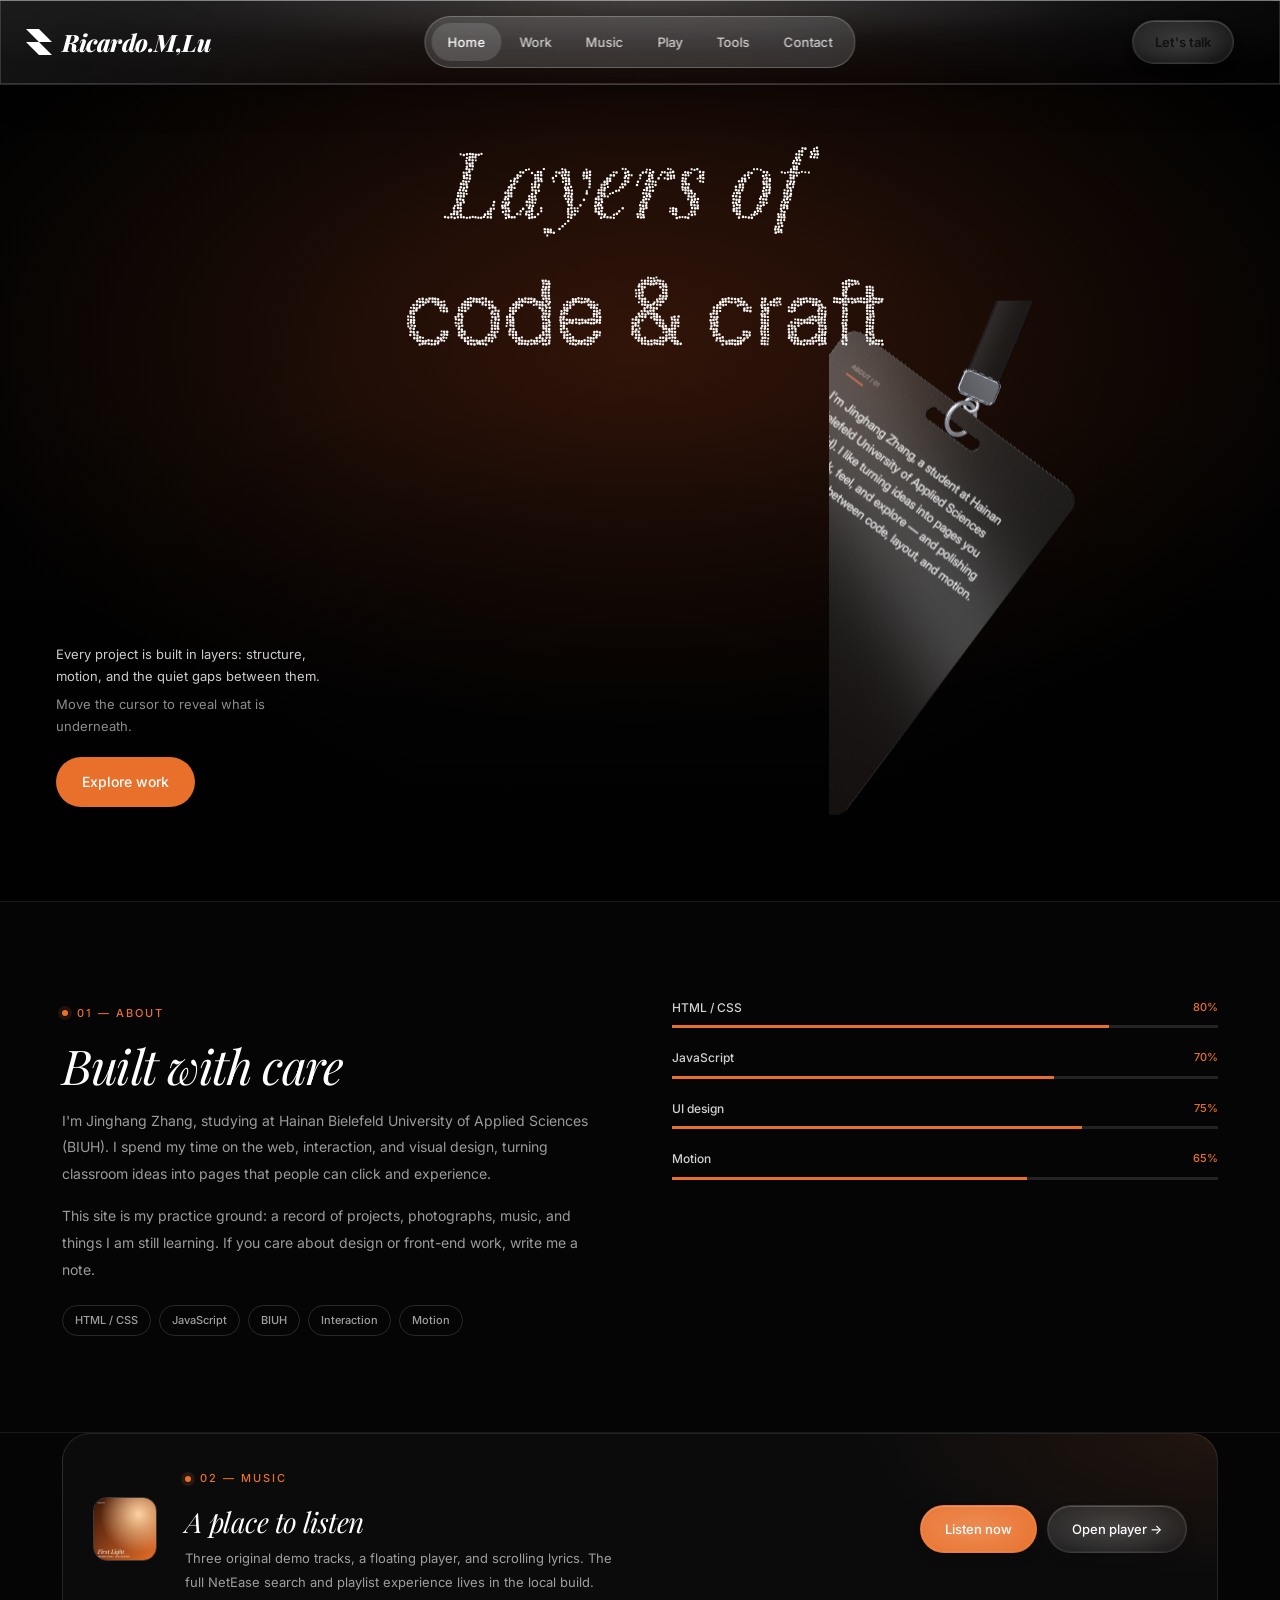
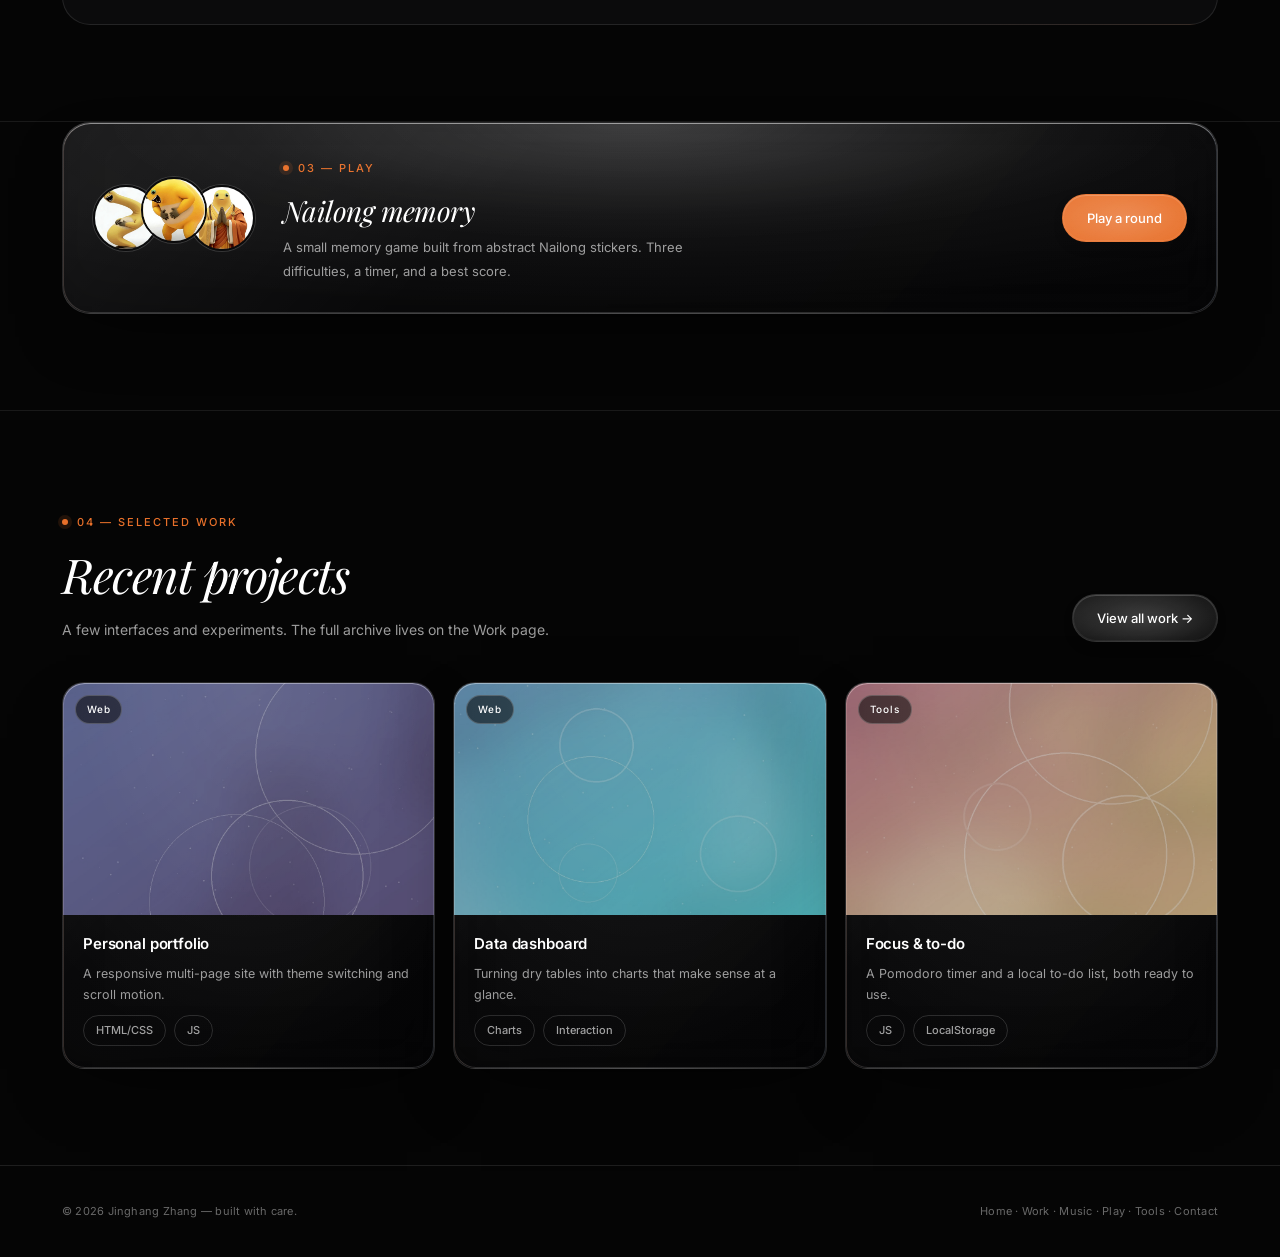
==== index.html @ f1435ea4 "Add Dou Nai rescue win animation and laugh" ====
<!DOCTYPE html>
<html lang="en" data-theme="dark">
<head>
  <meta charset="UTF-8">
  <meta name="viewport" content="width=device-width, initial-scale=1.0">
  <meta name="description" content="Jinghang Zhang — personal site, interfaces and small tools. BIUH, Hainan.">
  <title>Jinghang Zhang — Layers of code &amp; craft</title>
  <link rel="preconnect" href="https://fonts.googleapis.com">
  <link rel="preconnect" href="https://fonts.gstatic.com" crossorigin>
  <link rel="stylesheet" href="https://fonts.googleapis.com/css2?family=Inter:wght@300;400;500;600;700&family=Playfair+Display:ital,wght@1,400;1,500;1,600&display=swap" media="print" onload="this.media='all'">
  <noscript><link rel="stylesheet" href="https://fonts.googleapis.com/css2?family=Inter:wght@300;400;500;600;700&family=Playfair+Display:ital,wght@1,400;1,500;1,600&display=swap"></noscript>
  <link rel="stylesheet" href="css/style.css">
  <link rel="stylesheet" href="css/player.css">
  <link rel="stylesheet" href="css/game.css">
  <link rel="stylesheet" href="css/lithos.css">
  <link rel="stylesheet" href="css/particle-text.css">
  <link rel="stylesheet" href="css/flex-carousel.css">
  <link rel="stylesheet" href="css/liquid-ether.css">
  <link rel="stylesheet" href="css/music-islands.css">
  <link rel="stylesheet" href="css/liquid-glass.css">
  <link rel="stylesheet" href="css/music-float.css">
  <link rel="stylesheet" href="css/tools.css">
  <link rel="stylesheet" href="css/unicorn-bg.css">
  <link rel="stylesheet" href="css/lanyard.css">
  <link rel="stylesheet" href="css/hero-profile.css">
  <link rel="stylesheet" href="css/maze.css">
  <noscript><style>.reveal { opacity: 1; transform: none; } .view { display: block !important; }</style></noscript>
</head>
<body data-page="home">

  <header class="bar" id="nav">
    <a class="brand" href="#home" aria-label="Ricardo.M,Lu">
      <svg width="26" height="26" viewBox="0 0 256 256" fill="#ffffff" aria-hidden="true">
        <path d="M 256 256 L 128 256 L 0 128 L 128 128 Z M 256 128 L 128 128 L 0 0 L 128 0 Z" />
      </svg>
      <span class="brand-text">Ricardo.M,Lu</span>
    </a>

    <nav class="bar-nav nav-links" id="navLinks" aria-label="Main navigation">
      <a href="#home" data-page="home">Home</a>
      <a href="#portfolio" data-page="portfolio">Work</a>
      <a href="#music" data-page="music">Music</a>
      <a href="#game" data-page="game">Play</a>
      <a href="#tools" data-page="tools">Tools</a>
      <a href="#contact" data-page="contact">Contact</a>
    </nav>

    <div class="bar-tools">
      <a class="nav-cta" href="#contact">Let's talk</a>
      <button type="button" class="bar-btn nav-toggle" id="navToggle" aria-label="Menu">
        <svg width="22" height="22" viewBox="0 0 24 24" fill="none" stroke="currentColor" stroke-width="1.6" stroke-linecap="round" aria-hidden="true">
          <path d="M4 7h16M4 12h16M4 17h16" />
        </svg>
      </button>
    </div>
  </header>

  <main id="app">
<section class="view active" data-view="home" id="view-home">
<section class="hero-lithos" id="hero">
      <div class="hero-unicorn" id="unicorn-bg-root" aria-hidden="true"></div>
      <div class="hero-scrim" aria-hidden="true"></div>
      <div class="hero-profile" id="lanyard-root"></div>

      <div class="hero-heading">
        <h1 class="sr-only">Layers of code &amp; craft</h1>
        <div id="particle-root" class="hero-particle-root" aria-hidden="true"></div>
      </div>

      <div class="hero-intro">
        <p>
          I'm Jinghang Zhang, a student at Hainan Bielefeld University of Applied Sciences (BIUH).
          I like turning ideas into pages you can click, feel, and explore — and polishing the space
          between code, layout, and motion.
        </p>
      </div>

      <div class="hero-cta">
        <p>
          Every project is built in layers: structure, motion, and the quiet gaps between them.
          <span class="hero-hint">Move the cursor to reveal what is underneath.</span>
        </p>
        <a class="hero-btn" href="#portfolio">Explore work</a>
      </div>
    </section>

    <section>
      <div class="container">
        <div class="about-grid">
          <div class="about-text reveal">
            <span class="eyebrow">01 — About</span>
            <h2 class="section-title">Built with care</h2>
            <p>
              I'm Jinghang Zhang, studying at Hainan Bielefeld University of Applied Sciences (BIUH).
              I spend my time on the web, interaction, and visual design, turning classroom ideas into
              pages that people can click and experience.
            </p>
            <p>
              This site is my practice ground: a record of projects, photographs, music, and things I am
              still learning. If you care about design or front-end work, write me a note.
            </p>
            <div class="tag-row" style="margin-top: 22px;">
              <span class="tag">HTML / CSS</span>
              <span class="tag">JavaScript</span>
              <span class="tag">BIUH</span>
              <span class="tag">Interaction</span>
              <span class="tag">Motion</span>
            </div>
          </div>

          <div class="reveal" data-delay="2">
            <div class="skill-list">
              <div class="skill">
                <div class="skill-top"><span>HTML / CSS</span><span>80%</span></div>
                <div class="skill-bar"><i data-level="80"></i></div>
              </div>
              <div class="skill">
                <div class="skill-top"><span>JavaScript</span><span>70%</span></div>
                <div class="skill-bar"><i data-level="70"></i></div>
              </div>
              <div class="skill">
                <div class="skill-top"><span>UI design</span><span>75%</span></div>
                <div class="skill-bar"><i data-level="75"></i></div>
              </div>
              <div class="skill">
                <div class="skill-top"><span>Motion</span><span>65%</span></div>
                <div class="skill-bar"><i data-level="65"></i></div>
              </div>
            </div>
          </div>
        </div>
      </div>
    </section>

    <section style="padding-top: 0;">
      <div class="container">
        <div class="music-promo reveal">
          <div class="mp-covers" aria-hidden="true"><img src="images/demo-first-light.jpg" alt=""></div>
          <div class="mp-text">
            <span class="eyebrow">02 — Music</span>
            <h3>A place to listen</h3>
            <p>Three original demo tracks, a floating player, and scrolling lyrics. The full NetEase search and playlist experience lives in the local build.</p>
          </div>
          <div class="mp-actions">
            <button class="btn btn-primary" id="mpPlay">Listen now</button>
            <a class="btn btn-ghost" href="#music">Open player →</a>
          </div>
        </div>
      </div>
    </section>

    <section style="padding-top: 0;">
      <div class="container">
        <div class="game-promo reveal">
          <div class="gp-faces" aria-hidden="true">
            <img src="images/nailong/nailong-01.jpg" alt="">
            <img src="images/nailong/nailong-05.jpg" alt="">
            <img src="images/nailong/nailong-09.jpg" alt="">
          </div>
          <div class="gp-text">
            <span class="eyebrow">03 — Play</span>
            <h3>Nailong memory</h3>
            <p>A small memory game built from abstract Nailong stickers. Three difficulties, a timer, and a best score.</p>
          </div>
          <div class="mp-actions">
            <a class="btn btn-primary" href="#game">Play a round</a>
          </div>
        </div>
      </div>
    </section>

    <section>
      <div class="container">
        <div class="section-head reveal" style="display:flex;justify-content:space-between;align-items:flex-end;max-width:none;gap:20px;flex-wrap:wrap;">
          <div>
            <span class="eyebrow">04 — Selected work</span>
            <h2 class="section-title">Recent projects</h2>
            <p class="section-desc">A few interfaces and experiments. The full archive lives on the Work page.</p>
          </div>
          <a class="btn btn-ghost" href="#portfolio">View all work →</a>
        </div>

        <div class="card-grid">
          <a class="work-card reveal" data-delay="1" href="#portfolio">
            <div class="work-thumb">
              <img src="images/photo-1.jpg" alt="Personal portfolio website">
              <span class="badge">Web</span>
              <span class="overlay">View project →</span>
            </div>
            <div class="work-body">
              <h3>Personal portfolio</h3>
              <p>A responsive multi-page site with theme switching and scroll motion.</p>
              <div class="tag-row"><span class="tag">HTML/CSS</span><span class="tag">JS</span></div>
            </div>
          </a>

          <a class="work-card reveal" data-delay="2" href="#portfolio">
            <div class="work-thumb">
              <img src="images/photo-3.jpg" alt="Data visualization dashboard">
              <span class="badge">Web</span>
              <span class="overlay">View project →</span>
            </div>
            <div class="work-body">
              <h3>Data dashboard</h3>
              <p>Turning dry tables into charts that make sense at a glance.</p>
              <div class="tag-row"><span class="tag">Charts</span><span class="tag">Interaction</span></div>
            </div>
          </a>

          <a class="work-card reveal" data-delay="3" href="#tools">
            <div class="work-thumb">
              <img src="images/photo-5.jpg" alt="Focus tools">
              <span class="badge">Tools</span>
              <span class="overlay">Open tools →</span>
            </div>
            <div class="work-body">
              <h3>Focus &amp; to-do</h3>
              <p>A Pomodoro timer and a local to-do list, both ready to use.</p>
              <div class="tag-row"><span class="tag">JS</span><span class="tag">LocalStorage</span></div>
            </div>
          </a>
        </div>
      </div>
    </section>

</section>
<section class="view" data-view="portfolio" id="view-portfolio">
<div class="page-head container">
      <span class="eyebrow">02 — Work</span>
      <h1>Selected <span class="grad-text">work</span></h1>
      <p>Interfaces, visual experiments, and small tools. Click a card for the story behind it, or filter by type.</p>
    </div>

    <section style="padding-top: 20px;">
      <div class="container">
        <div class="filter-row" role="group" aria-label="Filter work">
          <button class="filter-btn active" data-filter="all">All</button>
          <button class="filter-btn" data-filter="web">Web</button>
          <button class="filter-btn" data-filter="design">Design</button>
          <button class="filter-btn" data-filter="tool">Tools</button>
        </div>

        <div class="card-grid" id="workGrid">
          <article class="work-card reveal" tabindex="0" data-cat="web" data-project='{"title":"Personal portfolio","desc":"A multi-page personal site built from scratch: shared styles and scripts, theme switching, scroll-in motion, responsive layout, plus the work filter and detail modal you are using now.","tags":["HTML/CSS","JavaScript","Responsive"],"img":"images/photo-1.jpg"}'>
            <div class="work-thumb">
              <img src="images/photo-1.jpg" alt="Personal portfolio website">
              <span class="badge">Web</span>
              <span class="overlay">View details →</span>
            </div>
            <div class="work-body">
              <h3>Personal portfolio</h3>
              <p>A responsive multi-page site with theme switching and scroll motion.</p>
              <div class="tag-row"><span class="tag">HTML/CSS</span><span class="tag">JS</span></div>
            </div>
          </article>

          <article class="work-card reveal" data-delay="1" tabindex="0" data-cat="web" data-project='{"title":"Data visualization dashboard","desc":"Turning numbers in a table into clear charts and cards. Filters, hover details, and animated counters make reading data feel less like work.","tags":["Charts","Interaction","Data"],"img":"images/photo-3.jpg"}'>
            <div class="work-thumb">
              <img src="images/photo-3.jpg" alt="Data visualization dashboard">
              <span class="badge">Web</span>
              <span class="overlay">View details →</span>
            </div>
            <div class="work-body">
              <h3>Data dashboard</h3>
              <p>Turning dry tables into charts that make sense at a glance.</p>
              <div class="tag-row"><span class="tag">Charts</span><span class="tag">Interaction</span></div>
            </div>
          </article>

          <article class="work-card reveal" data-delay="2" tabindex="0" data-cat="design" data-project='{"title":"Brand visual refresh","desc":"A visual refresh for a small studio: color, type hierarchy, logo usage, and social templates, keeping the brand consistent across very different surfaces.","tags":["Brand","Visual","Color"],"img":"images/photo-2.jpg"}'>
            <div class="work-thumb">
              <img src="images/photo-2.jpg" alt="Brand visual refresh">
              <span class="badge">Design</span>
              <span class="overlay">View details →</span>
            </div>
            <div class="work-body">
              <h3>Brand visual refresh</h3>
              <p>A consistent color and type system that makes the brand recognizable.</p>
              <div class="tag-row"><span class="tag">Brand</span><span class="tag">Visual</span></div>
            </div>
          </article>

          <article class="work-card reveal" tabindex="0" data-cat="tool" data-project='{"title":"Pomodoro timer","desc":"A minimal Pomodoro timer: 25 minutes of focus, a 5 minute break, automatic rounds, and local storage. No sign-up, no ads. Open the Tools page to use it.","tags":["JavaScript","LocalStorage","Tool"],"img":"images/photo-5.jpg"}'>
            <div class="work-thumb">
              <img src="images/photo-5.jpg" alt="Pomodoro timer">
              <span class="badge">Tools</span>
              <span class="overlay">View details →</span>
            </div>
            <div class="work-body">
              <h3>Pomodoro timer</h3>
              <p>A quiet timer that helps you stay with one thing for 25 minutes.</p>
              <div class="tag-row"><span class="tag">JS</span><span class="tag">LocalStorage</span></div>
            </div>
          </article>

          <article class="work-card reveal" data-delay="1" tabindex="0" data-cat="design" data-project='{"title":"Music player interface","desc":"A conceptual music player UI: large cover, blurred backdrop, scrolling lyrics, and gesture controls. The point was the atmosphere around listening.","tags":["UI design","Motion","Concept"],"img":"images/photo-7.jpg"}'>
            <div class="work-thumb">
              <img src="images/photo-7.jpg" alt="Music player interface">
              <span class="badge">Design</span>
              <span class="overlay">View details →</span>
            </div>
            <div class="work-body">
              <h3>Music player interface</h3>
              <p>Large cover art and a blurred backdrop, built around atmosphere.</p>
              <div class="tag-row"><span class="tag">UI</span><span class="tag">Motion</span></div>
            </div>
          </article>

          <article class="work-card reveal" data-delay="2" tabindex="0" data-cat="tool" data-project='{"title":"To-do list","desc":"A local to-do list with add, complete, delete, and browser storage. Keyboard support, empty states, and a small completion motion make it feel finished.","tags":["JavaScript","Interaction","CRUD"],"img":"images/photo-6.jpg"}'>
            <div class="work-thumb">
              <img src="images/photo-6.jpg" alt="To-do list app">
              <span class="badge">Tools</span>
              <span class="overlay">View details →</span>
            </div>
            <div class="work-body">
              <h3>To-do list</h3>
              <p>Add, complete, delete, and keep tasks in your browser.</p>
              <div class="tag-row"><span class="tag">JS</span><span class="tag">Interaction</span></div>
            </div>
          </article>

          <article class="work-card reveal" tabindex="0" data-cat="web" data-project='{"title":"Landing page motion","desc":"Scroll-triggered parallax, fade-ins, and number count-ups paired with restrained typography, giving an ordinary product page a sense of rhythm.","tags":["Motion","Scroll","Landing"],"img":"images/photo-4.jpg"}'>
            <div class="work-thumb">
              <img src="images/photo-4.jpg" alt="Landing page motion">
              <span class="badge">Web</span>
              <span class="overlay">View details →</span>
            </div>
            <div class="work-body">
              <h3>Landing page motion</h3>
              <p>Parallax and fade-ins that give a page a sense of rhythm.</p>
              <div class="tag-row"><span class="tag">Motion</span><span class="tag">Scroll</span></div>
            </div>
          </article>

          <article class="work-card reveal" data-delay="1" tabindex="0" data-cat="design" data-project='{"title":"Poster series","desc":"A set of posters about the city at night, using gradients and simple geometry to capture the mood of different cities after dark.","tags":["Illustration","Poster","Gradient"],"img":"images/photo-8.jpg"}'>
            <div class="work-thumb">
              <img src="images/photo-8.jpg" alt="Poster series">
              <span class="badge">Design</span>
              <span class="overlay">View details →</span>
            </div>
            <div class="work-body">
              <h3>Poster series</h3>
              <p>Gradient posters about the city after dark.</p>
              <div class="tag-row"><span class="tag">Illustration</span><span class="tag">Poster</span></div>
            </div>
          </article>

          <article class="work-card reveal" data-delay="2" tabindex="0" data-cat="tool" data-project='{"title":"Expense notebook","desc":"A small tool for daily spending: categories, monthly totals, and export. The interface stays out of the way so keeping track does not feel like extra work.","tags":["JavaScript","Data","Tool"],"img":"images/photo-9.jpg"}'>
            <div class="work-thumb">
              <img src="images/photo-9.jpg" alt="Expense notebook">
              <span class="badge">Tools</span>
              <span class="overlay">View details →</span>
            </div>
            <div class="work-body">
              <h3>Expense notebook</h3>
              <p>Category totals and a calm interface for daily spending.</p>
              <div class="tag-row"><span class="tag">JS</span><span class="tag">Data</span></div>
            </div>
          </article>
        </div>
      </div>
    </section>

</section>
<section class="view player-page" data-view="music" id="view-music">
<div class="music-ether" id="musicEtherRoot" aria-hidden="true"></div>

    <div class="page-head container">
      <span class="eyebrow">03 — Music</span>
      <h1>Listen <span class="grad-text">closely</span></h1>
      <p>Three original demo tracks, a floating player, and scrolling lyrics. The full NetEase search and playlist experience lives in the local build.</p>
    </div>

    <div class="container music-search-wrap">
      <div class="ne-search music-search">
        <span class="music-search-label">Search NetEase</span>
        <input type="text" id="neQuery" placeholder="Search songs or artists…" autocomplete="off">
        <button id="neBtn" type="button">Search</button>
      </div>
    </div>

    <div class="container player-stage-wrap">
      <div class="player-shell" id="playerShell">
        <div class="player-left">
          <div class="disc-wrap">
            <div class="disc" id="disc">
              <img class="disc-img" id="discCover" src="images/demo-first-light.jpg" alt="Album cover">
            </div>
          </div>

          <canvas class="viz" id="viz" aria-hidden="true"></canvas>

          <span class="np-label"><span class="dot"></span> Now playing</span>
          <h2 class="np-title" id="npTitle">No track selected</h2>
          <p class="np-artist" id="npArtist">Choose a demo track below</p>

          <div class="progress-row">
            <span id="curTime">0:00</span>
            <div class="seek" id="seek" role="slider" tabindex="0" aria-label="Playback progress" aria-valuemin="0" aria-valuemax="100" aria-valuenow="0">
              <div class="seek-track">
                <div class="seek-fill" id="seekFill"><span class="seek-knob"></span></div>
              </div>
            </div>
            <span id="durTime">--:--</span>
          </div>

          <div class="controls">
            <button class="ctrl" id="shuffleBtn" aria-label="Shuffle" aria-pressed="false" title="Shuffle"></button>
            <button class="ctrl" id="prevBtn" aria-label="Previous track" title="Previous track"></button>
            <button class="ctrl play" id="playBtn" aria-label="Play" title="Play / pause (Space)"></button>
            <button class="ctrl" id="nextBtn" aria-label="Next track" title="Next track"></button>
            <button class="ctrl" id="repeatBtn" aria-label="Repeat: all" title="Repeat mode"></button>
          </div>

          <div class="volume-row">
            <span aria-hidden="true">🔈</span>
            <input type="range" class="vol" id="volume" min="0" max="1" step="0.01" value="0.8" aria-label="Volume">
            <span id="volText">80%</span>
          </div>
        </div>

        <div class="lyrics-stage" id="lyricsStage">
          <div class="lyrics-head">
            <span class="eyebrow">Lyrics</span>
            <span class="lyrics-head-note">scroll · click a line to seek</span>
          </div>
          <div class="lyrics" id="lyrics" aria-label="Scrolling lyrics"></div>
        </div>
      </div>

      <p class="player-tip">
        Shortcuts: <kbd>Space</kbd> play / pause, <kbd>←</kbd> <kbd>→</kbd> seek 5 seconds.
        Demo tracks are included; the full NetEase service runs in the local build.
      </p>
    </div>

    <div class="login-modal" id="neLoginModal" hidden>
      <div class="login-box" role="dialog" aria-modal="true" aria-label="Sign in to NetEase">
        <button type="button" class="login-close" id="neLoginClose" aria-label="Close">✕</button>
        <h3>Sign in to NetEase</h3>
        <p class="login-sub">Scan the QR code with the NetEase Cloud Music app</p>
        <div class="qr-wrap" id="neQr"></div>
        <p class="qr-status" id="neQrStatus">Generating QR code…</p>
        <p class="login-tip">Login details stay on this local service and are only used to play more tracks.</p>
      </div>
    </div>

  <div class="track-drawer" id="trackDrawer" aria-label="Music library" aria-hidden="true">
    <div class="track-drawer-head">
      <div>
        <span class="eyebrow">Library</span>
        <h2>Choose music</h2>
      </div>
      <button type="button" class="track-drawer-close" id="trackDrawerClose" aria-label="Close music library">✕</button>
    </div>

    <div class="track-drawer-body">
      <div class="pl-tabs" role="tablist" aria-label="Player panels">
        <button class="pl-tab active" data-tab="playlist" role="tab" aria-selected="true">Queue</button>
        <button class="pl-tab" data-tab="netease" role="tab" aria-selected="false">NetEase</button>
        <span class="pl-count" id="plCount">0 tracks</span>
      </div>

      <div class="pl-panel" id="panel-playlist" role="tabpanel">
        <div class="playlist" id="playlist" aria-label="Play queue"></div>
      </div>

      <div class="pl-panel" id="panel-netease" role="tabpanel" hidden>
        <div class="ne-account" id="neAccount">
          <button type="button" class="ne-login" id="neLoginBtn">Sign in to NetEase</button>
          <div class="ne-user" id="neUser" hidden>
            <img class="ne-avatar" id="neAvatar" alt="">
            <span class="ne-name" id="neName"></span>
            <button type="button" class="ne-logout" id="neLogout">Sign out</button>
          </div>
        </div>

        <div class="ne-library" id="neLibrary" hidden>
          <div class="ne-library-head">
            <span class="ne-library-label">My playlists</span>
            <button type="button" class="ne-library-refresh" id="neLibraryRefresh">Refresh</button>
          </div>
          <div class="ne-playlist-swap" id="nePlaylistSwapRoot"></div>
          <p class="ne-playlist-hint">Click a card to switch playlists</p>
        </div>

        <div class="ne-viewbar">
          <span class="ne-view-label">View</span>
          <div class="ne-viewtoggle" id="neViewToggle" role="group" aria-label="Track display">
            <button type="button" data-view="list" class="active">List</button>
            <button type="button" data-view="carousel">Carousel</button>
          </div>
        </div>

        <div class="ne-results" id="neResults">
          <p class="ne-hint">Sign in to load your playlists, or search for a song.<br>A local service is required.</p>
        </div>
        <div class="ne-animated-list" id="neAnimatedListRoot" hidden></div>
      </div>
    </div>
  </div>

  <button type="button" class="track-drawer-handle" id="trackDrawerHandle" aria-label="Open music library" aria-expanded="false">
    <span>Library</span>
  </button>
  <div class="track-drawer-hotzone" id="trackDrawerHotzone" aria-hidden="true"></div>

  <div class="ne-carousel carousel-dock" id="neCarousel" hidden>
    <div class="carousel-dock-head">
      <span>Track carousel</span>
      <span>Click a cover to play</span>
      <button type="button" class="carousel-dock-close" id="carouselDockClose">Collapse</button>
    </div>
    <div id="neCarouselRoot"></div>
  </div>

  
</section>
<section class="view" data-view="game" id="view-game">
<div class="page-head container">
    <span class="eyebrow">04 — Play</span>
    <h1>Nailong <span class="grad-text">memory</span></h1>
    <p>A memory game made from 10 abstract Nailong stickers. Flip two matching cards to clear the board.</p>
  </div>

  <section class="container">
    <div class="game-shell">
      <div class="game-top">
        <div class="game-stats">
          <div class="gstat"><b id="gMoves">0</b><span>Moves</span></div>
          <div class="gstat"><b id="gTime">0:00</b><span>Time</span></div>
          <div class="gstat"><b id="gBest">--</b><span>Best</span></div>
        </div>
        <div class="game-tools">
          <div class="seg" id="gDiff" role="group" aria-label="Difficulty">
            <button type="button" data-diff="easy">6 pairs</button>
            <button type="button" data-diff="normal" class="active">8 pairs</button>
            <button type="button" data-diff="hard">10 pairs</button>
          </div>
          <button type="button" class="btn btn-ghost" id="gRestart">Restart</button>
          <button type="button" class="icon-btn" id="gSound" aria-label="Sound effects" aria-pressed="true" title="Sound effects">🔊</button>
        </div>
      </div>

      <div class="game-board" id="gameBoard" aria-label="Memory game board"></div>

      <div class="game-foot">
        <span class="game-hint" id="gHint">Flip the first card to start the timer</span>
        <span class="game-credit">Images from the Nailong sticker collection.</span>
      </div>
    </div>
  </section>

  <section class="container maze-section" id="maze">
    <div class="maze-heading">
      <div>
        <span class="eyebrow">Arcade · 02</span>
        <h2>Save <span class="grad-text">Dou Nai</span></h2>
        <p>Six mazes. Six characters. Dou Nai waits at every exit — get close and she runs to the next level. Catch her in the final maze.</p>
      </div>
      <div class="maze-note">
        <span>Run structure</span>
        <strong>6 levels · recursive DFS</strong>
        <small>Each level is a perfect maze with one path between any two cells.</small>
      </div>
    </div>

    <div class="maze-shell">
      <div class="maze-top">
        <div class="maze-stats">
          <div class="mstat"><b id="mazeLevel">1 / 6</b><span>Level</span></div>
          <div class="mstat"><b id="mazeTime">0:00</b><span>Time</span></div>
          <div class="mstat"><b id="mazeMoves">0</b><span>Moves</span></div>
        </div>
        <div class="maze-tools">
          <div class="maze-progress" id="mazeProgress" aria-label="Level progress">
            <span class="active"></span><span></span><span></span><span></span><span></span><span></span>
          </div>
          <button type="button" class="btn btn-primary" id="mazeNew">New game</button>
        </div>
      </div>

      <div class="maze-canvas-wrap">
        <canvas id="mazeCanvas" aria-label="Maze. Use WASD or arrow keys to reach Dou Nai at the exit."></canvas>
        <div class="maze-win" id="mazeWin" hidden>
          <div class="maze-win-card" role="dialog" aria-modal="true" aria-label="Level complete">
            <img class="maze-win-meme" id="mazeWinMeme" src="images/maze/dou-nai-win.gif" alt="Dou Nai laughing" hidden>
            <span class="eyebrow" id="mazeWinEyebrow">Level complete</span>
            <h3 id="mazeWinTitle">She slipped away.</h3>
            <p id="mazeWinStats"></p>
            <div class="maze-win-actions">
              <button type="button" class="btn btn-primary" id="mazeNext">Next level</button>
            </div>
          </div>
        </div>
      </div>

      <div class="maze-foot">
        <p class="maze-hint" id="mazeHint">WASD / arrow keys · click an adjacent cell · or use the pad</p>
        <div class="maze-dpad" role="group" aria-label="Maze movement">
          <button type="button" data-move="up" aria-label="Move up">↑</button>
          <button type="button" data-move="left" aria-label="Move left">←</button>
          <button type="button" data-move="down" aria-label="Move down">↓</button>
          <button type="button" data-move="right" aria-label="Move right">→</button>
        </div>
      </div>
    </div>
  </section>

  <audio id="mazeLaugh" src="audio/dou-nai-laugh.mp3" preload="none"></audio>

  <div class="win-overlay" id="winOverlay" hidden>
    <canvas class="win-confetti" id="winConfetti" aria-hidden="true"></canvas>
    <div class="win-card" role="dialog" aria-modal="true" aria-label="Level complete">
      <div class="win-emoji" id="winEmoji">🎉</div>
      <h2>All pairs found!</h2>
      <p class="win-stats" id="winStats"></p>
      <div class="win-stars" id="winStars"></div>
      <div class="win-actions">
        <button type="button" class="btn btn-primary" id="winAgain">Play again</button>
        <button type="button" class="btn btn-ghost" id="winClose">Back to the site</button>
      </div>
    </div>
  </div>

</section>
<section class="view" data-view="tools" id="view-tools">
<div class="page-head container">
    <span class="eyebrow">05 — Tools</span>
    <h1>Small, useful <span class="grad-text">tools</span></h1>
    <p>Two quiet utilities for focused work: a Pomodoro timer and a local to-do list. Everything stays in your browser.</p>
  </div>

  <section class="container tools-section">
    <div class="tools-grid">
      <article class="tool-card pomodoro-card" aria-labelledby="pomodoroTitle">
        <div class="tool-head">
          <div>
            <span class="eyebrow">Focus timer</span>
            <h2 id="pomodoroTitle">Pomodoro</h2>
          </div>
          <span class="tool-badge" id="pomoState">Focus</span>
        </div>

        <div class="pomo-modes" role="group" aria-label="Timer length">
          <button type="button" class="active" data-pomo-mode="focus" data-minutes="25">Focus · 25</button>
          <button type="button" data-pomo-mode="short" data-minutes="5">Short · 5</button>
          <button type="button" data-pomo-mode="long" data-minutes="15">Long · 15</button>
        </div>

        <div class="pomo-ring-wrap">
          <svg class="pomo-ring" viewbox="0 0 240 240" aria-hidden="true">
            <circle class="pomo-ring-track" cx="120" cy="120" r="104"></circle>
            <circle class="pomo-ring-fill" id="pomoRing" cx="120" cy="120" r="104"></circle>
          </svg>
          <div class="pomo-readout">
            <strong id="pomoTime" aria-live="polite">25:00</strong>
            <span id="pomoCaption">Ready to focus</span>
          </div>
        </div>

        <div class="pomo-actions">
          <button type="button" class="btn btn-primary" id="pomoStart">Start</button>
          <button type="button" class="btn btn-ghost" id="pomoReset">Reset</button>
        </div>
        <p class="tool-foot" id="pomoCount">0 focus sessions completed</p>
      </article>

      <article class="tool-card todo-card" aria-labelledby="todoTitle">
        <div class="tool-head">
          <div>
            <span class="eyebrow">Local list</span>
            <h2 id="todoTitle">To-do</h2>
          </div>
          <span class="tool-badge"><span id="todoCount">0</span> left</span>
        </div>

        <form class="todo-form" id="todoForm">
          <label class="sr-only" for="todoInput">New task</label>
          <input type="text" id="todoInput" placeholder="What needs doing?" autocomplete="off" maxlength="120">
          <button type="submit" class="btn btn-primary">Add</button>
        </form>

        <div class="todo-filters" role="group" aria-label="Filter tasks">
          <button type="button" class="active" data-todo-filter="all">All</button>
          <button type="button" data-todo-filter="active">Active</button>
          <button type="button" data-todo-filter="done">Done</button>
        </div>

        <ul class="todo-list" id="todoList"></ul>
        <div class="todo-empty" id="todoEmpty">Nothing here yet. Add your first task above.</div>

        <div class="todo-foot">
          <span id="todoSummary">0 tasks</span>
          <button type="button" class="todo-clear" id="todoClear">Clear done</button>
        </div>
      </article>
    </div>
  </section>

</section>
<section class="view" data-view="contact" id="view-contact">
<div class="page-head container">
      <span class="eyebrow">06 — Contact</span>
      <h1>Let's <span class="grad-text">talk</span></h1>
      <p>Have a project, an idea, or just want to say hello? Send a note — I usually reply within a day or two.</p>
    </div>

    <section style="padding-top: 20px;">
      <div class="container contact-grid">
        <div class="reveal">
          <h2 class="section-title" style="font-size: 1.3rem;">Direct contact</h2>
          <p class="section-desc" style="margin-top: 8px;">Use the copy button for a one-click copy.</p>

          <div class="contact-list">
            <div class="contact-item">
              <div class="contact-ico">✉️</div>
              <div class="meta">
                <b>Email</b>
                <span>X20250063@stu.hibiuh.edu.cn</span>
              </div>
              <button class="copy-btn" data-copy="X20250063@stu.hibiuh.edu.cn">Copy</button>
            </div>

            <div class="contact-item">
              <div class="contact-ico">🎓</div>
              <div class="meta">
                <b>School</b>
                <span>Hainan Bielefeld University of Applied Sciences (BIUH)</span>
              </div>
            </div>

            <div class="contact-item">
              <div class="contact-ico">📍</div>
              <div class="meta">
                <b>Location</b>
                <span>Hainan, China</span>
              </div>
            </div>
          </div>
        </div>

        <div class="reveal" data-delay="1">
          <form class="form-card" id="contactForm" novalidate>
            <h2 class="section-title" style="font-size: 1.3rem; margin-bottom: 6px;">Send a message</h2>
            <p class="section-desc" style="margin-bottom: 22px;">Fields marked * are required.</p>

            <div class="form-row">
              <div class="field">
                <label for="name">Your name *</label>
                <input type="text" id="name" name="name" placeholder="What should I call you?" autocomplete="name">
                <div class="err"></div>
              </div>
              <div class="field">
                <label for="email">Email *</label>
                <input type="email" id="email" name="email" placeholder="name@example.com" autocomplete="email">
                <div class="err"></div>
              </div>
            </div>

            <div class="field">
              <label for="subject">Subject</label>
              <input type="text" id="subject" name="subject" placeholder="What is this about? (optional)">
              <div class="err"></div>
            </div>

            <div class="field">
              <label for="message">Message *</label>
              <textarea id="message" name="message" rows="5" placeholder="Tell me a little about your idea or project…"></textarea>
              <div class="err"></div>
            </div>

            <button class="btn btn-primary" type="submit" style="width: 100%;">Send message</button>
            <div class="form-ok" id="formOk"></div>
            <p class="section-desc" style="font-size: 0.78rem; margin: 14px 0 0;">
              Note: this is a front-end demo. Messages are saved in your browser only and are not sent anywhere.
            </p>
          </form>
        </div>
      </div>
    </section>

</section>
  </main>

<audio id="audio" preload="auto"></audio>


  <div class="mini" id="miniBar" role="region" aria-label="Mini music player">
    <a class="mini-main" href="#music" aria-label="Open the full player">
      <img class="mini-cover" id="miniCover" src="images/demo-first-light.jpg" alt="">
      <span class="mini-meta">
        <span class="mini-title" id="miniTitle">No track selected</span>
        <span class="mini-artist" id="miniArtist">Demo Sessions</span>
      </span>
    </a>
    <div class="mini-controls">
      <button class="mini-btn" id="miniRepeat" aria-label="Repeat mode" title="Repeat mode"></button>
      <button class="mini-btn" id="miniPrev" aria-label="Previous track"></button>
      <button class="mini-btn play" id="miniPlay" aria-label="Play"></button>
      <button class="mini-btn" id="miniNext" aria-label="Next track"></button>
      <button class="mini-btn" id="miniVol" aria-label="Volume"></button>
      <button class="mini-close" id="miniClose" aria-label="Close player">✕</button>
    </div>
    <div class="mini-progress" id="miniSeek" role="slider" aria-label="Playback progress" aria-valuemin="0" aria-valuemax="100" aria-valuenow="0"><i id="miniFill"></i></div>
    <div class="mini-volume" id="miniVolume">
      <div class="mini-vol-top">
        <span>Volume</span>
        <button class="mini-mute" id="miniMute" aria-label="Mute">Mute</button>
      </div>
      <input type="range" id="miniVolRange" min="0" max="1" step="0.01" value="0.8" aria-label="Volume">
    </div>
  </div>

<div class="modal" id="projectModal" role="dialog" aria-modal="true" aria-label="Project details">
  <div class="modal-box">
    <div class="modal-thumb">
      <img src="" alt="">
      <button class="modal-close" aria-label="Close">✕</button>
    </div>
    <div class="modal-content">
      <h3></h3>
      <p></p>
      <div class="tag-row"></div>
    </div>
  </div>
</div>


  <footer class="footer">
    <div class="container footer-inner">
      <span>© <span id="year"></span> Jinghang Zhang — built with care.</span>
      <span>
        <a href="#home">Home</a> ·
        <a href="#portfolio">Work</a> ·
        <a href="#music">Music</a> ·
        <a href="#game">Play</a> ·
        <a href="#tools">Tools</a> ·
        <a href="#contact">Contact</a>
      </span>
    </div>
  </footer>

  <button class="to-top" id="toTop" aria-label="Back to top">↑</button>

  <script src="js/main.js"></script>
  <script src="js/player.js"></script>
  <script src="js/netease.js"></script>
  <script src="js/game.js"></script>
  <script src="js/lithos.js"></script>
  <script src="js/particle-text.js" defer></script>
  <script src="js/flex-carousel.js" defer></script>
  <script src="js/liquid-ether.js" defer></script>
  <script src="js/music-islands.js" defer></script>
  <script src="js/liquid-glass.js" defer></script>
  <script src="js/music-float.js" defer></script>
  <script src="js/tools.js" defer></script>
  <script src="js/unicorn-bg.js" defer></script>
  <script src="js/lanyard.js" defer></script>
  <script src="js/maze.js" defer></script>
</body>
</html>
---- css/style.css ----
/* ============================================================
   个人网站 · 共享样式
   改配色：只需要改下面 :root 里的几个变量
   ============================================================ */

:root {
  --font-sans: -apple-system, BlinkMacSystemFont, "Segoe UI", "Microsoft YaHei",
    "PingFang SC", Roboto, "Helvetica Neue", Arial, sans-serif;
  --font-serif: "Georgia", "Songti SC", "SimSun", serif;

  --bg: #f6f7fb;
  --bg-soft: #eef1f8;
  --card: #ffffff;
  --text: #1c2130;
  --muted: #697086;
  --border: #e3e7f0;
  --accent: #6366f1;
  --accent-2: #a855f7;
  --accent-soft: rgba(99, 102, 241, 0.1);
  --nav-bg: rgba(246, 247, 251, 0.78);
  --shadow-sm: 0 2px 10px rgba(28, 33, 48, 0.05);
  --shadow: 0 14px 40px rgba(28, 33, 48, 0.09);
  --shadow-lg: 0 26px 70px rgba(28, 33, 48, 0.16);
  --radius: 18px;
  --radius-sm: 12px;
  --maxw: 1120px;
  --ease: cubic-bezier(0.22, 1, 0.36, 1);
}

[data-theme="dark"] {
  --bg: #0c0f1a;
  --bg-soft: #121628;
  --card: #171c2e;
  --text: #eef1f9;
  --muted: #98a0b8;
  --border: #262c44;
  --accent: #818cf8;
  --accent-2: #c084fc;
  --accent-soft: rgba(129, 140, 248, 0.14);
  --nav-bg: rgba(12, 15, 26, 0.72);
  --shadow-sm: 0 2px 10px rgba(0, 0, 0, 0.35);
  --shadow: 0 14px 40px rgba(0, 0, 0, 0.45);
  --shadow-lg: 0 26px 70px rgba(0, 0, 0, 0.6);
}

/* ---------- 基础 ---------- */
*,
*::before,
*::after {
  box-sizing: border-box;
}

html {
  scroll-behavior: smooth;
}

body {
  margin: 0;
  min-height: 100vh;
  font-family: var(--font-sans);
  background: var(--bg);
  color: var(--text);
  line-height: 1.65;
  -webkit-font-smoothing: antialiased;
  transition: background 0.45s ease, color 0.45s ease;
  overflow-x: hidden;
}

img {
  max-width: 100%;
  display: block;
}

figure {
  margin: 0;
}

a {
  color: inherit;
  text-decoration: none;
}

h1,
h2,
h3,
h4 {
  line-height: 1.25;
  margin: 0;
  letter-spacing: -0.02em;
}

::selection {
  background: var(--accent);
  color: #fff;
}

/* 背景光斑 */
.bg-blobs {
  position: fixed;
  inset: 0;
  z-index: -1;
  overflow: hidden;
  pointer-events: none;
}

.bg-blobs span {
  position: absolute;
  border-radius: 50%;
  filter: blur(90px);
  opacity: 0.5;
  animation: drift 22s ease-in-out infinite alternate;
}

.bg-blobs span:nth-child(1) {
  width: 520px;
  height: 520px;
  top: -160px;
  left: -120px;
  background: var(--accent);
  opacity: 0.22;
}

.bg-blobs span:nth-child(2) {
  width: 460px;
  height: 460px;
  top: 30%;
  right: -180px;
  background: var(--accent-2);
  opacity: 0.18;
  animation-delay: -7s;
  animation-duration: 26s;
}

.bg-blobs span:nth-child(3) {
  width: 400px;
  height: 400px;
  bottom: -180px;
  left: 30%;
  background: #22d3ee;
  opacity: 0.13;
  animation-delay: -14s;
  animation-duration: 30s;
}

[data-theme="dark"] .bg-blobs span {
  opacity: 0.3;
  filter: blur(110px);
}

@keyframes drift {
  0% { transform: translate3d(0, 0, 0) scale(1); }
  50% { transform: translate3d(40px, 50px, 0) scale(1.12); }
  100% { transform: translate3d(-30px, -40px, 0) scale(0.94); }
}

/* ---------- 布局 ---------- */
.container {
  width: 100%;
  max-width: var(--maxw);
  margin: 0 auto;
  padding: 0 22px;
}

main {
  min-height: 60vh;
  padding-bottom: 90px;
}

/* ---------- 单页应用视图 ---------- */
.view {
  display: none;
  padding: 0;
}

.view.active {
  display: block;
  animation: view-fade 0.4s var(--ease);
}

@keyframes view-fade {
  from {
    opacity: 0;
    transform: translateY(8px);
  }
  to {
    opacity: 1;
    transform: none;
  }
}

section {
  padding: 64px 0;
}

.section-head {
  max-width: 640px;
  margin-bottom: 34px;
}

.eyebrow {
  display: inline-flex;
  align-items: center;
  gap: 8px;
  font-size: 0.78rem;
  font-weight: 700;
  letter-spacing: 0.14em;
  text-transform: uppercase;
  color: var(--accent);
  margin-bottom: 12px;
}

.eyebrow::before {
  content: "";
  width: 22px;
  height: 2px;
  border-radius: 2px;
  background: linear-gradient(90deg, var(--accent), var(--accent-2));
}

.section-title {
  font-size: clamp(1.6rem, 3.2vw, 2.15rem);
  margin-bottom: 12px;
}

.section-desc {
  color: var(--muted);
  margin: 0;
}

/* ---------- 导航 ---------- */
.nav {
  position: sticky;
  top: 0;
  z-index: 100;
  background: var(--nav-bg);
  backdrop-filter: saturate(180%) blur(16px);
  -webkit-backdrop-filter: saturate(180%) blur(16px);
  border-bottom: 1px solid transparent;
  transition: border-color 0.3s, box-shadow 0.3s, background 0.4s;
}

.nav.scrolled {
  border-bottom-color: var(--border);
  box-shadow: var(--shadow-sm);
}

.nav-inner {
  display: flex;
  align-items: center;
  justify-content: space-between;
  height: 72px;
  gap: 20px;
}

.brand {
  display: inline-flex;
  align-items: center;
  gap: 11px;
  font-weight: 800;
  font-size: 1.05rem;
  letter-spacing: -0.01em;
}

.brand-mark {
  width: 38px;
  height: 38px;
  border-radius: 12px;
  display: grid;
  place-items: center;
  color: #fff;
  font-size: 0.95rem;
  font-weight: 800;
  background: linear-gradient(135deg, var(--accent), var(--accent-2));
  box-shadow: 0 6px 18px -6px var(--accent);
}

.brand small {
  display: block;
  font-size: 0.7rem;
  font-weight: 500;
  color: var(--muted);
  letter-spacing: 0.06em;
}

.nav-links {
  display: flex;
  align-items: center;
  gap: 4px;
  list-style: none;
  margin: 0;
  padding: 0;
}

.nav-links a {
  position: relative;
  display: block;
  padding: 9px 14px;
  border-radius: 10px;
  font-size: 0.94rem;
  font-weight: 600;
  color: var(--muted);
  transition: color 0.2s, background 0.2s;
}

.nav-links a::after {
  content: "";
  position: absolute;
  left: 14px;
  right: 14px;
  bottom: 4px;
  height: 2px;
  border-radius: 2px;
  background: linear-gradient(90deg, var(--accent), var(--accent-2));
  transform: scaleX(0);
  transform-origin: left;
  transition: transform 0.3s var(--ease);
}

.nav-links a:hover {
  color: var(--text);
}

.nav-links a:hover::after,
.nav-links a.active::after {
  transform: scaleX(1);
}

.nav-links a.active {
  color: var(--text);
}

.nav-actions {
  display: flex;
  align-items: center;
  gap: 8px;
}

.icon-btn {
  width: 40px;
  height: 40px;
  display: grid;
  place-items: center;
  border-radius: 11px;
  border: 1px solid var(--border);
  background: var(--card);
  color: var(--text);
  cursor: pointer;
  font-size: 1.05rem;
  line-height: 1;
  transition: transform 0.15s, border-color 0.2s, background 0.2s, box-shadow 0.2s;
}

.icon-btn:hover {
  transform: translateY(-2px);
  border-color: var(--accent);
  box-shadow: 0 8px 18px -10px var(--accent);
}

.icon-btn:active {
  transform: scale(0.94);
}

.nav-toggle {
  display: none;
}

/* ---------- 按钮 / 标签 ---------- */
.btn {
  display: inline-flex;
  align-items: center;
  justify-content: center;
  gap: 8px;
  padding: 12px 22px;
  border-radius: 12px;
  border: 1px solid transparent;
  font-family: inherit;
  font-size: 0.95rem;
  font-weight: 700;
  cursor: pointer;
  transition: transform 0.18s var(--ease), box-shadow 0.25s, background 0.25s,
    border-color 0.25s, color 0.25s;
}

.btn:active {
  transform: scale(0.97);
}

.btn-primary {
  color: #fff;
  background: linear-gradient(135deg, var(--accent), var(--accent-2));
  box-shadow: 0 12px 26px -12px var(--accent);
}

.btn-primary:hover {
  transform: translateY(-2px);
  box-shadow: 0 18px 34px -12px var(--accent);
}

.btn-ghost {
  color: var(--text);
  background: var(--card);
  border-color: var(--border);
}

.btn-ghost:hover {
  transform: translateY(-2px);
  border-color: var(--accent);
  color: var(--accent);
}

.tag {
  display: inline-block;
  padding: 4px 11px;
  border-radius: 999px;
  font-size: 0.78rem;
  font-weight: 600;
  color: var(--accent);
  background: var(--accent-soft);
  border: 1px solid transparent;
}

.tag-row {
  display: flex;
  flex-wrap: wrap;
  gap: 8px;
}

/* ---------- 首页 Hero ---------- */
.hero {
  padding: 72px 0 40px;
}

.hero-grid {
  display: grid;
  grid-template-columns: 1.15fr 0.85fr;
  align-items: center;
  gap: 56px;
}

.hero-hi {
  display: inline-flex;
  align-items: center;
  gap: 9px;
  padding: 7px 15px;
  border-radius: 999px;
  border: 1px solid var(--border);
  background: var(--card);
  font-size: 0.85rem;
  color: var(--muted);
  margin-bottom: 22px;
  box-shadow: var(--shadow-sm);
}

.hero-hi .dot {
  width: 8px;
  height: 8px;
  border-radius: 50%;
  background: #22c55e;
  box-shadow: 0 0 0 0 rgba(34, 197, 94, 0.5);
  animation: pulse 2s infinite;
}

@keyframes pulse {
  0% { box-shadow: 0 0 0 0 rgba(34, 197, 94, 0.5); }
  70% { box-shadow: 0 0 0 9px rgba(34, 197, 94, 0); }
  100% { box-shadow: 0 0 0 0 rgba(34, 197, 94, 0); }
}

.hero h1 {
  font-size: clamp(2.3rem, 5.2vw, 3.9rem);
  line-height: 1.1;
  margin-bottom: 18px;
}

.grad-text {
  background: linear-gradient(100deg, var(--accent), var(--accent-2) 55%, #22d3ee);
  -webkit-background-clip: text;
  background-clip: text;
  color: transparent;
}

.hero-role {
  font-size: clamp(1.05rem, 2.2vw, 1.35rem);
  font-weight: 700;
  color: var(--text);
  min-height: 1.6em;
  margin-bottom: 16px;
}

.caret {
  display: inline-block;
  width: 2px;
  height: 1.05em;
  margin-left: 3px;
  vertical-align: -0.12em;
  background: var(--accent);
  animation: blink 1s steps(2, start) infinite;
}

@keyframes blink {
  50% { opacity: 0; }
}

.hero-desc {
  color: var(--muted);
  font-size: 1.02rem;
  max-width: 46ch;
  margin: 0 0 30px;
}

.hero-cta {
  display: flex;
  flex-wrap: wrap;
  gap: 12px;
  margin-bottom: 30px;
}

.hero-social {
  display: flex;
  align-items: center;
  gap: 10px;
  color: var(--muted);
  font-size: 0.88rem;
}

.hero-social .sep {
  width: 26px;
  height: 1px;
  background: var(--border);
}

.social-links {
  display: flex;
  gap: 8px;
}

/* 头像卡片 */
.hero-visual {
  position: relative;
  display: grid;
  place-items: center;
}

.avatar-card {
  position: relative;
  width: min(340px, 78vw);
  aspect-ratio: 4 / 4.4;
  border-radius: 26px;
  background: var(--card);
  border: 1px solid var(--border);
  box-shadow: var(--shadow-lg);
  display: grid;
  place-items: center;
  overflow: hidden;
  transform: rotate(2.5deg);
  transition: transform 0.5s var(--ease);
}

.avatar-card:hover {
  transform: rotate(0deg) scale(1.015);
}

.avatar-card::before {
  content: "";
  position: absolute;
  inset: 0;
  background: radial-gradient(circle at 30% 20%, var(--accent-soft), transparent 60%),
    radial-gradient(circle at 80% 90%, rgba(34, 211, 238, 0.16), transparent 55%);
}

.avatar-ring {
  position: relative;
  width: 190px;
  height: 190px;
  border-radius: 50%;
  padding: 6px;
  background: conic-gradient(from 0deg, var(--accent), var(--accent-2), #22d3ee, var(--accent));
  animation: spin 9s linear infinite;
}

@keyframes spin {
  to { transform: rotate(360deg); }
}

.avatar-inner {
  width: 100%;
  height: 100%;
  border-radius: 50%;
  background: var(--bg-soft);
  display: grid;
  place-items: center;
  font-size: 4.2rem;
  font-weight: 800;
  letter-spacing: -0.04em;
  color: var(--accent);
  animation: spin 9s linear infinite reverse;
}

.avatar-badge {
  position: absolute;
  bottom: 26px;
  display: inline-flex;
  align-items: center;
  gap: 8px;
  padding: 9px 16px;
  border-radius: 999px;
  background: var(--card);
  border: 1px solid var(--border);
  box-shadow: var(--shadow);
  font-size: 0.82rem;
  font-weight: 700;
  white-space: nowrap;
}

/* 浮动小卡 */
.float-chip {
  position: absolute;
  z-index: 3;
  padding: 10px 15px;
  border-radius: 14px;
  background: var(--card);
  border: 1px solid var(--border);
  box-shadow: var(--shadow);
  font-size: 0.82rem;
  font-weight: 700;
  display: flex;
  align-items: center;
  gap: 8px;
  animation: bob 5s ease-in-out infinite;
}

.float-chip i {
  font-style: normal;
}

.float-chip.one { top: 8%; left: -6%; animation-delay: -1s; }
.float-chip.two { bottom: 14%; right: -5%; animation-delay: -2.6s; }

@keyframes bob {
  0%, 100% { transform: translateY(0); }
  50% { transform: translateY(-12px); }
}

/* ---------- 数据统计 ---------- */
.stats {
  display: grid;
  grid-template-columns: repeat(3, 1fr);
  gap: 18px;
}

.stat-card {
  padding: 26px 24px;
  border-radius: var(--radius);
  background: var(--card);
  border: 1px solid var(--border);
  box-shadow: var(--shadow-sm);
  transition: transform 0.25s var(--ease), box-shadow 0.25s, border-color 0.25s;
}

.stat-card:hover {
  transform: translateY(-4px);
  box-shadow: var(--shadow);
  border-color: var(--accent);
}

.stat-num {
  font-size: clamp(1.9rem, 3.5vw, 2.5rem);
  font-weight: 800;
  letter-spacing: -0.03em;
  background: linear-gradient(120deg, var(--accent), var(--accent-2));
  -webkit-background-clip: text;
  background-clip: text;
  color: transparent;
}

.stat-label {
  color: var(--muted);
  font-size: 0.9rem;
  margin-top: 4px;
}

/* ---------- 关于 ---------- */
.about-grid {
  display: grid;
  grid-template-columns: 1fr 1fr;
  gap: 48px;
  align-items: start;
}

.about-text p {
  color: var(--muted);
  margin: 0 0 16px;
}

.skill-list {
  display: grid;
  gap: 16px;
}

.skill {
  display: grid;
  gap: 7px;
}

.skill-top {
  display: flex;
  justify-content: space-between;
  font-size: 0.9rem;
  font-weight: 600;
}

.skill-top span:last-child {
  color: var(--muted);
  font-weight: 500;
}

.skill-bar {
  height: 8px;
  border-radius: 99px;
  background: var(--bg-soft);
  overflow: hidden;
  border: 1px solid var(--border);
}

.skill-bar i {
  display: block;
  height: 100%;
  width: 0;
  border-radius: 99px;
  background: linear-gradient(90deg, var(--accent), var(--accent-2));
  transition: width 1.2s var(--ease);
}

/* ---------- 通用卡片网格 ---------- */
.card-grid {
  display: grid;
  grid-template-columns: repeat(3, 1fr);
  gap: 22px;
}

.work-card {
  position: relative;
  border-radius: var(--radius);
  background: var(--card);
  border: 1px solid var(--border);
  overflow: hidden;
  box-shadow: var(--shadow-sm);
  cursor: pointer;
  transition: transform 0.3s var(--ease), box-shadow 0.3s, border-color 0.3s;
  display: flex;
  flex-direction: column;
}

.work-card:hover {
  transform: translateY(-6px);
  box-shadow: var(--shadow);
  border-color: var(--accent);
}

.work-thumb {
  position: relative;
  aspect-ratio: 16 / 10;
  overflow: hidden;
}

.work-thumb img {
  width: 100%;
  height: 100%;
  object-fit: cover;
  transition: transform 0.6s var(--ease);
}

.work-card:hover .work-thumb img {
  transform: scale(1.07);
}

.work-thumb .badge {
  position: absolute;
  top: 12px;
  left: 12px;
  padding: 4px 11px;
  border-radius: 999px;
  font-size: 0.72rem;
  font-weight: 700;
  color: #fff;
  background: rgba(15, 18, 32, 0.55);
  backdrop-filter: blur(8px);
  border: 1px solid rgba(255, 255, 255, 0.18);
}

.work-thumb .overlay {
  position: absolute;
  inset: 0;
  display: grid;
  place-items: center;
  background: linear-gradient(180deg, transparent 30%, rgba(12, 15, 26, 0.55));
  opacity: 0;
  transition: opacity 0.3s;
  color: #fff;
  font-weight: 700;
  font-size: 0.9rem;
}

.work-card:hover .overlay {
  opacity: 1;
}

.work-body {
  padding: 18px 20px 20px;
  display: flex;
  flex-direction: column;
  gap: 8px;
  flex: 1;
}

.work-body h3 {
  font-size: 1.05rem;
}

.work-body p {
  margin: 0;
  color: var(--muted);
  font-size: 0.9rem;
  flex: 1;
}

/* ---------- 作品集筛选 ---------- */
.filter-row {
  display: flex;
  flex-wrap: wrap;
  gap: 10px;
  margin-bottom: 32px;
}

.filter-btn {
  padding: 9px 18px;
  border-radius: 999px;
  border: 1px solid var(--border);
  background: var(--card);
  color: var(--muted);
  font-family: inherit;
  font-size: 0.9rem;
  font-weight: 600;
  cursor: pointer;
  transition: all 0.22s;
}

.filter-btn:hover {
  color: var(--text);
  border-color: var(--accent);
}

.filter-btn.active {
  color: #fff;
  border-color: transparent;
  background: linear-gradient(135deg, var(--accent), var(--accent-2));
  box-shadow: 0 8px 20px -10px var(--accent);
}

.work-card.hide {
  display: none;
}

.work-card.pop {
  animation: popIn 0.4s var(--ease);
}

@keyframes popIn {
  from { opacity: 0; transform: scale(0.94) translateY(10px); }
  to { opacity: 1; transform: none; }
}

/* ---------- 相册 ---------- */
.gallery-grid {
  display: grid;
  grid-template-columns: repeat(4, 1fr);
  grid-auto-rows: 170px;
  grid-auto-flow: dense;
  gap: 14px;
}

.gallery-item {
  position: relative;
  border-radius: var(--radius-sm);
  overflow: hidden;
  cursor: zoom-in;
  border: 1px solid var(--border);
  background: var(--bg-soft);
}

/* 第一张图放大，作为视觉焦点 */
.gallery-item:nth-child(1) { grid-column: span 2; grid-row: span 2; }

.gallery-item img {
  width: 100%;
  height: 100%;
  object-fit: cover;
  transition: transform 0.6s var(--ease), filter 0.3s;
}

.gallery-item:hover img {
  transform: scale(1.06);
  filter: brightness(0.82);
}

.gallery-item .cap {
  position: absolute;
  inset: auto 0 0 0;
  padding: 34px 16px 14px;
  background: linear-gradient(180deg, transparent, rgba(8, 10, 20, 0.78));
  color: #fff;
  font-size: 0.88rem;
  font-weight: 600;
  opacity: 0;
  transform: translateY(8px);
  transition: all 0.3s;
}

.gallery-item:hover .cap {
  opacity: 1;
  transform: none;
}

/* ---------- 灯箱 ---------- */
.lightbox {
  position: fixed;
  inset: 0;
  z-index: 300;
  background: rgba(6, 8, 16, 0.9);
  backdrop-filter: blur(10px);
  display: grid;
  place-items: center;
  padding: 4vh 4vw;
  opacity: 0;
  visibility: hidden;
  transition: opacity 0.3s, visibility 0.3s;
}

.lightbox.open {
  opacity: 1;
  visibility: visible;
}

.lightbox-figure {
  max-width: min(1000px, 92vw);
  text-align: center;
}

.lightbox-figure img {
  max-height: 76vh;
  margin: 0 auto;
  border-radius: 14px;
  box-shadow: 0 30px 80px rgba(0, 0, 0, 0.6);
  transform: scale(0.96);
  transition: transform 0.3s var(--ease);
}

.lightbox.open .lightbox-figure img {
  transform: scale(1);
}

.lightbox-figure figcaption {
  color: #d6dbeb;
  margin-top: 16px;
  font-size: 0.95rem;
}

.lightbox-btn {
  position: absolute;
  top: 50%;
  transform: translateY(-50%);
  width: 48px;
  height: 48px;
  border-radius: 50%;
  border: 1px solid rgba(255, 255, 255, 0.18);
  background: rgba(255, 255, 255, 0.08);
  color: #fff;
  font-size: 1.3rem;
  cursor: pointer;
  display: grid;
  place-items: center;
  transition: background 0.2s, transform 0.2s;
}

.lightbox-btn:hover {
  background: rgba(255, 255, 255, 0.2);
}

.lightbox-btn.prev { left: 3vw; }
.lightbox-btn.next { right: 3vw; }

.lightbox-close {
  position: absolute;
  top: 22px;
  right: 24px;
  width: 44px;
  height: 44px;
  border-radius: 50%;
  border: 1px solid rgba(255, 255, 255, 0.18);
  background: rgba(255, 255, 255, 0.08);
  color: #fff;
  font-size: 1.4rem;
  cursor: pointer;
  line-height: 1;
}

.lightbox-close:hover {
  background: rgba(255, 255, 255, 0.2);
}

/* ---------- 联系页 ---------- */
.contact-grid {
  display: grid;
  grid-template-columns: 0.9fr 1.1fr;
  gap: 40px;
  align-items: start;
}

.contact-list {
  display: grid;
  gap: 14px;
  margin-top: 26px;
}

.contact-item {
  display: flex;
  align-items: center;
  gap: 14px;
  padding: 16px 18px;
  border-radius: var(--radius-sm);
  background: var(--card);
  border: 1px solid var(--border);
  transition: border-color 0.2s, transform 0.2s;
}

.contact-item:hover {
  border-color: var(--accent);
  transform: translateX(4px);
}

.contact-ico {
  width: 42px;
  height: 42px;
  flex: none;
  border-radius: 12px;
  display: grid;
  place-items: center;
  font-size: 1.1rem;
  background: var(--accent-soft);
}

.contact-item .meta {
  flex: 1;
  min-width: 0;
}

.contact-item .meta b {
  display: block;
  font-size: 0.92rem;
}

.contact-item .meta span {
  display: block;
  color: var(--muted);
  font-size: 0.84rem;
  overflow: hidden;
  text-overflow: ellipsis;
  white-space: nowrap;
}

.copy-btn {
  border: 1px solid var(--border);
  background: transparent;
  color: var(--muted);
  font-family: inherit;
  font-size: 0.78rem;
  font-weight: 600;
  padding: 6px 11px;
  border-radius: 8px;
  cursor: pointer;
  transition: all 0.2s;
}

.copy-btn:hover {
  color: var(--accent);
  border-color: var(--accent);
}

.form-card {
  padding: 30px;
  border-radius: var(--radius);
  background: var(--card);
  border: 1px solid var(--border);
  box-shadow: var(--shadow);
}

.field {
  display: grid;
  gap: 7px;
  margin-bottom: 18px;
}

.field label {
  font-size: 0.86rem;
  font-weight: 700;
}

.field input,
.field textarea {
  width: 100%;
  padding: 12px 14px;
  border-radius: 11px;
  border: 1px solid var(--border);
  background: var(--bg);
  color: var(--text);
  font-family: inherit;
  font-size: 0.94rem;
  outline: none;
  transition: border-color 0.2s, box-shadow 0.2s;
  resize: vertical;
}

.field input:focus,
.field textarea:focus {
  border-color: var(--accent);
  box-shadow: 0 0 0 4px var(--accent-soft);
}

.field input.invalid,
.field textarea.invalid {
  border-color: #ef4444;
  box-shadow: 0 0 0 4px rgba(239, 68, 68, 0.12);
}

.err {
  color: #ef4444;
  font-size: 0.78rem;
  min-height: 1em;
}

.form-row {
  display: grid;
  grid-template-columns: 1fr 1fr;
  gap: 16px;
}

.form-ok {
  display: none;
  margin-top: 16px;
  padding: 14px 16px;
  border-radius: 11px;
  background: rgba(34, 197, 94, 0.12);
  border: 1px solid rgba(34, 197, 94, 0.35);
  color: #16a34a;
  font-size: 0.9rem;
  font-weight: 600;
}

.form-ok.show {
  display: block;
  animation: popIn 0.35s var(--ease);
}

/* ---------- 模态框 ---------- */
.modal {
  position: fixed;
  inset: 0;
  z-index: 250;
  display: grid;
  place-items: center;
  padding: 24px;
  background: rgba(8, 10, 20, 0.62);
  backdrop-filter: blur(8px);
  opacity: 0;
  visibility: hidden;
  transition: opacity 0.28s, visibility 0.28s;
}

.modal.open {
  opacity: 1;
  visibility: visible;
}

.modal-box {
  width: min(680px, 100%);
  max-height: 88vh;
  overflow-y: auto;
  background: var(--card);
  border: 1px solid var(--border);
  border-radius: 20px;
  box-shadow: var(--shadow-lg);
  transform: translateY(18px) scale(0.98);
  transition: transform 0.3s var(--ease);
}

.modal.open .modal-box {
  transform: none;
}

.modal-thumb {
  height: 240px;
  overflow: hidden;
  border-radius: 20px 20px 0 0;
  position: relative;
}

.modal-thumb img {
  width: 100%;
  height: 100%;
  object-fit: cover;
}

.modal-content {
  padding: 26px 28px 30px;
}

.modal-content h3 {
  font-size: 1.35rem;
  margin-bottom: 10px;
}

.modal-content p {
  color: var(--muted);
  margin: 0 0 18px;
}

.modal-close {
  position: absolute;
  top: 14px;
  right: 14px;
  width: 38px;
  height: 38px;
  border-radius: 50%;
  border: none;
  background: rgba(15, 18, 32, 0.55);
  color: #fff;
  font-size: 1.15rem;
  cursor: pointer;
  backdrop-filter: blur(6px);
}

/* ---------- 提示 Toast ---------- */
.toast {
  position: fixed;
  left: 50%;
  bottom: 28px;
  transform: translate(-50%, 20px);
  z-index: 400;
  padding: 12px 22px;
  border-radius: 12px;
  background: #111527;
  color: #fff;
  font-size: 0.9rem;
  font-weight: 600;
  box-shadow: 0 18px 40px rgba(0, 0, 0, 0.35);
  opacity: 0;
  pointer-events: none;
  transition: opacity 0.25s, transform 0.25s;
}

.toast.show {
  opacity: 1;
  transform: translate(-50%, 0);
}

/* ---------- 页脚 ---------- */
.footer {
  border-top: 1px solid var(--border);
  padding: 30px 0;
  background: var(--bg-soft);
}

.footer-inner {
  display: flex;
  justify-content: space-between;
  align-items: center;
  gap: 16px;
  flex-wrap: wrap;
  color: var(--muted);
  font-size: 0.86rem;
}

.footer-inner a:hover {
  color: var(--accent);
}

/* ---------- 回到顶部 ---------- */
.to-top {
  position: fixed;
  right: 22px;
  bottom: 22px;
  z-index: 90;
  width: 46px;
  height: 46px;
  border-radius: 14px;
  border: 1px solid var(--border);
  background: var(--card);
  color: var(--text);
  font-size: 1.1rem;
  cursor: pointer;
  box-shadow: var(--shadow);
  opacity: 0;
  visibility: hidden;
  transform: translateY(10px);
  transition: all 0.28s;
}

.to-top.show {
  opacity: 1;
  visibility: visible;
  transform: none;
}

.to-top:hover {
  border-color: var(--accent);
  color: var(--accent);
}

/* ---------- 进场动画 ---------- */
.reveal {
  opacity: 0;
  transform: translateY(26px);
  transition: opacity 0.7s var(--ease), transform 0.7s var(--ease);
}

.reveal.in {
  opacity: 1;
  transform: none;
}

.reveal[data-delay="1"] { transition-delay: 0.08s; }
.reveal[data-delay="2"] { transition-delay: 0.16s; }
.reveal[data-delay="3"] { transition-delay: 0.24s; }
.reveal[data-delay="4"] { transition-delay: 0.32s; }

/* ---------- 页面头部 ---------- */
.page-head {
  /* 只设置上下内边距，左右沿用 .container 的 22px */
  padding-top: 64px;
  padding-bottom: 30px;
}

.page-head h1 {
  font-size: clamp(2rem, 4.4vw, 3rem);
  margin-bottom: 12px;
}

.page-head p {
  color: var(--muted);
  font-size: 1.02rem;
  max-width: 58ch;
  margin: 0;
}

/* ---------- 响应式 ---------- */
@media (max-width: 980px) {
  .hero-grid,
  .about-grid,
  .contact-grid {
    grid-template-columns: 1fr;
  }

  .hero {
    padding-top: 48px;
  }

  .hero-visual {
    order: -1;
  }

  .card-grid {
    grid-template-columns: repeat(2, 1fr);
  }

  .gallery-grid {
    grid-template-columns: repeat(3, 1fr);
  }

  .gallery-item:nth-child(1) {
    grid-column: auto;
    grid-row: auto;
  }

  /* 单列布局时浮动小卡片会超出屏幕，直接隐藏 */
  .float-chip {
    display: none;
  }
}

@media (max-width: 720px) {
  .nav-toggle {
    display: grid;
  }

  .nav-links {
    position: fixed;
    top: 72px;
    left: 0;
    right: 0;
    flex-direction: column;
    align-items: stretch;
    gap: 2px;
    padding: 12px 16px 18px;
    background: var(--card);
    border-bottom: 1px solid var(--border);
    box-shadow: var(--shadow);
    transform: translateY(-12px);
    opacity: 0;
    visibility: hidden;
    transition: all 0.25s var(--ease);
  }

  .nav-links.open {
    transform: none;
    opacity: 1;
    visibility: visible;
  }

  .nav-links a {
    padding: 12px 14px;
  }

  .nav-links a::after {
    display: none;
  }

  .nav-links a.active {
    background: var(--accent-soft);
    color: var(--accent);
  }

  .stats {
    grid-template-columns: 1fr;
  }

  .card-grid {
    grid-template-columns: 1fr;
  }

  .gallery-grid {
    grid-template-columns: repeat(2, 1fr);
    grid-auto-rows: 140px;
  }

  .form-row {
    grid-template-columns: 1fr;
  }

  .lightbox-btn {
    width: 40px;
    height: 40px;
  }

  .lightbox-btn.prev { left: 2vw; }
  .lightbox-btn.next { right: 2vw; }
}

@media (prefers-reduced-motion: reduce) {
  *,
  *::before,
  *::after {
    animation-duration: 0.01ms !important;
    animation-iteration-count: 1 !important;
    transition-duration: 0.01ms !important;
  }

  html {
    scroll-behavior: auto;
  }
}

/* ---------- 首页音乐卡片 ---------- */
.music-promo {
  position: relative;
  display: grid;
  grid-template-columns: auto 1fr auto;
  gap: 26px;
  align-items: center;
  padding: 26px 30px;
  border-radius: var(--radius);
  border: 1px solid var(--border);
  background: linear-gradient(120deg, var(--accent-soft), rgba(34, 211, 238, 0.08) 60%, transparent);
  box-shadow: var(--shadow-sm);
  overflow: hidden;
}

.music-promo::before {
  content: "";
  position: absolute;
  inset: 0;
  background: radial-gradient(600px 220px at 100% 0%, rgba(168, 85, 247, 0.16), transparent 60%);
  pointer-events: none;
}

.mp-covers {
  display: flex;
  position: relative;
}

.mp-covers img {
  width: 58px;
  height: 58px;
  border-radius: 14px;
  object-fit: cover;
  border: 2px solid var(--card);
  box-shadow: var(--shadow-sm);
  margin-left: -16px;
}

.mp-covers img:first-child {
  margin-left: 0;
}

.mp-text h3 {
  font-size: 1.1rem;
  margin-bottom: 6px;
}

.mp-text p {
  margin: 0;
  color: var(--muted);
  font-size: 0.88rem;
  max-width: 46ch;
}

.mp-actions {
  display: flex;
  gap: 10px;
  flex-wrap: wrap;
  position: relative;
}

@media (max-width: 820px) {
  .music-promo {
    grid-template-columns: 1fr;
    padding: 22px;
    gap: 18px;
  }

  .mp-actions {
    justify-content: flex-start;
  }
}

/* ---------- 导航滑动指示条 ---------- */
@media (min-width: 721px) {
  .nav-links {
    position: relative;
  }
}

.nav-links a::after {
  display: none;
}

.nav-indicator {
  position: absolute;
  left: 0;
  bottom: 3px;
  width: 0;
  height: 3px;
  border-radius: 3px;
  background: linear-gradient(90deg, var(--accent), var(--accent-2));
  opacity: 0;
  pointer-events: none;
  transition: transform 0.32s var(--ease), width 0.32s var(--ease),
    opacity 0.2s;
}

/* ---------- 交互细节 ---------- */
:focus-visible {
  outline: 2px solid var(--accent);
  outline-offset: 2px;
}

button,
a,
.card {
  -webkit-tap-highlight-color: transparent;
}

button {
  touch-action: manipulation;
}

.view.active {
  animation-duration: 0.32s;
}

* {
  scrollbar-color: var(--border) transparent;
}

@media (max-width: 720px) {
  .nav-indicator {
    display: none;
  }
}

/* 修复：自定义 display 会覆盖 hidden 属性 */
[hidden] {
  display: none !important;
}

/* ---------- 首页小游戏入口 ---------- */
.game-promo {
  position: relative;
  display: grid;
  grid-template-columns: auto 1fr auto;
  gap: 26px;
  align-items: center;
  padding: 24px 30px;
  border-radius: var(--radius);
  border: 1px solid var(--border);
  background: linear-gradient(
    120deg,
    rgba(250, 204, 21, 0.14),
    rgba(249, 115, 22, 0.08) 55%,
    transparent
  );
  box-shadow: var(--shadow-sm);
  overflow: hidden;
}

.game-promo::before {
  content: "";
  position: absolute;
  inset: 0;
  background: radial-gradient(520px 200px at 0% 100%, rgba(250, 204, 21, 0.16), transparent 60%);
  pointer-events: none;
}

.gp-faces {
  display: flex;
  position: relative;
}

.gp-faces img {
  width: 64px;
  height: 64px;
  border-radius: 50%;
  object-fit: cover;
  border: 3px solid var(--card);
  box-shadow: var(--shadow-sm);
  margin-left: -18px;
}

.gp-faces img:first-child {
  margin-left: 0;
}

.gp-faces img:nth-child(2) {
  transform: translateY(-8px);
}

.gp-text h3 {
  font-size: 1.1rem;
  margin-bottom: 6px;
}

.gp-text p {
  margin: 0;
  color: var(--muted);
  font-size: 0.88rem;
  max-width: 46ch;
}

@media (max-width: 820px) {
  .game-promo {
    grid-template-columns: 1fr;
    padding: 22px;
    gap: 18px;
  }
}
---- css/player.css ----
/* ============================================================
   音乐播放器 · 样式
   ============================================================ */

/* 视图本身不需要额外内边距（main 已留出底部空间） */

.player-shell {
  position: relative;
  display: grid;
  grid-template-columns: 1.05fr 0.95fr;
  border-radius: 28px;
  overflow: hidden;
  background: #0e1020;
  color: #eef1f9;
  border: 1px solid rgba(255, 255, 255, 0.09);
  box-shadow: 0 30px 80px rgba(10, 12, 30, 0.45);
  isolation: isolate;
}

/* 封面模糊背景 */
.player-shell::before {
  content: "";
  position: absolute;
  inset: -30%;
  z-index: -2;
  background-image: var(--cover, none);
  background-size: cover;
  background-position: center;
  filter: blur(70px) saturate(1.35);
  opacity: 0.68;
  transform: scale(1.15);
  transition: background-image 0.6s ease;
}

.player-shell::after {
  content: "";
  position: absolute;
  inset: 0;
  z-index: -1;
  background:
    radial-gradient(120% 90% at 20% 0%, rgba(255, 255, 255, 0.08), transparent 55%),
    linear-gradient(160deg, rgba(12, 14, 32, 0.6), rgba(10, 12, 24, 0.9));
}

/* ---------- 左侧 ---------- */
.player-left {
  padding: 34px 32px 30px;
  display: flex;
  flex-direction: column;
  align-items: center;
  gap: 18px;
  border-right: 1px solid rgba(255, 255, 255, 0.07);
}

/* 黑胶唱片 */
.disc-wrap {
  position: relative;
  width: 100%;
  display: grid;
  place-items: center;
  padding: 6px 0 0;
}

.disc {
  position: relative;
  width: min(300px, 62vw);
  aspect-ratio: 1;
  border-radius: 50%;
  background:
    repeating-radial-gradient(
      circle at 50% 50%,
      rgba(255, 255, 255, 0.045) 0 1px,
      transparent 2px 5px
    ),
    radial-gradient(circle at 50% 45%, #26262f 0%, #121218 55%, #08080c 100%);
  box-shadow:
    0 30px 60px rgba(0, 0, 0, 0.55),
    inset 0 0 46px rgba(0, 0, 0, 0.85),
    0 0 0 10px rgba(255, 255, 255, 0.03);
  animation: disc-spin 16s linear infinite;
  animation-play-state: paused;
}

.disc.playing {
  animation-play-state: running;
}

.disc::before {
  /* 唱片高光 */
  content: "";
  position: absolute;
  inset: 0;
  border-radius: 50%;
  background: conic-gradient(
    from 210deg,
    transparent 0deg,
    rgba(255, 255, 255, 0.07) 28deg,
    transparent 70deg,
    transparent 180deg,
    rgba(255, 255, 255, 0.05) 210deg,
    transparent 260deg
  );
}

.disc::after {
  /* 中心轴孔 */
  content: "";
  position: absolute;
  top: 50%;
  left: 50%;
  width: 14px;
  height: 14px;
  transform: translate(-50%, -50%);
  border-radius: 50%;
  background: #0a0a10;
  box-shadow: 0 0 0 6px rgba(255, 255, 255, 0.07);
  z-index: 2;
}

.disc-img {
  position: absolute;
  inset: 20%;
  width: 60%;
  height: 60%;
  border-radius: 50%;
  object-fit: cover;
  border: 3px solid rgba(255, 255, 255, 0.1);
  box-shadow: 0 6px 18px rgba(0, 0, 0, 0.45);
}

@keyframes disc-spin {
  to {
    transform: rotate(360deg);
  }
}

/* 频谱 */
.viz {
  width: 100%;
  height: 74px;
  display: block;
  margin-top: -6px;
  opacity: 0.95;
}

/* 当前曲目 */
.np-label {
  display: inline-flex;
  align-items: center;
  gap: 7px;
  font-size: 0.72rem;
  font-weight: 700;
  letter-spacing: 0.16em;
  text-transform: uppercase;
  color: rgba(255, 255, 255, 0.55);
}

.np-label .dot {
  width: 6px;
  height: 6px;
  border-radius: 50%;
  background: var(--accent);
  box-shadow: 0 0 10px var(--accent);
}

.np-title {
  font-size: clamp(1.4rem, 2.4vw, 1.9rem);
  font-weight: 800;
  letter-spacing: -0.02em;
  margin: 0;
  text-align: center;
}

.np-artist {
  margin: 0;
  color: rgba(255, 255, 255, 0.55);
  font-size: 0.9rem;
}

/* 进度条 */
.progress-row {
  width: 100%;
  display: flex;
  align-items: center;
  gap: 10px;
  font-variant-numeric: tabular-nums;
  font-size: 0.72rem;
  color: rgba(255, 255, 255, 0.55);
}

.seek {
  position: relative;
  flex: 1;
  height: 22px;
  display: flex;
  align-items: center;
  cursor: pointer;
  touch-action: none;
}

.seek-track {
  position: absolute;
  left: 0;
  right: 0;
  height: 5px;
  border-radius: 99px;
  background: rgba(255, 255, 255, 0.14);
  overflow: hidden;
}

.seek-fill {
  height: 100%;
  width: 0%;
  border-radius: 99px;
  background: linear-gradient(90deg, var(--accent), var(--accent-2));
  position: relative;
}

.seek-knob {
  position: absolute;
  right: -5px;
  top: 50%;
  width: 12px;
  height: 12px;
  border-radius: 50%;
  background: #fff;
  transform: translateY(-50%) scale(0);
  transition: transform 0.18s;
  box-shadow: 0 0 10px rgba(0, 0, 0, 0.4);
}

.seek:hover .seek-knob,
.seek.dragging .seek-knob {
  transform: translateY(-50%) scale(1);
}

/* 控制按钮 */
.controls {
  display: flex;
  align-items: center;
  gap: 16px;
  margin-top: 2px;
}

.ctrl {
  position: relative;
  width: 44px;
  height: 44px;
  border-radius: 50%;
  border: 1px solid rgba(255, 255, 255, 0.12);
  background: rgba(255, 255, 255, 0.06);
  color: #eef1f9;
  font-size: 0.95rem;
  line-height: 1;
  display: grid;
  place-items: center;
  cursor: pointer;
  transition: transform 0.15s, background 0.2s, border-color 0.2s, color 0.2s;
}

.ctrl:hover {
  background: rgba(255, 255, 255, 0.14);
  border-color: rgba(255, 255, 255, 0.25);
}

.ctrl:active {
  transform: scale(0.93);
}

.ctrl.on {
  color: var(--accent-2);
  border-color: var(--accent);
  background: rgba(120, 130, 250, 0.16);
}

/* 单曲循环时在按钮右下角加一个「1」 */
.ctrl[data-mode="one"]::after {
  content: "1";
  position: absolute;
  right: -1px;
  bottom: -1px;
  width: 14px;
  height: 14px;
  border-radius: 50%;
  background: var(--accent-2);
  color: #fff;
  font-size: 9px;
  font-weight: 800;
  display: grid;
  place-items: center;
  box-shadow: 0 2px 6px rgba(0, 0, 0, 0.4);
}

.ctrl.play {
  width: 64px;
  height: 64px;
  font-size: 1.3rem;
  border: none;
  color: #fff;
  background: linear-gradient(135deg, var(--accent), var(--accent-2));
  box-shadow: 0 14px 30px -10px var(--accent);
}

.ctrl.play:hover {
  filter: brightness(1.08);
}

/* 音量 / 上传 */
.volume-row {
  width: 100%;
  display: flex;
  align-items: center;
  gap: 10px;
  font-size: 0.78rem;
  color: rgba(255, 255, 255, 0.55);
}

input[type="range"].vol {
  flex: 1;
  -webkit-appearance: none;
  appearance: none;
  height: 5px;
  border-radius: 99px;
  background: rgba(255, 255, 255, 0.16);
  outline: none;
  cursor: pointer;
}

input[type="range"].vol::-webkit-slider-thumb {
  -webkit-appearance: none;
  width: 13px;
  height: 13px;
  border-radius: 50%;
  background: #fff;
  box-shadow: 0 0 0 4px rgba(255, 255, 255, 0.12);
}

input[type="range"].vol::-moz-range-thumb {
  width: 13px;
  height: 13px;
  border: none;
  border-radius: 50%;
  background: #fff;
}

.upload {
  margin-top: 2px;
  display: inline-flex;
  align-items: center;
  gap: 6px;
  padding: 8px 14px;
  border-radius: 99px;
  border: 1px dashed rgba(255, 255, 255, 0.25);
  color: rgba(255, 255, 255, 0.7);
  font-size: 0.78rem;
  font-weight: 600;
  cursor: pointer;
  transition: all 0.2s;
}

.upload:hover {
  color: #fff;
  border-color: var(--accent-2);
  background: rgba(255, 255, 255, 0.05);
}

/* ---------- 右侧播放列表 ---------- */
.player-right {
  padding: 30px 26px 26px;
  display: flex;
  flex-direction: column;
  min-height: 0;
  background: rgba(8, 10, 20, 0.35);
}

.pl-head {
  display: flex;
  align-items: baseline;
  justify-content: space-between;
  gap: 10px;
  margin-bottom: 14px;
}

.pl-head h2 {
  font-size: 1rem;
  letter-spacing: 0.06em;
}

.pl-head span {
  font-size: 0.75rem;
  color: rgba(255, 255, 255, 0.45);
}

.playlist {
  display: flex;
  flex-direction: column;
  gap: 4px;
  overflow-y: auto;
  max-height: 430px;
  padding-right: 4px;
  margin-right: -4px;
}

.playlist::-webkit-scrollbar {
  width: 6px;
}

.playlist::-webkit-scrollbar-thumb {
  background: rgba(255, 255, 255, 0.15);
  border-radius: 99px;
}

.track {
  display: flex;
  align-items: center;
  gap: 12px;
  padding: 9px 10px;
  border-radius: 12px;
  cursor: pointer;
  border: 1px solid transparent;
  transition: background 0.2s, border-color 0.2s;
  width: 100%;
  text-align: left;
  background: transparent;
  color: inherit;
  font-family: inherit;
}

.track:hover {
  background: rgba(255, 255, 255, 0.06);
}

.track.active {
  background: rgba(120, 130, 250, 0.16);
  border-color: rgba(120, 130, 250, 0.35);
}

.track-cover {
  width: 44px;
  height: 44px;
  border-radius: 9px;
  object-fit: cover;
  flex: none;
  box-shadow: 0 4px 12px rgba(0, 0, 0, 0.35);
}

.track-meta {
  flex: 1;
  min-width: 0;
  display: flex;
  flex-direction: column;
  gap: 1px;
  line-height: 1.3;
}

.track-title {
  font-size: 0.9rem;
  font-weight: 700;
  white-space: nowrap;
  overflow: hidden;
  text-overflow: ellipsis;
}

.track-artist {
  font-size: 0.76rem;
  color: rgba(255, 255, 255, 0.5);
  white-space: nowrap;
  overflow: hidden;
  text-overflow: ellipsis;
}

.track-dur {
  font-size: 0.74rem;
  color: rgba(255, 255, 255, 0.45);
  font-variant-numeric: tabular-nums;
}

.track-num {
  width: 18px;
  text-align: center;
  font-size: 0.75rem;
  color: rgba(255, 255, 255, 0.4);
  font-variant-numeric: tabular-nums;
  flex: none;
}

.track.active .track-num {
  color: var(--accent-2);
}

/* 播放中的跳动条 */
.eq {
  display: inline-flex;
  align-items: flex-end;
  gap: 2px;
  height: 12px;
}

.eq i {
  display: block;
  width: 2.5px;
  border-radius: 2px;
  background: var(--accent-2);
  animation: eq 0.9s ease-in-out infinite;
  height: 40%;
}

.eq i:nth-child(2) {
  animation-delay: -0.3s;
}

.eq i:nth-child(3) {
  animation-delay: -0.6s;
}

.playlist.paused .eq i,
.track:not(.active) .eq {
  display: none;
}

@keyframes eq {
  0%, 100% { height: 30%; }
  50% { height: 100%; }
}

/* 空列表提示 */
.pl-empty {
  padding: 26px 12px;
  text-align: center;
  color: rgba(255, 255, 255, 0.4);
  font-size: 0.85rem;
}

/* 提示 */
.player-tip {
  color: var(--muted);
  font-size: 0.82rem;
  text-align: center;
  margin-top: 18px;
}

.player-tip kbd {
  padding: 2px 7px;
  border-radius: 6px;
  border: 1px solid var(--border);
  background: var(--card);
  font-family: inherit;
  font-size: 0.78rem;
}

/* ---------- 响应式 ---------- */
@media (max-width: 900px) {
  .player-shell {
    grid-template-columns: 1fr;
  }

  .player-left {
    border-right: none;
    border-bottom: 1px solid rgba(255, 255, 255, 0.07);
    padding: 28px 20px 24px;
  }

  .disc {
    width: min(240px, 58vw);
  }

  .player-right {
    padding: 22px 18px 20px;
  }

  .playlist {
    max-height: 320px;
  }
}

@media (max-width: 420px) {
  .controls {
    gap: 10px;
  }

  .ctrl {
    width: 40px;
    height: 40px;
  }

  .ctrl.play {
    width: 56px;
    height: 56px;
  }
}

/* ---------- 播放列表 / 歌词 面板 ---------- */
.pl-tabs {
  display: flex;
  align-items: center;
  gap: 4px;
  margin-bottom: 12px;
}

.pl-tab {
  border: none;
  background: transparent;
  color: rgba(255, 255, 255, 0.5);
  font-family: inherit;
  font-size: 0.86rem;
  font-weight: 700;
  padding: 7px 11px;
  border-radius: 9px;
  cursor: pointer;
  transition: color 0.2s, background 0.2s;
}

.pl-tab:hover {
  color: #fff;
  background: rgba(255, 255, 255, 0.06);
}

.pl-tab.active {
  color: #fff;
  background: rgba(255, 255, 255, 0.1);
}

.pl-count {
  margin-left: auto;
  font-size: 0.72rem;
  color: rgba(255, 255, 255, 0.45);
}

.pl-panel {
  min-height: 0;
}

.lyrics {
  display: flex;
  flex-direction: column;
  gap: 1px;
  overflow-y: auto;
  max-height: 430px;
  padding: 8px 4px 40px;
  scroll-behavior: smooth;
}

.lyrics::-webkit-scrollbar {
  width: 6px;
}

.lyrics::-webkit-scrollbar-thumb {
  background: rgba(255, 255, 255, 0.15);
  border-radius: 99px;
}

.lyric-line {
  border: none;
  background: transparent;
  font-family: inherit;
  text-align: left;
  color: rgba(255, 255, 255, 0.42);
  font-size: 0.9rem;
  line-height: 1.55;
  padding: 9px 10px;
  border-radius: 8px;
  cursor: pointer;
  transition: color 0.25s, background 0.2s, font-size 0.25s;
}

.lyric-line:hover {
  color: rgba(255, 255, 255, 0.8);
  background: rgba(255, 255, 255, 0.05);
}

.lyric-line.passed {
  color: rgba(255, 255, 255, 0.26);
}

.lyric-line.active {
  color: #fff;
  font-weight: 700;
  font-size: 1rem;
  background: rgba(120, 130, 250, 0.14);
}

.lyrics-empty {
  color: rgba(255, 255, 255, 0.45);
  font-size: 0.85rem;
  text-align: center;
  padding: 36px 0;
}

/* ---------- 迷你播放器（单页版） ---------- */
.mini {
  position: fixed;
  left: 50%;
  bottom: 16px;
  z-index: 200;
  transform: translate(-50%, 16px);
  width: min(600px, calc(100vw - 24px));
  display: flex;
  align-items: center;
  gap: 10px;
  padding: 8px 12px 14px;
  border-radius: 16px;
  background: rgba(13, 15, 30, 0.94);
  color: #eef1f9;
  border: 1px solid rgba(255, 255, 255, 0.12);
  box-shadow: 0 18px 45px rgba(0, 0, 0, 0.35);
  -webkit-backdrop-filter: blur(14px);
  backdrop-filter: blur(14px);
  opacity: 0;
  visibility: hidden;
  transition: opacity 0.3s var(--ease), transform 0.3s var(--ease),
    visibility 0.3s;
}

.mini.show {
  opacity: 1;
  visibility: visible;
  transform: translate(-50%, 0);
}

body.has-mini {
  padding-bottom: 100px;
}

body.has-mini .to-top {
  bottom: 104px;
}

body.has-mini .toast {
  bottom: 108px;
}

.mini-main {
  display: flex;
  align-items: center;
  gap: 10px;
  min-width: 0;
  flex: 1;
  color: inherit;
  text-decoration: none;
}

.mini-cover {
  width: 42px;
  height: 42px;
  border-radius: 9px;
  object-fit: cover;
  flex: none;
  background: #1a1e30;
}

.mini-meta {
  display: flex;
  flex-direction: column;
  gap: 1px;
  min-width: 0;
  line-height: 1.25;
}

.mini-title {
  font-size: 0.86rem;
  font-weight: 700;
  white-space: nowrap;
  overflow: hidden;
  text-overflow: ellipsis;
}

.mini-artist {
  font-size: 0.72rem;
  color: rgba(255, 255, 255, 0.55);
  white-space: nowrap;
  overflow: hidden;
  text-overflow: ellipsis;
}

.mini-controls {
  display: flex;
  align-items: center;
  gap: 6px;
  flex: none;
}

.mini-btn {
  position: relative;
  width: 32px;
  height: 32px;
  border-radius: 50%;
  border: 1px solid rgba(255, 255, 255, 0.14);
  background: rgba(255, 255, 255, 0.06);
  color: #fff;
  display: grid;
  place-items: center;
  cursor: pointer;
  transition: background 0.2s, transform 0.15s, color 0.2s,
    border-color 0.2s;
}

.mini-btn:hover {
  background: rgba(255, 255, 255, 0.16);
}

.mini-btn:active {
  transform: scale(0.92);
}

.mini-btn.on {
  color: var(--accent-2);
  border-color: var(--accent);
  background: rgba(120, 130, 250, 0.16);
}

.mini-btn.play {
  width: 38px;
  height: 38px;
  border: none;
  background: linear-gradient(135deg, var(--accent), var(--accent-2));
}

.mini-btn[data-mode="one"]::after {
  content: "1";
  position: absolute;
  right: -1px;
  bottom: -1px;
  width: 13px;
  height: 13px;
  border-radius: 50%;
  background: var(--accent-2);
  color: #fff;
  font-size: 8px;
  font-weight: 800;
  display: grid;
  place-items: center;
}

.mini-close {
  width: 26px;
  height: 26px;
  border: none;
  background: transparent;
  color: rgba(255, 255, 255, 0.45);
  font-size: 0.9rem;
  cursor: pointer;
  border-radius: 7px;
  transition: color 0.2s, background 0.2s;
}

.mini-close:hover {
  color: #fff;
  background: rgba(255, 255, 255, 0.1);
}

.mini-progress {
  position: absolute;
  left: 12px;
  right: 12px;
  bottom: 6px;
  height: 4px;
  border-radius: 99px;
  background: rgba(255, 255, 255, 0.15);
  cursor: pointer;
}

.mini-progress::before {
  content: "";
  position: absolute;
  left: 0;
  right: 0;
  top: -7px;
  bottom: -7px;
}

.mini-progress i {
  display: block;
  height: 100%;
  width: 0;
  border-radius: 99px;
  background: linear-gradient(90deg, var(--accent), var(--accent-2));
}

.mini-volume {
  position: absolute;
  right: 12px;
  bottom: calc(100% + 10px);
  width: 180px;
  padding: 12px 12px 10px;
  border-radius: 12px;
  background: #171b2f;
  border: 1px solid rgba(255, 255, 255, 0.12);
  box-shadow: 0 16px 34px rgba(0, 0, 0, 0.45);
  display: none;
}

.mini-volume.open {
  display: block;
}

.mini-vol-top {
  display: flex;
  align-items: center;
  justify-content: space-between;
  margin-bottom: 8px;
  font-size: 0.72rem;
  color: rgba(255, 255, 255, 0.55);
}

.mini-mute {
  border: none;
  background: transparent;
  color: var(--accent-2);
  font-family: inherit;
  font-size: 0.72rem;
  font-weight: 700;
  cursor: pointer;
  padding: 0;
}

.mini-volume input[type="range"] {
  width: 100%;
  accent-color: var(--accent);
  cursor: pointer;
}

@media (max-width: 640px) {
  .mini {
    gap: 7px;
    padding: 7px 10px 13px;
  }

  .mini-cover {
    width: 38px;
    height: 38px;
  }

  .mini-controls {
    gap: 4px;
  }

  .mini-btn {
    width: 29px;
    height: 29px;
  }

  .mini-btn.play {
    width: 34px;
    height: 34px;
  }

  .mini-close {
    width: 22px;
  }
}

@media (max-width: 420px) {
  .mini-artist {
    display: none;
  }

  .mini-btn {
    width: 27px;
    height: 27px;
  }
}

/* ---------- 网易云搜索 ---------- */
.ne-search {
  display: flex;
  gap: 8px;
  margin-bottom: 12px;
}

.ne-search input {
  flex: 1;
  min-width: 0;
  padding: 9px 12px;
  border-radius: 9px;
  border: 1px solid rgba(255, 255, 255, 0.14);
  background: rgba(255, 255, 255, 0.06);
  color: #fff;
  font-family: inherit;
  font-size: 0.86rem;
  outline: none;
  transition: border-color 0.2s, background 0.2s;
}

.ne-search input::placeholder {
  color: rgba(255, 255, 255, 0.35);
}

.ne-search input:focus {
  border-color: var(--accent);
  background: rgba(255, 255, 255, 0.09);
}

.ne-search button {
  flex: none;
  padding: 0 14px;
  border-radius: 9px;
  border: none;
  background: linear-gradient(135deg, var(--accent), var(--accent-2));
  color: #fff;
  font-family: inherit;
  font-weight: 700;
  font-size: 0.82rem;
  cursor: pointer;
}

.ne-search button:disabled {
  opacity: 0.65;
  cursor: default;
}

.ne-results {
  display: flex;
  flex-direction: column;
  gap: 2px;
  max-height: 430px;
  overflow-y: auto;
}

.ne-results::-webkit-scrollbar {
  width: 6px;
}

.ne-results::-webkit-scrollbar-thumb {
  background: rgba(255, 255, 255, 0.15);
  border-radius: 99px;
}

.ne-hint {
  white-space: pre-line;
  color: rgba(255, 255, 255, 0.45);
  font-size: 0.8rem;
  line-height: 1.7;
  text-align: center;
  padding: 24px 12px;
  margin: 0;
}

.ne-track {
  display: flex;
  align-items: center;
  gap: 10px;
  width: 100%;
  padding: 8px;
  border: none;
  border-radius: 10px;
  background: transparent;
  color: inherit;
  font-family: inherit;
  text-align: left;
  cursor: pointer;
  transition: background 0.2s;
}

.ne-track:hover {
  background: rgba(255, 255, 255, 0.06);
}

.ne-track.added {
  background: rgba(120, 130, 250, 0.16);
}

.ne-cover {
  width: 40px;
  height: 40px;
  border-radius: 8px;
  object-fit: cover;
  background: #20243a;
  flex: none;
}

.ne-meta {
  flex: 1;
  min-width: 0;
  display: flex;
  flex-direction: column;
  gap: 1px;
}

.ne-title {
  font-size: 0.86rem;
  font-weight: 700;
  white-space: nowrap;
  overflow: hidden;
  text-overflow: ellipsis;
}

.ne-sub {
  font-size: 0.72rem;
  color: rgba(255, 255, 255, 0.5);
  white-space: nowrap;
  overflow: hidden;
  text-overflow: ellipsis;
}

.ne-dur {
  font-size: 0.72rem;
  color: rgba(255, 255, 255, 0.4);
  font-variant-numeric: tabular-nums;
  flex: none;
}

.ne-add {
  width: 26px;
  height: 26px;
  border-radius: 50%;
  border: 1px solid rgba(255, 255, 255, 0.2);
  display: grid;
  place-items: center;
  color: #fff;
  font-size: 0.85rem;
  flex: none;
}

.ne-track:hover .ne-add {
  background: var(--accent);
  border-color: transparent;
}

.ne-tag {
  font-size: 0.6rem;
  font-weight: 700;
  padding: 1px 5px;
  border-radius: 99px;
  background: rgba(244, 63, 94, 0.22);
  color: #fda4af;
  margin-left: 5px;
  vertical-align: 1px;
}

/* ---------- 网易云账户 ---------- */
.ne-account {
  display: flex;
  align-items: center;
  min-height: 30px;
  margin-bottom: 10px;
}

.ne-login {
  border: 1px solid rgba(255, 255, 255, 0.18);
  background: rgba(255, 255, 255, 0.06);
  color: #fff;
  font-family: inherit;
  font-size: 0.78rem;
  font-weight: 700;
  padding: 6px 14px;
  border-radius: 99px;
  cursor: pointer;
  transition: background 0.2s, border-color 0.2s, transform 0.15s;
}

.ne-login:hover {
  background: rgba(255, 255, 255, 0.14);
  border-color: var(--accent);
}

.ne-login:active {
  transform: scale(0.96);
}

.ne-user {
  display: flex;
  align-items: center;
  gap: 8px;
  min-width: 0;
  width: 100%;
}

.ne-avatar {
  width: 26px;
  height: 26px;
  border-radius: 50%;
  object-fit: cover;
  background: #20243a;
  flex: none;
}

.ne-name {
  font-size: 0.78rem;
  color: rgba(255, 255, 255, 0.8);
  white-space: nowrap;
  overflow: hidden;
  text-overflow: ellipsis;
}

.ne-logout {
  margin-left: auto;
  border: none;
  background: none;
  color: rgba(255, 255, 255, 0.45);
  font-family: inherit;
  font-size: 0.72rem;
  cursor: pointer;
}

.ne-logout:hover {
  color: #fff;
}

/* ---------- 扫码登录弹窗 ---------- */
.login-modal {
  position: fixed;
  inset: 0;
  z-index: 260;
  display: flex;
  align-items: center;
  justify-content: center;
  padding: 24px;
  background: rgba(8, 10, 20, 0.68);
  -webkit-backdrop-filter: blur(8px);
  backdrop-filter: blur(8px);
}

.login-modal[hidden] {
  display: none;
}

.login-box {
  position: relative;
  width: min(340px, 100%);
  padding: 26px 24px 20px;
  border-radius: 20px;
  background: #171c2e;
  border: 1px solid rgba(255, 255, 255, 0.1);
  box-shadow: 0 30px 80px rgba(0, 0, 0, 0.5);
  text-align: center;
  color: #eef1f9;
  animation: login-in 0.3s cubic-bezier(0.22, 1, 0.36, 1);
}

@keyframes login-in {
  from {
    opacity: 0;
    transform: translateY(14px) scale(0.98);
  }
  to {
    opacity: 1;
    transform: none;
  }
}

.login-box h3 {
  font-size: 1.15rem;
  margin-bottom: 4px;
}

.login-sub {
  margin: 0 0 16px;
  font-size: 0.8rem;
  color: rgba(255, 255, 255, 0.5);
}

.qr-wrap {
  width: 180px;
  height: 180px;
  margin: 0 auto;
  padding: 10px;
  border-radius: 14px;
  background: #fff;
}

.qr-wrap svg {
  width: 100%;
  height: 100%;
  display: block;
}

.qr-status {
  margin: 12px 0 0;
  font-size: 0.8rem;
  color: rgba(255, 255, 255, 0.65);
  min-height: 1.3em;
}

.login-tip {
  margin: 10px 0 0;
  font-size: 0.7rem;
  line-height: 1.6;
  color: rgba(255, 255, 255, 0.35);
}

.login-close {
  position: absolute;
  top: 10px;
  right: 10px;
  width: 30px;
  height: 30px;
  border-radius: 50%;
  border: none;
  background: rgba(255, 255, 255, 0.08);
  color: #fff;
  cursor: pointer;
}

.login-close:hover {
  background: rgba(255, 255, 255, 0.18);
}

/* ---------- 搜索骨架屏 ---------- */
.ne-skel {
  display: flex;
  align-items: center;
  gap: 10px;
  padding: 8px;
}

.ne-skel-cover {
  width: 40px;
  height: 40px;
  border-radius: 8px;
  flex: none;
  background: linear-gradient(
    90deg,
    rgba(255, 255, 255, 0.05),
    rgba(255, 255, 255, 0.13),
    rgba(255, 255, 255, 0.05)
  );
  background-size: 200% 100%;
  animation: ne-shimmer 1.2s linear infinite;
}

.ne-skel-lines {
  flex: 1;
  display: flex;
  flex-direction: column;
  gap: 6px;
}

.ne-skel-lines i {
  display: block;
  height: 8px;
  border-radius: 4px;
  background: linear-gradient(
    90deg,
    rgba(255, 255, 255, 0.05),
    rgba(255, 255, 255, 0.13),
    rgba(255, 255, 255, 0.05)
  );
  background-size: 200% 100%;
  animation: ne-shimmer 1.2s linear infinite;
}

.ne-skel-lines i:last-child {
  width: 55%;
}

@keyframes ne-shimmer {
  from {
    background-position: 200% 0;
  }
  to {
    background-position: -200% 0;
  }
}

/* 封面淡入 */
.ne-cover {
  opacity: 0;
  transition: opacity 0.3s ease;
}

.ne-cover.loaded {
  opacity: 1;
}
---- css/game.css ----
/* ============================================================
   奶龙翻翻乐
   ============================================================ */

.game-shell {
  max-width: 900px;
  margin: 0 auto;
  padding: 22px 24px 18px;
  border-radius: 24px;
  background: var(--card);
  border: 1px solid var(--border);
  box-shadow: var(--shadow);
}

.game-top {
  display: flex;
  align-items: center;
  justify-content: space-between;
  gap: 18px;
  flex-wrap: wrap;
  margin-bottom: 18px;
}

.game-stats {
  display: flex;
  gap: 28px;
}

.gstat {
  display: flex;
  flex-direction: column;
  line-height: 1.2;
}

.gstat b {
  font-size: 1.35rem;
  font-weight: 800;
  letter-spacing: -0.02em;
  font-variant-numeric: tabular-nums;
}

.gstat span {
  font-size: 0.72rem;
  color: var(--muted);
}

.game-tools {
  display: flex;
  align-items: center;
  gap: 10px;
  flex-wrap: wrap;
}

.seg {
  display: flex;
  padding: 3px;
  border-radius: 10px;
  background: var(--bg-soft);
  border: 1px solid var(--border);
}

.seg button {
  border: none;
  background: transparent;
  color: var(--muted);
  font-family: inherit;
  font-size: 0.78rem;
  font-weight: 700;
  padding: 6px 12px;
  border-radius: 7px;
  cursor: pointer;
  transition: background 0.2s, color 0.2s, box-shadow 0.2s;
}

.seg button:hover {
  color: var(--text);
}

.seg button.active {
  background: var(--card);
  color: var(--text);
  box-shadow: var(--shadow-sm);
}

#gRestart {
  padding: 9px 14px;
  font-size: 0.82rem;
}

#gSound {
  font-size: 1rem;
}

/* ---------- 棋盘 ---------- */
.game-board {
  --cols: 4;
  display: grid;
  grid-template-columns: repeat(var(--cols), minmax(0, 1fr));
  gap: clamp(8px, 1.4vw, 14px);
  max-width: 740px;
  margin: 0 auto;
}

.card {
  position: relative;
  aspect-ratio: 1;
  padding: 0;
  border: none;
  background: none;
  cursor: pointer;
  perspective: 800px;
  -webkit-tap-highlight-color: transparent;
}

.card-inner {
  position: absolute;
  inset: 0;
  transform-style: preserve-3d;
  transition: transform 0.5s cubic-bezier(0.22, 1, 0.36, 1);
}

.card.flipped .card-inner,
.card.matched .card-inner {
  transform: rotateY(180deg);
}

.card-face {
  position: absolute;
  inset: 0;
  display: grid;
  place-items: center;
  border-radius: 14px;
  overflow: hidden;
  backface-visibility: hidden;
  -webkit-backface-visibility: hidden;
}

.card-back {
  background:
    radial-gradient(circle at 30% 22%, rgba(255, 255, 255, 0.2), transparent 42%),
    radial-gradient(circle at 75% 80%, rgba(255, 255, 255, 0.12), transparent 45%),
    linear-gradient(140deg, var(--accent), var(--accent-2));
  border: 1px solid rgba(255, 255, 255, 0.22);
  box-shadow: inset 0 0 0 1px rgba(255, 255, 255, 0.08),
    0 10px 22px -12px var(--accent);
  transition: filter 0.2s;
}

.card-back::before {
  content: "";
  position: absolute;
  inset: 6px;
  border-radius: 10px;
  border: 1px dashed rgba(255, 255, 255, 0.28);
  pointer-events: none;
}

.card-logo {
  position: relative;
  color: #fff;
  font-weight: 800;
  font-size: clamp(0.72rem, 1.8vw, 0.95rem);
  letter-spacing: 0.2em;
  text-shadow: 0 2px 10px rgba(0, 0, 0, 0.25);
  user-select: none;
}

.card-front {
  transform: rotateY(180deg);
  background: var(--bg-soft);
  border: 1px solid var(--border);
}

.card-front img {
  width: 100%;
  height: 100%;
  object-fit: cover;
  display: block;
}

.card:hover:not(.flipped):not(.matched) .card-back {
  filter: brightness(1.06);
}

.card:active:not(.flipped):not(.matched) {
  transform: scale(0.97);
}

.card:focus-visible {
  outline: 2px solid var(--accent);
  outline-offset: 3px;
  border-radius: 14px;
}

.card.matched {
  pointer-events: none;
}

.card.matched .card-front {
  box-shadow: inset 0 0 0 3px var(--accent),
    0 12px 26px -14px var(--accent);
}

.card.matched {
  animation: card-pop 0.42s cubic-bezier(0.22, 1, 0.36, 1);
}

@keyframes card-pop {
  0% { transform: scale(1); }
  45% { transform: scale(0.94); }
  100% { transform: scale(1); }
}

/* ---------- 底部提示 ---------- */
.game-foot {
  display: flex;
  justify-content: space-between;
  gap: 12px;
  flex-wrap: wrap;
  margin-top: 16px;
  color: var(--muted);
  font-size: 0.78rem;
}

.game-hint {
  color: var(--accent);
  font-weight: 600;
}

/* ---------- 胜利弹层 ---------- */
.win-overlay {
  position: fixed;
  inset: 0;
  z-index: 270;
  display: grid;
  place-items: center;
  padding: 20px;
  background: rgba(8, 10, 20, 0.6);
  -webkit-backdrop-filter: blur(8px);
  backdrop-filter: blur(8px);
}

.win-overlay[hidden] {
  display: none;
}

.win-confetti {
  position: absolute;
  inset: 0;
  width: 100%;
  height: 100%;
  pointer-events: none;
}

.win-card {
  position: relative;
  width: min(360px, 100%);
  padding: 30px 26px 24px;
  border-radius: 24px;
  background: var(--card);
  border: 1px solid var(--border);
  box-shadow: var(--shadow-lg);
  text-align: center;
  animation: win-in 0.42s cubic-bezier(0.22, 1, 0.36, 1);
}

@keyframes win-in {
  from {
    opacity: 0;
    transform: translateY(16px) scale(0.96);
  }
  to {
    opacity: 1;
    transform: none;
  }
}

.win-emoji {
  font-size: 2.8rem;
  line-height: 1;
  margin-bottom: 8px;
}

.win-card h2 {
  font-size: 1.3rem;
  margin-bottom: 8px;
}

.win-stats {
  color: var(--muted);
  font-size: 0.85rem;
  margin: 0 0 10px;
}

.win-stars {
  font-size: 1.55rem;
  letter-spacing: 0.22em;
  color: #f59e0b;
  margin-bottom: 18px;
  text-shadow: 0 2px 12px rgba(245, 158, 11, 0.35);
}

.win-actions {
  display: flex;
  gap: 10px;
  justify-content: center;
}

/* ---------- 响应式 ---------- */
@media (max-width: 640px) {
  .game-shell {
    padding: 18px 14px 14px;
    border-radius: 18px;
  }

  .game-stats {
    gap: 18px;
  }

  .gstat b {
    font-size: 1.15rem;
  }

  .game-tools {
    width: 100%;
    justify-content: space-between;
  }

  .card-face {
    border-radius: 11px;
  }
}

@media (max-width: 420px) {
  .game-board {
    gap: 6px;
  }

  .seg button {
    padding: 6px 9px;
    font-size: 0.72rem;
  }

  #gRestart {
    padding: 8px 10px;
    font-size: 0.76rem;
  }
}

@media (prefers-reduced-motion: reduce) {
  .card-inner {
    transition-duration: 0.01ms;
  }

  .card.matched {
    animation: none;
  }
}
---- css/lithos.css ----
﻿/* ============================================================
   LITHOS 路 dark editorial theme for Jinhang Zhang
   Black canvas, Inter/Playfair, orange signal, glass navigation.
   ============================================================ */

:root {
  --font-sans: "Inter", "Segoe UI", "Microsoft YaHei", "PingFang SC", sans-serif;
  --font-serif: "Playfair Display", Georgia, "Times New Roman", serif;
  --font-display: var(--font-serif);

  --bg: #050505;
  --bg-soft: #0b0b0c;
  --card: #0d0d0e;
  --text: #f5f5f4;
  --muted: rgba(255, 255, 255, 0.6);
  --border: rgba(255, 255, 255, 0.12);
  --accent: #e8702a;
  --accent-2: #f59e0b;
  --accent-soft: rgba(232, 112, 42, 0.14);
  --nav-bg: rgba(5, 5, 5, 0.55);
  --shadow-sm: 0 2px 12px rgba(0, 0, 0, 0.3);
  --shadow: 0 20px 50px rgba(0, 0, 0, 0.45);
  --shadow-lg: 0 40px 100px rgba(0, 0, 0, 0.65);
  --radius: 26px;
  --radius-sm: 16px;
  --maxw: 1200px;
  --ease: cubic-bezier(0.16, 1, 0.3, 1);
}

html {
  background: var(--bg);
  color-scheme: dark;
  scroll-behavior: smooth;
}

body {
  background: var(--bg);
  color: var(--text);
  font-family: var(--font-sans);
  font-size: 15px;
  line-height: 1.7;
  -webkit-font-smoothing: antialiased;
  overflow-x: hidden;
}

::selection {
  background: var(--accent);
  color: #fff;
}

h1,
h2,
h3,
h4 {
  color: var(--text);
  font-family: var(--font-serif);
  font-weight: 400;
  letter-spacing: -0.03em;
}

.bg-blobs,
.nav-indicator,
.footer-motto {
  display: none !important;
}

main {
  min-height: 0;
  padding-bottom: 0;
}

section {
  padding: 96px 0;
  border-top: 1px solid rgba(255, 255, 255, 0.08);
}

.container {
  max-width: var(--maxw);
}

/* ---------- 瀵艰埅 ---------- */
.bar {
  position: fixed;
  top: 0;
  left: 0;
  right: 0;
  z-index: 100;
  display: grid;
  grid-template-columns: auto 1fr auto;
  align-items: center;
  gap: 20px;
  padding: 20px 26px;
  background: transparent;
  border: 0;
  transition: background 0.3s, padding 0.3s, border-color 0.3s;
}

.bar.scrolled {
  padding: 12px 26px;
  background: rgba(5, 5, 5, 0.78);
  -webkit-backdrop-filter: blur(18px);
  backdrop-filter: blur(18px);
  border-bottom: 1px solid rgba(255, 255, 255, 0.08);
}

.brand {
  display: inline-flex;
  align-items: center;
  gap: 10px;
  color: #fff;
}

.brand svg {
  flex: none;
}

.brand-text {
  font-family: var(--font-serif);
  font-style: italic;
  font-size: 24px;
  line-height: 1;
  letter-spacing: -0.02em;
  color: #fff;
}

.brand-text small {
  display: none;
}

.bar-nav {
  position: absolute;
  left: 50%;
  transform: translateX(-50%);
  display: flex;
  align-items: center;
  gap: 2px;
  padding: 6px;
  background: rgba(255, 255, 255, 0.14);
  border: 1px solid rgba(255, 255, 255, 0.24);
  border-radius: 999px;
  -webkit-backdrop-filter: blur(18px);
  backdrop-filter: blur(18px);
}

.bar-nav a {
  display: block;
  padding: 8px 16px;
  border-radius: 999px;
  font-family: var(--font-sans);
  font-size: 13px;
  font-weight: 500;
  letter-spacing: 0;
  color: rgba(255, 255, 255, 0.76);
  white-space: nowrap;
  transition: background 0.2s, color 0.2s;
}

.bar-nav a:hover {
  background: rgba(255, 255, 255, 0.16);
  color: #fff;
}

.bar-nav a.active {
  color: #fff;
  background: rgba(255, 255, 255, 0.14);
}

.bar-nav a::after {
  display: none !important;
}

.bar-tools {
  display: flex;
  align-items: center;
  gap: 8px;
  justify-self: end;
}

.nav-cta {
  display: inline-flex;
  align-items: center;
  padding: 10px 22px;
  border-radius: 999px;
  background: #fff;
  color: #111;
  font-size: 13px;
  font-weight: 600;
  transition: background 0.2s, transform 0.2s;
}

.nav-cta:hover {
  background: #e5e5e5;
  transform: translateY(-1px);
}

.bar-btn {
  display: grid;
  place-items: center;
  width: 42px;
  height: 42px;
  border: 0;
  border-radius: 50%;
  background: transparent;
  color: #fff;
  cursor: pointer;
}

.bar-btn:hover {
  background: rgba(255, 255, 255, 0.12);
}

.nav-toggle {
  display: none;
}

/* ---------- Hero ---------- */
.hero-lithos {
  position: relative;
  height: 100dvh;
  min-height: 620px;
  overflow: hidden;
  padding: 0;
  border: 0;
  background: #000;
}

.hero-base,
.hero-reveal {
  position: absolute;
  inset: 0;
  background-position: center;
  background-size: cover;
  background-repeat: no-repeat;
}

.hero-base {
  z-index: 10;
  animation: lithosZoom 1.8s var(--ease) forwards;
}

.hero-reveal {
  z-index: 30;
  pointer-events: none;
  -webkit-mask-image: linear-gradient(transparent, transparent);
  mask-image: linear-gradient(transparent, transparent);
  -webkit-mask-size: 100% 100%;
  mask-size: 100% 100%;
  -webkit-mask-repeat: no-repeat;
  mask-repeat: no-repeat;
}

.hero-mask {
  position: absolute;
  inset: 0;
  pointer-events: none;
}

.hero-heading {
  position: absolute;
  top: 14%;
  left: 0;
  right: 0;
  z-index: 50;
  display: flex;
  justify-content: center;
  padding: 0 20px;
  text-align: center;
  pointer-events: none;
}

.hero-heading h1 {
  margin: 0;
  color: #fff;
  line-height: 0.95;
}

.hero-line {
  display: block;
  font-size: clamp(48px, 7.6vw, 108px);
  line-height: 0.95;
}

.hero-line.line-1 {
  font-family: var(--font-serif);
  font-style: italic;
  font-weight: 400;
  letter-spacing: -0.05em;
  opacity: 0;
  animation: lithosReveal 1.1s 0.25s var(--ease) forwards;
}

.hero-line.line-2 {
  font-family: var(--font-sans);
  font-weight: 400;
  letter-spacing: -0.08em;
  margin-top: -4px;
  opacity: 0;
  animation: lithosReveal 1.1s 0.42s var(--ease) forwards;
}

.hero-intro {
  position: absolute;
  bottom: 56px;
  left: 56px;
  z-index: 50;
  max-width: 270px;
  opacity: 0;
  animation: lithosFade 1s 0.7s var(--ease) forwards;
}

.hero-intro p {
  margin: 0;
  color: rgba(255, 255, 255, 0.8);
  font-size: 13px;
  line-height: 1.7;
}

.hero-cta {
  position: absolute;
  right: 56px;
  bottom: 64px;
  z-index: 50;
  display: flex;
  flex-direction: column;
  align-items: flex-start;
  gap: 20px;
  max-width: 270px;
  opacity: 0;
  animation: lithosFade 1s 0.85s var(--ease) forwards;
}

.hero-cta p {
  margin: 0;
  color: rgba(255, 255, 255, 0.8);
  font-size: 13px;
  line-height: 1.7;
}

.hero-hint {
  display: block;
  margin-top: 6px;
  color: rgba(255, 255, 255, 0.55);
}

.hero-btn {
  display: inline-flex;
  align-items: center;
  gap: 8px;
  padding: 13px 26px;
  border-radius: 999px;
  background: #e8702a;
  color: #fff;
  font-size: 14px;
  font-weight: 500;
  transition: background 0.2s, transform 0.2s, box-shadow 0.2s;
}

.hero-btn:hover {
  background: #d2611f;
  transform: scale(1.03);
  box-shadow: 0 12px 32px rgba(232, 112, 42, 0.3);
}

@keyframes lithosReveal {
  0% {
    opacity: 0;
    transform: translateY(28px);
    filter: blur(12px);
  }
  100% {
    opacity: 1;
    transform: translateY(0);
    filter: blur(0);
  }
}

@keyframes lithosFade {
  0% {
    opacity: 0;
    transform: translateY(20px);
  }
  100% {
    opacity: 1;
    transform: translateY(0);
  }
}

@keyframes lithosZoom {
  0% {
    transform: scale(1.12);
  }
  100% {
    transform: scale(1);
  }
}

/* ---------- 棣栭〉鍐呭 ---------- */
#view-home > section:not(.hero-lithos) {
  padding: 96px 0;
}

#view-home > section:not(.hero-lithos) + section {
  border-top: 1px solid rgba(255, 255, 255, 0.08);
}

.eyebrow {
  display: inline-flex;
  align-items: center;
  gap: 9px;
  margin-bottom: 16px;
  color: var(--accent);
  font-family: var(--font-sans);
  font-size: 11px;
  font-weight: 500;
  letter-spacing: 0.18em;
  text-transform: uppercase;
}

.eyebrow::before {
  content: "";
  width: 6px;
  height: 6px;
  border-radius: 50%;
  background: var(--accent);
  box-shadow: 0 0 0 4px rgba(232, 112, 42, 0.12);
}

.section-head {
  max-width: none;
  margin-bottom: 40px;
}

.section-title {
  margin-bottom: 14px;
  color: #fff;
  font-family: var(--font-serif);
  font-style: italic;
  font-size: clamp(32px, 3.8vw, 48px);
  line-height: 1.15;
  letter-spacing: -0.03em;
}

.section-desc {
  max-width: 560px;
  color: var(--muted);
  font-size: 14px;
  line-height: 1.8;
}

/* ---------- 鎸夐挳 ---------- */
.btn {
  padding: 12px 24px;
  border-radius: 999px;
  border: 1px solid transparent;
  font-family: var(--font-sans);
  font-size: 13px;
  font-weight: 500;
  letter-spacing: 0;
  box-shadow: none;
}

.btn:active {
  transform: scale(0.97);
}

.btn-primary {
  color: #fff;
  background: var(--accent);
  box-shadow: none;
}

.btn-primary:hover {
  transform: translateY(-1px);
  background: #d2611f;
  box-shadow: 0 14px 34px rgba(232, 112, 42, 0.25);
}

.btn-ghost {
  color: #fff;
  background: rgba(255, 255, 255, 0.05);
  border-color: rgba(255, 255, 255, 0.18);
}

.btn-ghost:hover {
  transform: translateY(-1px);
  color: #fff;
  border-color: rgba(255, 255, 255, 0.4);
  background: rgba(255, 255, 255, 0.1);
}

.tag {
  padding: 5px 12px;
  border: 1px solid rgba(255, 255, 255, 0.14);
  border-radius: 999px;
  background: transparent;
  color: rgba(255, 255, 255, 0.62);
  font-family: var(--font-sans);
  font-size: 11px;
  font-weight: 500;
}

/* ---------- 鍏充簬 ---------- */
.about-grid {
  gap: 64px;
}

.about-text p {
  color: var(--muted);
  font-size: 14px;
  line-height: 1.9;
}

.skill-list {
  gap: 20px;
}

.skill-top {
  color: rgba(255, 255, 255, 0.82);
  font-size: 12px;
  font-weight: 500;
}

.skill-top span:last-child {
  color: var(--accent);
  font-size: 11px;
}

.skill-bar {
  height: 3px;
  border: 0;
  border-radius: 0;
  background: rgba(255, 255, 255, 0.12);
}

.skill-bar i {
  border-radius: 0;
  background: var(--accent);
}

/* ---------- 棣栭〉鍏ュ彛鍗?---------- */
.music-promo,
.game-promo {
  display: grid;
  grid-template-columns: auto minmax(0, 1fr) auto;
  gap: 28px;
  align-items: center;
  padding: 30px;
  border: 1px solid rgba(255, 255, 255, 0.1);
  border-radius: 28px;
  background:
    radial-gradient(600px 240px at 100% 0%, rgba(232, 112, 42, 0.1), transparent 60%),
    #0b0b0c;
  box-shadow: none;
}

.music-promo::before,
.game-promo::before {
  display: none;
}

.mp-covers img {
  width: 64px;
  height: 64px;
  border: 1px solid rgba(255, 255, 255, 0.2);
  border-radius: 14px;
  box-shadow: none;
}

.gp-faces img {
  width: 66px;
  height: 66px;
  border: 2px solid #0b0b0c;
  border-radius: 50%;
  box-shadow: 0 0 0 1px rgba(255, 255, 255, 0.15);
}

.mp-text h3,
.gp-text h3 {
  margin-bottom: 8px;
  color: #fff;
  font-family: var(--font-serif);
  font-style: italic;
  font-size: 28px;
  letter-spacing: -0.02em;
}

.mp-text p,
.gp-text p {
  max-width: 54ch;
  color: var(--muted);
  font-size: 13px;
  line-height: 1.8;
}

.mp-actions {
  gap: 10px;
}

/* ---------- 浣滃搧鍗＄墖 ---------- */
.card-grid {
  gap: 18px;
}

.work-card {
  border: 1px solid rgba(255, 255, 255, 0.1);
  border-radius: 22px;
  background: #0b0b0c;
  box-shadow: none;
  overflow: hidden;
  transition: transform 0.35s var(--ease), border-color 0.3s, box-shadow 0.35s;
}

.work-card:hover {
  transform: translateY(-6px);
  border-color: rgba(232, 112, 42, 0.45);
  box-shadow: 0 24px 60px rgba(0, 0, 0, 0.45);
}

.work-thumb {
  aspect-ratio: 16 / 10;
}

.work-thumb img {
  filter: grayscale(0.5) brightness(0.8);
  transition: transform 0.7s var(--ease), filter 0.4s;
}

.work-card:hover .work-thumb img {
  filter: grayscale(0) brightness(1);
  transform: scale(1.05);
}

.work-thumb .badge {
  top: 12px;
  left: 12px;
  padding: 5px 11px;
  border: 1px solid rgba(255, 255, 255, 0.2);
  background: rgba(5, 5, 5, 0.55);
  color: #fff;
  font-size: 10px;
  font-weight: 500;
  letter-spacing: 0.08em;
  -webkit-backdrop-filter: blur(10px);
  backdrop-filter: blur(10px);
}

.work-thumb .overlay {
  background: linear-gradient(180deg, transparent 30%, rgba(5, 5, 5, 0.75));
  font-family: var(--font-sans);
  font-size: 12px;
  font-weight: 500;
  letter-spacing: 0.06em;
}

.work-body {
  padding: 20px 20px 22px;
  gap: 9px;
}

.work-body h3 {
  color: #fff;
  font-family: var(--font-sans);
  font-size: 15px;
  font-weight: 600;
  letter-spacing: -0.01em;
}

.work-body p {
  color: var(--muted);
  font-size: 12.5px;
  line-height: 1.75;
}

/* 绛涢€?*/
.filter-row {
  gap: 8px;
  margin-bottom: 34px;
}

.filter-btn {
  padding: 9px 18px;
  border: 1px solid rgba(255, 255, 255, 0.15);
  border-radius: 999px;
  background: rgba(255, 255, 255, 0.04);
  color: rgba(255, 255, 255, 0.62);
  font-size: 12px;
  font-weight: 500;
}

.filter-btn:hover {
  color: #fff;
  border-color: rgba(255, 255, 255, 0.35);
}

.filter-btn.active {
  color: #111;
  border-color: #fff;
  background: #fff;
  box-shadow: none;
}

/* ---------- 鐩稿唽 ---------- */
.gallery-grid {
  gap: 14px;
  grid-auto-rows: 180px;
}

.gallery-item {
  border: 1px solid rgba(255, 255, 255, 0.1);
  border-radius: 16px;
  background: #0b0b0c;
}

.gallery-item img {
  filter: saturate(0.9) brightness(0.85);
}

.gallery-item:hover img {
  filter: none;
}

.gallery-item .cap {
  background: linear-gradient(180deg, transparent, rgba(5, 5, 5, 0.82));
  font-size: 12px;
  font-weight: 500;
}

/* ---------- 椤甸潰澶撮儴 ---------- */
.page-head {
  padding-top: 148px;
  padding-bottom: 26px;
}

.page-head h1 {
  margin: 8px 0 16px;
  color: #fff;
  font-family: var(--font-serif);
  font-style: italic;
  font-size: clamp(48px, 7vw, 82px);
  line-height: 1.02;
  letter-spacing: -0.04em;
}

.page-head p {
  max-width: 660px;
  color: var(--muted);
  font-size: 14px;
  line-height: 1.85;
}

.grad-text {
  background: linear-gradient(100deg, #fff 20%, #e8702a 100%);
  -webkit-background-clip: text;
  background-clip: text;
  -webkit-text-fill-color: transparent;
  color: transparent;
}

#view-portfolio section,
#view-gallery section {
  padding-top: 24px;
  border-top: 0;
}

/* ---------- 鑱旂郴 ---------- */
.contact-grid {
  gap: 56px;
}

.contact-list {
  gap: 12px;
  margin-top: 28px;
}

.contact-item {
  padding: 16px 18px;
  border: 1px solid rgba(255, 255, 255, 0.1);
  border-radius: 16px;
  background: #0b0b0c;
}

.contact-item:hover {
  transform: translateX(3px);
  border-color: rgba(232, 112, 42, 0.45);
}

.contact-ico {
  border-radius: 50%;
  background: rgba(255, 255, 255, 0.06);
  filter: grayscale(1) brightness(1.4);
}

.contact-item .meta b {
  color: #fff;
  font-size: 13px;
  font-weight: 600;
}

.contact-item .meta span {
  color: var(--muted);
  font-size: 12px;
}

.copy-btn {
  border: 1px solid rgba(255, 255, 255, 0.16);
  border-radius: 999px;
  color: rgba(255, 255, 255, 0.55);
  font-size: 11px;
}

.copy-btn:hover {
  color: var(--accent);
  border-color: var(--accent);
}

.form-card {
  padding: 32px;
  border: 1px solid rgba(255, 255, 255, 0.1);
  border-radius: 26px;
  background: #0b0b0c;
  box-shadow: none;
}

.field label {
  color: rgba(255, 255, 255, 0.78);
  font-size: 12px;
  font-weight: 500;
}

.field input,
.field textarea {
  padding: 13px 15px;
  border: 1px solid rgba(255, 255, 255, 0.12);
  border-radius: 12px;
  background: #050505;
  color: #fff;
  font-size: 13px;
}

.field input::placeholder,
.field textarea::placeholder {
  color: rgba(255, 255, 255, 0.28);
}

.field input:focus,
.field textarea:focus {
  border-color: var(--accent);
  box-shadow: 0 0 0 4px rgba(232, 112, 42, 0.12);
}

.form-ok {
  border: 1px solid rgba(34, 197, 94, 0.3);
  border-radius: 12px;
  background: rgba(34, 197, 94, 0.1);
  color: #4ade80;
}

/* ---------- 椤佃剼 ---------- */
.footer {
  border-top: 1px solid rgba(255, 255, 255, 0.1);
  background: #050505;
  padding: 36px 0;
}

.footer-inner {
  color: rgba(255, 255, 255, 0.4);
  font-size: 11px;
  letter-spacing: 0.02em;
}

.footer-inner a:hover {
  color: var(--accent);
}

/* ---------- 寮圭獥 / 鐏 / Toast ---------- */
.modal,
.lightbox {
  background: rgba(0, 0, 0, 0.78);
  -webkit-backdrop-filter: blur(14px);
  backdrop-filter: blur(14px);
}

.modal-box {
  border: 1px solid rgba(255, 255, 255, 0.12);
  border-radius: 24px;
  background: #0b0b0c;
  box-shadow: var(--shadow-lg);
}

.modal-thumb {
  border-radius: 24px 24px 0 0;
}

.modal-content h3 {
  color: #fff;
  font-family: var(--font-serif);
  font-style: italic;
  font-size: 28px;
}

.modal-content p {
  color: var(--muted);
  font-size: 14px;
  line-height: 1.8;
}

.modal-close,
.lightbox-close,
.lightbox-btn {
  border: 1px solid rgba(255, 255, 255, 0.2);
  background: rgba(255, 255, 255, 0.08);
  color: #fff;
}

.lightbox-figure img {
  border-radius: 8px;
}

.lightbox-figure figcaption {
  color: rgba(255, 255, 255, 0.7);
  font-size: 13px;
}

.toast {
  border: 1px solid rgba(255, 255, 255, 0.12);
  border-radius: 999px;
  background: #111;
  color: #fff;
  font-size: 12px;
  font-weight: 500;
  box-shadow: 0 18px 40px rgba(0, 0, 0, 0.5);
}

.to-top {
  right: 22px;
  bottom: 22px;
  width: 44px;
  height: 44px;
  border: 1px solid rgba(255, 255, 255, 0.16);
  border-radius: 50%;
  background: rgba(10, 10, 10, 0.8);
  color: #fff;
  box-shadow: none;
  -webkit-backdrop-filter: blur(10px);
  backdrop-filter: blur(10px);
}

.to-top:hover {
  border-color: var(--accent);
  color: var(--accent);
}

/* ---------- 闊充箰鎾斁鍣?---------- */
.player-shell {
  border: 1px solid rgba(255, 255, 255, 0.1);
  border-radius: 28px;
  background: #0a0a0b;
  box-shadow: 0 40px 100px rgba(0, 0, 0, 0.55);
}

.player-left {
  border-color: rgba(255, 255, 255, 0.09);
}

.player-right {
  background: rgba(255, 255, 255, 0.02);
}

.player-shell::before {
  opacity: 0.16;
}

.player-shell::after {
  background: linear-gradient(160deg, rgba(10, 10, 11, 0.8), rgba(10, 10, 11, 0.96));
}

.np-title {
  font-family: var(--font-serif);
  font-style: italic;
  letter-spacing: -0.02em;
}

.ctrl.play {
  background: var(--accent);
  box-shadow: 0 0 0 8px rgba(232, 112, 42, 0.12);
}

.ctrl.play:hover {
  background: #d2611f;
}

.seek-fill,
.pl-tab.active,
.track.active {
  background: var(--accent);
}

.pl-tab.active {
  background: rgba(232, 112, 42, 0.14);
  box-shadow: inset 0 -2px 0 var(--accent);
}

.track.active {
  background: rgba(232, 112, 42, 0.12);
  border-color: rgba(232, 112, 42, 0.35);
}

.mini {
  border: 1px solid rgba(255, 255, 255, 0.12);
  border-radius: 16px;
  background: rgba(10, 10, 11, 0.92);
  -webkit-backdrop-filter: blur(16px);
  backdrop-filter: blur(16px);
  box-shadow: 0 20px 50px rgba(0, 0, 0, 0.5);
}

.mini-btn.play {
  background: var(--accent);
  border-color: var(--accent);
}

.mini-progress i {
  background: var(--accent);
}

.mini-volume {
  background: #0b0b0c;
  border-color: rgba(255, 255, 255, 0.12);
}

.login-box {
  background: #0b0b0c;
  border-color: rgba(255, 255, 255, 0.12);
  border-radius: 20px;
}

.ne-search button {
  background: var(--accent);
}

.ne-login:hover {
  border-color: var(--accent);
  color: var(--accent);
}

/* ---------- 娓告垙 ---------- */
.game-shell {
  padding: 26px;
  border: 1px solid rgba(255, 255, 255, 0.1);
  border-radius: 28px;
  background: #0b0b0c;
  box-shadow: none;
}

.gstat b {
  font-family: var(--font-serif);
  font-style: italic;
  font-size: 30px;
  font-weight: 400;
  color: #fff;
}

.gstat span {
  color: rgba(255, 255, 255, 0.45);
  font-size: 10px;
  letter-spacing: 0.08em;
}

.seg {
  border: 1px solid rgba(255, 255, 255, 0.12);
  border-radius: 999px;
  background: rgba(255, 255, 255, 0.04);
}

.seg button {
  border-radius: 999px;
  color: rgba(255, 255, 255, 0.55);
  font-size: 12px;
  font-weight: 500;
}

.seg button.active {
  background: #fff;
  color: #111;
  box-shadow: none;
}

.card-face {
  border-radius: 16px;
}

.card-back {
  background:
    radial-gradient(circle at 30% 20%, rgba(232, 112, 42, 0.22), transparent 46%),
    linear-gradient(145deg, #171717, #0a0a0a);
  border: 1px solid rgba(255, 255, 255, 0.14);
  box-shadow: none;
}

.card-back::before {
  border-color: rgba(255, 255, 255, 0.16);
  border-radius: 12px;
}

.card-logo {
  color: rgba(255, 255, 255, 0.85);
  font-family: var(--font-serif);
  font-style: italic;
  font-size: clamp(0.75rem, 1.8vw, 1rem);
  letter-spacing: 0.08em;
  text-shadow: none;
}

.card-front {
  background: #111;
  border-color: rgba(255, 255, 255, 0.1);
}

.card.matched .card-front {
  box-shadow: inset 0 0 0 3px var(--accent), 0 12px 30px rgba(232, 112, 42, 0.18);
}

.win-card {
  border: 1px solid rgba(255, 255, 255, 0.12);
  border-radius: 24px;
  background: #0b0b0c;
}

.win-card h2 {
  font-family: var(--font-serif);
  font-style: italic;
}

.win-overlay {
  background: rgba(0, 0, 0, 0.7);
}

/* ---------- 鍝嶅簲寮?---------- */
@media (max-width: 980px) {
  .about-grid {
    grid-template-columns: 1fr;
    gap: 40px;
  }

  .bar-nav a {
    padding: 8px 12px;
    font-size: 12px;
  }

  .hero-heading {
    top: 16%;
  }
}

@media (max-width: 860px) {
  .bar {
    grid-template-columns: auto 1fr auto;
    padding: 14px 18px;
  }

  .bar.scrolled {
    padding: 10px 18px;
  }

  .brand-text {
    font-size: 21px;
  }

  .bar-nav {
    position: fixed;
    top: 70px;
    left: 16px;
    right: 16px;
    z-index: 110;
    display: flex;
    flex-direction: column;
    align-items: stretch;
    gap: 2px;
    padding: 8px;
    border-radius: 22px;
    background: rgba(10, 10, 10, 0.96);
    opacity: 0;
    visibility: hidden;
    pointer-events: none;
    transform: translateY(-8px);
    transition: opacity 0.22s, transform 0.22s, visibility 0.22s;
  }

  .bar-nav.open {
    opacity: 1;
    visibility: visible;
    pointer-events: auto;
    transform: none;
  }

  .bar-nav a {
    padding: 14px 18px;
    border-radius: 14px;
    font-size: 15px;
  }

  .nav-cta {
    display: none;
  }

  .nav-toggle {
    display: grid;
  }

  .hero-line {
    font-size: clamp(44px, 12vw, 68px);
  }

  .hero-heading {
    top: 20%;
  }

  .hero-intro {
    display: none;
  }

  .hero-cta {
    left: 20px;
    right: 20px;
    bottom: 26px;
    max-width: none;
  }

  .hero-cta p {
    font-size: 12px;
    text-shadow: 0 1px 16px rgba(0, 0, 0, 0.9), 0 0 34px rgba(0, 0, 0, 0.6);
  }

  .hero-hint {
    display: none;
  }

  .music-promo,
  .game-promo {
    grid-template-columns: 1fr;
    padding: 24px;
    gap: 20px;
  }

  .page-head {
    padding-top: 120px;
  }

  .page-head h1 {
    font-size: clamp(42px, 10vw, 64px);
  }

  .card-grid {
    grid-template-columns: 1fr;
  }

  .gallery-grid {
    grid-template-columns: repeat(2, 1fr);
    grid-auto-rows: 150px;
  }

  .gallery-item:nth-child(1) {
    grid-column: span 2;
    grid-row: span 1;
  }

  .contact-grid {
    grid-template-columns: 1fr;
    gap: 36px;
  }

  section {
    padding: 72px 0;
  }

  .section-title {
    font-size: clamp(28px, 7vw, 38px);
  }
}

@media (max-width: 560px) {
  .card-grid {
    gap: 14px;
  }

  .work-body {
    padding: 16px;
  }

  .gallery-grid {
    grid-auto-rows: 130px;
  }

  .hero-cta {
    gap: 16px;
  }
}

@media (prefers-reduced-motion: reduce) {
  .hero-base,
  .hero-line,
  .hero-intro,
  .hero-cta {
    animation: none !important;
    opacity: 1 !important;
  }

  * {
    scroll-behavior: auto;
  }
}

/* 閭/瀛︽牎鍚嶈緝闀挎椂鍏佽鎹㈣ */
.contact-item .meta span {
  white-space: normal;
  overflow-wrap: anywhere;
}


/* ---------- 缃戞槗浜戯細鎴戠殑姝屽崟 ---------- */
.ne-library {
  margin: 0 0 10px;
}

.ne-library-head {
  display: flex;
  align-items: center;
  gap: 8px;
  padding-bottom: 10px;
  border-bottom: 1px solid rgba(255, 255, 255, 0.08);
}

.ne-library-label {
  flex: none;
  color: var(--accent);
  font-family: var(--font-sans);
  font-size: 10px;
  letter-spacing: 0.14em;
  text-transform: uppercase;
}

.ne-playlist-select {
  flex: 1;
  min-width: 0;
  padding: 6px 9px;
  border: 1px solid rgba(255, 255, 255, 0.14);
  border-radius: 8px;
  background: rgba(255, 255, 255, 0.05);
  color: #fff;
  font-family: var(--font-sans);
  font-size: 12px;
  outline: none;
  cursor: pointer;
}

.ne-playlist-select:focus {
  border-color: var(--accent);
}

.ne-playlist-select option {
  background: #0b0b0c;
  color: #fff;
}

.ne-library-refresh {
  flex: none;
  padding: 5px 10px;
  border: 1px solid rgba(255, 255, 255, 0.16);
  border-radius: 999px;
  background: transparent;
  color: rgba(255, 255, 255, 0.65);
  font-family: var(--font-sans);
  font-size: 11px;
  cursor: pointer;
  transition: color 0.2s, border-color 0.2s;
}

.ne-library-refresh:hover {
  color: var(--accent);
  border-color: var(--accent);
}

.ne-library:not([hidden]) ~ .ne-results {
  max-height: 330px;
}



/* ---------- 播放器：选歌区移到左边 ---------- */
.player-right {
  grid-column: 1;
  grid-row: 1;
  border-right: 1px solid rgba(255, 255, 255, 0.09);
}

.player-left {
  grid-column: 2;
  grid-row: 1;
  border-right: 0;
}

@media (max-width: 900px) {
  .player-right {
    grid-column: 1;
    grid-row: 1;
    border-right: 0;
    border-bottom: 1px solid rgba(255, 255, 255, 0.08);
  }

  .player-left {
    grid-column: 1;
    grid-row: 2;
  }
}

/* 防止左侧歌单的长标题把网格撑开 */
.player-shell {
  grid-template-columns: minmax(0, 1.05fr) minmax(0, 0.95fr);
}

.player-left,
.player-right {
  min-width: 0;
}

@media (max-width: 900px) {
  .player-shell {
    grid-template-columns: 1fr;
  }
}
---- css/particle-text.css ----
﻿.particle-text {
  position: relative;
  display: block;
  width: 100%;
  height: 100%;
  min-height: 240px;
  overflow: hidden;
  touch-action: pan-y;
  isolation: isolate;
}

.particle-text__canvas {
  position: absolute;
  inset: 0;
  display: block;
  width: 100%;
  height: 100%;
}

.particle-text__sr {
  position: absolute;
  width: 1px;
  height: 1px;
  padding: 0;
  margin: -1px;
  overflow: hidden;
  clip: rect(0, 0, 0, 0);
  white-space: nowrap;
  border: 0;
}

/* ---------- Hero integration ---------- */
.hero-particle-root {
  width: 100%;
  pointer-events: auto;
}

.hero-particles {
  display: flex;
  flex-direction: column;
  align-items: center;
  width: 100%;
}

.hero-particle-line {
  width: min(1120px, 94vw);
  height: clamp(88px, 10vw, 150px);
}

.hero-particle-line + .hero-particle-line {
  margin-top: -6px;
}

.hero-particle-line .particle-text {
  min-height: 0;
  height: 100%;
}

.sr-only {
  position: absolute;
  width: 1px;
  height: 1px;
  padding: 0;
  margin: -1px;
  overflow: hidden;
  clip: rect(0, 0, 0, 0);
  white-space: nowrap;
  border: 0;
}

@media (max-width: 860px) {
  .hero-particle-line {
    width: 96vw;
    height: 96px;
  }
}
---- css/flex-carousel.css ----
.flex-carousel {
  position: relative;
  width: 100%;
  height: 100%;
  overflow: hidden;
  cursor: grab;
  touch-action: pan-y;
  user-select: none;
  -webkit-user-select: none;
  -webkit-tap-highlight-color: transparent;
  overscroll-behavior: contain;
  outline: none;
}

.flex-carousel[data-hover='open'] {
  cursor: zoom-in;
}

.flex-carousel[data-hover='close'] {
  cursor: zoom-out;
}

.flex-carousel[data-dragging] {
  cursor: grabbing;
}

.flex-carousel:focus-visible {
  box-shadow: inset 0 0 0 2px rgba(128, 128, 140, 0.55);
}

.flex-carousel__caption {
  position: absolute;
  left: 0;
  right: 0;
  top: calc(50% + var(--flex-carousel-half) * var(--flex-carousel-lift, 1) + 22px);
  display: flex;
  flex-direction: column;
  align-items: center;
  gap: 6px;
  padding: 0 16px;
  pointer-events: none;
  text-align: center;
  animation: flex-carousel-reveal 900ms ease both;
}

.flex-carousel__title {
  display: flex;
  flex-direction: column;
  align-items: center;
  max-width: 100%;
  font-size: 15px;
  font-weight: 500;
  line-height: 1.35;
  animation: flex-carousel-title 520ms cubic-bezier(0.22, 1, 0.36, 1);
}

.flex-carousel__subtitle {
  font-weight: 400;
  opacity: 0.6;
}

.flex-carousel__count {
  display: inline-flex;
  align-items: center;
  gap: 3px;
  font-size: 12px;
  line-height: 1;
  font-variant-numeric: tabular-nums;
  opacity: 0.5;
  transition: opacity 400ms ease;
}

.flex-carousel__count[data-hidden] {
  opacity: 0;
}

.flex-carousel__digits {
  display: inline-flex;
}

.flex-carousel__digit {
  display: inline-block;
  height: 1em;
  overflow: hidden;
}

.flex-carousel__reel {
  display: flex;
  flex-direction: column;
  transition: transform 600ms cubic-bezier(0.22, 1, 0.36, 1);
}

.flex-carousel__reel span {
  height: 1em;
}

.flex-carousel__slash {
  opacity: 0.6;
}

.flex-carousel__live {
  position: absolute;
  width: 1px;
  height: 1px;
  padding: 0;
  margin: -1px;
  overflow: hidden;
  clip: rect(0, 0, 0, 0);
  white-space: nowrap;
  border: 0;
}

@keyframes flex-carousel-title {
  from {
    opacity: 0;
    transform: translateY(8px);
  }
  to {
    opacity: 1;
    transform: translateY(0);
  }
}

@keyframes flex-carousel-reveal {
  from {
    opacity: 0;
  }
  to {
    opacity: 1;
  }
}

@media (prefers-reduced-motion: reduce) {
  .flex-carousel__caption,
  .flex-carousel__title {
    animation: none;
  }

  .flex-carousel__reel {
    transition: none;
  }
}

/* ---------- NetEase song carousel ---------- */
.ne-viewbar {
  display: flex;
  align-items: center;
  justify-content: flex-end;
  gap: 8px;
  margin: 0 0 10px;
}

.ne-view-label {
  color: rgba(255, 255, 255, 0.38);
  font-family: var(--font-sans);
  font-size: 10px;
  letter-spacing: 0.12em;
  text-transform: uppercase;
}

.ne-viewtoggle {
  display: inline-flex;
  gap: 2px;
  padding: 3px;
  border: 1px solid rgba(255, 255, 255, 0.14);
  border-radius: 999px;
  background: rgba(255, 255, 255, 0.04);
}

.ne-viewtoggle button {
  padding: 5px 12px;
  border: 0;
  border-radius: 999px;
  background: transparent;
  color: rgba(255, 255, 255, 0.55);
  font-family: var(--font-sans);
  font-size: 11px;
  cursor: pointer;
  transition: background 0.2s, color 0.2s;
}

.ne-viewtoggle button:hover {
  color: #fff;
}

.ne-viewtoggle button.active {
  background: #fff;
  color: #111;
}

.ne-carousel {
  height: 310px;
  margin: 4px 0 12px;
  border-radius: 14px;
  overflow: hidden;
  color: #fff;
}

.ne-carousel[hidden] {
  display: none !important;
}

.ne-carousel #neCarouselRoot {
  width: 100%;
  height: 100%;
}

.ne-carousel .flex-carousel__title {
  font-size: 14px;
}

.ne-carousel .flex-carousel__subtitle {
  font-size: 11px;
}

@media (max-width: 900px) {
  .ne-carousel {
    height: 270px;
  }
}
---- css/liquid-ether.css ----
﻿.liquid-ether {
  position: relative;
  width: 100%;
  height: 100%;
  overflow: hidden;
}

.liquid-ether__canvas {
  position: absolute;
  inset: 0;
  display: block;
  width: 100%;
  height: 100%;
}

/* ---------- Music page background ---------- */
#view-music {
  position: relative;
  isolation: isolate;
}

.music-ether {
  position: absolute;
  inset: 0;
  z-index: 0;
  pointer-events: none;
  opacity: 0.92;
}

.music-ether::after {
  content: "";
  position: absolute;
  inset: 0;
  background: linear-gradient(
    180deg,
    rgba(5, 5, 5, 0.42) 0%,
    rgba(5, 5, 5, 0.18) 38%,
    rgba(5, 5, 5, 0.55) 100%
  );
  pointer-events: none;
}

#view-music > .page-head,
#view-music > .music-search-wrap,
#view-music > .container {
  position: relative;
  z-index: 1;
}

/* 璁╂恫鎬佽儗鏅◢寰€忚繘鎾斁鍣?*/
#view-music .player-shell {
  background: rgba(10, 10, 11, 0.62);
  -webkit-backdrop-filter: blur(22px);
  backdrop-filter: blur(22px);
}

#view-music .player-shell::after {
  background: linear-gradient(160deg, rgba(10, 10, 11, 0.68), rgba(10, 10, 11, 0.86));
}

#view-music .player-right {
  background: rgba(8, 10, 14, 0.3);
}

/* ---------- Top search ---------- */
.music-search-wrap {
  margin: 8px auto 22px;
}

.music-search {
  display: flex;
  align-items: center;
  gap: 12px;
  max-width: 760px;
  margin: 0;
  padding: 9px 10px 9px 18px;
  border: 1px solid rgba(255, 255, 255, 0.16);
  border-radius: 999px;
  background: rgba(10, 10, 11, 0.58);
  -webkit-backdrop-filter: blur(18px);
  backdrop-filter: blur(18px);
}

.music-search-label {
  flex: none;
  color: var(--accent);
  font-family: var(--font-sans);
  font-size: 10px;
  letter-spacing: 0.16em;
  text-transform: uppercase;
}

.music-search input {
  flex: 1;
  min-width: 0;
  padding: 8px 4px;
  border: 0;
  background: transparent;
  color: #fff;
  font-family: var(--font-sans);
  font-size: 14px;
  outline: none;
}

.music-search input::placeholder {
  color: rgba(255, 255, 255, 0.35);
}

.music-search button {
  flex: none;
  padding: 9px 20px;
  border: 0;
  border-radius: 999px;
  background: var(--accent);
  color: #fff;
  font-family: var(--font-sans);
  font-size: 12px;
  font-weight: 600;
  letter-spacing: 0.04em;
  cursor: pointer;
  transition: background 0.2s;
}

.music-search button:hover {
  background: #d2611f;
}

.music-search button:disabled {
  opacity: 0.65;
  cursor: default;
}

@media (max-width: 700px) {
  .music-search {
    padding-left: 14px;
  }

  .music-search-label {
    display: none;
  }

  .music-search input {
    font-size: 13px;
  }
}

/* 闈欐€佸厹搴曪細鍗充娇绯荤粺鍏抽棴鍔ㄧ敾锛屼篃淇濈暀涓€灞傛殩鑹叉恫浣撳厜鏅?*/
.music-ether {
  background:
    radial-gradient(55% 45% at 12% 82%, rgba(232, 112, 42, 0.24), transparent 72%),
    radial-gradient(50% 42% at 88% 18%, rgba(122, 47, 18, 0.3), transparent 74%),
    #080808;
}
---- css/music-islands.css ----
/* ============================================================
   CardSwap 鈥?playlist picker
   ============================================================ */
.card-swap {
  position: relative;
  width: 100%;
  height: 100%;
  outline: none;
  -webkit-tap-highlight-color: transparent;
}

.card-swap-sizer {
  max-height: 100%;
  overflow: hidden;
  pointer-events: none;
}

.card-swap-sizer > span {
  display: block;
  width: 100%;
  max-width: var(--swap-stage-w);
  aspect-ratio: var(--swap-ratio);
}

.card-swap-stage {
  position: absolute;
  top: 50%;
  left: 50%;
  width: var(--swap-stage-w);
  height: var(--swap-stage-h);
  perspective: 900px;
  transform: translate(-50%, -50%);
  pointer-events: none;
}

.card-swap-slot {
  position: absolute;
  top: var(--swap-oy);
  left: var(--swap-ox);
  width: var(--swap-w);
  height: var(--swap-h);
  margin: calc(var(--swap-h) / -2) 0 0 calc(var(--swap-w) / -2);
  border-radius: var(--swap-radius);
  overflow: hidden;
  isolation: isolate;
  box-shadow: var(--swap-shadow);
  pointer-events: auto;
  user-select: none;
  -webkit-user-select: none;
  touch-action: pan-y;
  backface-visibility: hidden;
  -webkit-backface-visibility: hidden;
}

.card-swap:focus-visible .card-swap-slot[data-front] {
  outline: 2px solid var(--swap-ink);
  outline-offset: 3px;
}

.card-swap-shade {
  position: absolute;
  inset: 0;
  z-index: 3;
  border-radius: inherit;
  background: var(--swap-shade);
  opacity: 0;
  pointer-events: none;
}

.card-swap-card {
  position: relative;
  width: 100%;
  height: 100%;
  box-sizing: border-box;
  border-radius: inherit;
  overflow: hidden;
  isolation: isolate;
  background: var(--swap-tile);
  color: var(--swap-ink);
}

.card-swap-card-rim {
  position: absolute;
  inset: 0;
  z-index: 2;
  border-radius: inherit;
  box-shadow:
    inset 0 0 0 1px var(--swap-tile-edge),
    inset 0 1px 0 var(--swap-tile-highlight);
  pointer-events: none;
}

/* ============================================================
   AnimatedList 鈥?song list
   ============================================================ */
.animated-list {
  position: relative;
  width: min(100%, var(--al-width));
  min-width: 0;
  max-width: 100%;
  box-sizing: border-box;
  border-radius: calc(var(--al-radius) + 12px);
  color: var(--al-ink);
  -webkit-tap-highlight-color: transparent;
}

.animated-list--framed {
  padding: 6px;
  background: var(--al-frame);
  box-shadow: var(--al-frame-shadow);
  -webkit-backdrop-filter: blur(20px) saturate(1.6);
  backdrop-filter: blur(20px) saturate(1.6);
}

.animated-list:has(> .animated-list__viewport:focus-visible) {
  outline: 2px solid var(--al-accent);
  outline-offset: 3px;
}

.animated-list__frame-rim {
  position: absolute;
  inset: 0;
  z-index: 3;
  border-radius: inherit;
  box-shadow:
    inset 0 0 0 1px var(--al-frame-edge),
    inset 0 1px 0 var(--al-frame-highlight);
  pointer-events: none;
}

.animated-list__viewport {
  --al-fade-top: 0px;
  --al-fade-bottom: 0px;
  position: relative;
  box-sizing: border-box;
  padding: 6px;
  overflow-x: hidden;
  overflow-y: auto;
  overscroll-behavior: contain;
  border-radius: calc(var(--al-radius) + 6px);
  outline: none;
  scrollbar-width: thin;
  scrollbar-color: var(--al-thumb) transparent;
}

.animated-list__viewport::-webkit-scrollbar {
  width: 6px;
}

.animated-list__viewport::-webkit-scrollbar-track {
  background: transparent;
}

.animated-list__viewport::-webkit-scrollbar-thumb {
  border-radius: 3px;
  background: var(--al-thumb);
}

.animated-list__viewport--bare {
  scrollbar-width: none;
}

.animated-list__viewport--bare::-webkit-scrollbar {
  display: none;
}

.animated-list__track {
  position: relative;
  display: flex;
  flex-direction: column;
  gap: var(--al-gap);
}

.animated-list__item {
  position: relative;
  display: flex;
  align-items: center;
  gap: 12px;
  min-width: 0;
  padding: 10px 14px 10px 10px;
  box-sizing: border-box;
  border-radius: var(--al-radius);
  background: var(--al-tile);
  box-shadow: var(--al-tile-shadow);
  color: var(--al-ink);
  cursor: pointer;
  user-select: none;
  -webkit-user-select: none;
}

.animated-list[data-animated] .animated-list__item:not([data-state]) {
  opacity: 0;
}

@media (hover: hover) {
  .animated-list__item:hover {
    filter: var(--al-hover);
  }
}

.animated-list__item[data-selected]:not(:active) {
  filter: var(--al-active);
}

.animated-list__item:active {
  filter: var(--al-press);
}

.animated-list__lead {
  display: grid;
  place-items: center;
  flex: none;
  width: 36px;
  height: 36px;
  overflow: hidden;
  border-radius: max(8px, calc(var(--al-radius) - 4px));
  background: var(--al-well);
  color: var(--al-ink);
}

.animated-list__lead img {
  display: block;
  width: 100%;
  height: 100%;
  object-fit: cover;
}

.animated-list__text {
  display: flex;
  flex: 1;
  flex-direction: column;
  gap: 2px;
  min-width: 0;
}

.animated-list__title {
  overflow: hidden;
  font-size: 14.5px;
  font-weight: 600;
  line-height: 1.3;
  letter-spacing: -0.01em;
  text-overflow: ellipsis;
  white-space: nowrap;
}

.animated-list__description {
  overflow: hidden;
  font-size: 13px;
  line-height: 1.35;
  color: var(--al-muted);
  text-overflow: ellipsis;
  white-space: nowrap;
}

.animated-list__meta {
  flex: none;
  font-size: 12.5px;
  font-variant-numeric: tabular-nums;
  color: var(--al-muted);
}

.animated-list__rim {
  position: absolute;
  inset: 0;
  border-radius: inherit;
  box-shadow:
    inset 0 0 0 1px var(--al-tile-edge),
    inset 0 1px 0 var(--al-tile-highlight);
  pointer-events: none;
}

.animated-list__indicator {
  position: absolute;
  top: 0;
  left: 0;
  right: 0;
  z-index: 2;
  height: 0;
  opacity: 0;
  pointer-events: none;
  transition: opacity 0.2s ease;
}

.animated-list__ring {
  position: absolute;
  inset: 0;
  border-radius: var(--al-radius);
  background: var(--al-ring-fill);
  box-shadow: inset 0 0 0 1px var(--al-ring);
}

/* ============================================================
   Site integration
   ============================================================ */
.ne-playlist-swap {
  height: 236px;
  margin: 6px 0 2px;
}

.ne-playlist-swap .card-swap {
  height: 100%;
}

.playlist-card {
  background: #111013;
}

.playlist-card__cover {
  position: absolute;
  inset: 0;
  width: 100%;
  height: 100%;
  object-fit: cover;
}

.playlist-card__scrim {
  position: absolute;
  inset: 0;
  z-index: 3;
  background:
    linear-gradient(180deg, rgba(0, 0, 0, 0.02) 22%, rgba(0, 0, 0, 0.34) 58%, rgba(0, 0, 0, 0.88) 100%),
    linear-gradient(90deg, rgba(0, 0, 0, 0.42), transparent 55%);
}

.playlist-card__copy {
  position: absolute;
  right: 14px;
  bottom: 12px;
  left: 14px;
  z-index: 4;
  display: flex;
  flex-direction: column;
  gap: 3px;
  color: #fff;
}

.playlist-card__name {
  display: -webkit-box;
  overflow: hidden;
  -webkit-box-orient: vertical;
  -webkit-line-clamp: 2;
  font-family: var(--font-serif);
  font-size: 18px;
  font-style: italic;
  font-weight: 500;
  line-height: 1.18;
  letter-spacing: -0.01em;
  text-shadow: 0 2px 18px rgba(0, 0, 0, 0.55);
}

.playlist-card__count {
  color: rgba(255, 255, 255, 0.62);
  font-family: var(--font-sans);
  font-size: 10px;
  letter-spacing: 0.12em;
  text-transform: uppercase;
}

.ne-playlist-hint {
  margin: 0 0 8px;
  color: rgba(255, 255, 255, 0.34);
  font-family: var(--font-sans);
  font-size: 10px;
  letter-spacing: 0.08em;
}

.ne-animated-list {
  margin: 2px 0 0;
}

.ne-animated-list[hidden] {
  display: none !important;
}

.ne-song-list {
  --al-tile: linear-gradient(180deg, rgba(31, 28, 26, 0.94) 0%, rgba(18, 17, 16, 0.98) 100%) !important;
  --al-tile-edge: rgba(255, 255, 255, 0.06) !important;
  --al-tile-highlight: rgba(255, 255, 255, 0.07) !important;
  --al-tile-shadow: 0 4px 10px -5px rgba(0, 0, 0, 0.75) !important;
  --al-ink: #f5f1ea !important;
  --al-muted: rgba(245, 241, 234, 0.48) !important;
  --al-well: rgba(255, 255, 255, 0.06) !important;
  --al-thumb: rgba(255, 255, 255, 0.16) !important;
  --al-hover: brightness(1.1) !important;
  --al-active: brightness(1.12) !important;
  --al-press: brightness(0.9) !important;
  font-family: var(--font-sans);
}

.ne-song-list .animated-list__viewport {
  padding: 0;
}

.ne-song-list .animated-list__lead {
  width: 40px;
  height: 40px;
  border-radius: 8px;
}

.ne-song-list .animated-list__title {
  font-size: 13.5px;
}

.ne-song-list .animated-list__description {
  font-size: 11.5px;
}

.ne-song-list .animated-list__meta {
  font-size: 10.5px;
}

.ne-song-list .animated-list__item {
  padding: 7px 10px;
}

.ne-song-list .animated-list__indicator {
  /* the ring sits inside the first row */
}
---- css/liquid-glass.css ----
/* ============================================================
   Liquid glass system
   Adapted from Mineradio's SVG-refraction control glass:
   - per-surface displacement map (real refraction, not just blur)
   - thin specular rim + chromatic warmth
   - pointer-follow sheen
   - hover lift / press squash / click pulse
   ============================================================ */

:root {
  --lg-tint: rgba(12, 12, 15, 0.33);
  --lg-border: rgba(255, 255, 255, 0.15);
  --lg-border-strong: rgba(255, 255, 255, 0.26);
  --lg-shadow:
    0 28px 68px -28px rgba(0, 0, 0, 0.72),
    0 8px 24px -16px rgba(0, 0, 0, 0.55),
    inset 0 1px 0 rgba(255, 255, 255, 0.18),
    inset 0 -20px 44px rgba(0, 0, 0, 0.18);
  --lg-rim:
    inset 0 0 0 1px rgba(255, 255, 255, 0.12),
    inset 0 1px 0 rgba(255, 255, 255, 0.36),
    inset 0 -1px 0 rgba(255, 255, 255, 0.05);
}

.lg-surface {
  --lg-x: 50%;
  --lg-y: 0%;
  position: relative;
  isolation: isolate;
  border: 1px solid var(--lg-border) !important;
  background-color: var(--lg-tint) !important;
  background-image:
    radial-gradient(
      120% 160% at var(--lg-x) var(--lg-y),
      rgba(255, 255, 255, 0.16),
      rgba(255, 255, 255, 0.04) 30%,
      transparent 62%
    ),
    linear-gradient(
      132deg,
      rgba(255, 255, 255, 0.075),
      rgba(255, 255, 255, 0.012) 38%,
      rgba(0, 0, 0, 0.16) 100%
    ) !important;
  box-shadow: var(--lg-shadow);
  backdrop-filter: blur(24px) saturate(1.35) brightness(1.06);
  -webkit-backdrop-filter: blur(24px) saturate(1.35) brightness(1.06);
  transition:
    border-color 0.32s ease,
    box-shadow 0.38s ease,
    background-color 0.32s ease,
    transform 0.32s var(--ease, cubic-bezier(0.22, 1, 0.36, 1));
}

.lg-surface:hover {
  border-color: var(--lg-border-strong) !important;
}

.lg-rim {
  position: absolute;
  inset: 0;
  z-index: 6;
  border-radius: inherit;
  pointer-events: none;
  box-shadow: var(--lg-rim);
  mix-blend-mode: screen;
  opacity: 0.9;
}

.lg-rim::after {
  content: "";
  position: absolute;
  inset: 0;
  border-radius: inherit;
  background:
    radial-gradient(
      90% 120% at var(--lg-x) var(--lg-y),
      rgba(255, 255, 255, 0.1),
      transparent 52%
    );
  opacity: 0.75;
}

/* ---------- Specific surfaces ---------- */
.bar.lg-surface {
  border-width: 0 0 1px !important;
  border-radius: 0 !important;
  border-color: rgba(255, 255, 255, 0.075) !important;
  background-color: rgba(6, 6, 8, 0.3) !important;
  box-shadow:
    0 18px 50px -30px rgba(0, 0, 0, 0.8),
    inset 0 1px 0 rgba(255, 255, 255, 0.09);
}

.bar.lg-surface.scrolled {
  background-color: rgba(6, 6, 8, 0.94) !important;
  border-color: rgba(255, 255, 255, 0.1) !important;
  box-shadow:
    0 18px 50px -26px rgba(0, 0, 0, 0.9),
    inset 0 1px 0 rgba(255, 255, 255, 0.1);
}

.music-search.lg-surface {
  border-radius: 999px !important;
  background-color: rgba(10, 10, 12, 0.36) !important;
  box-shadow:
    0 18px 48px -24px rgba(0, 0, 0, 0.75),
    inset 0 1px 0 rgba(255, 255, 255, 0.3),
    inset 0 0 22px rgba(255, 255, 255, 0.045);
}

.music-search.lg-focused {
  transform: translateY(-2px);
  border-color: rgba(232, 112, 42, 0.52) !important;
  box-shadow:
    0 24px 58px -24px rgba(0, 0, 0, 0.8),
    0 0 0 1px rgba(232, 112, 42, 0.12),
    inset 0 1px 0 rgba(255, 255, 255, 0.38),
    inset 0 0 28px rgba(232, 112, 42, 0.08);
}

.player-shell.lg-surface {
  background-color: rgba(9, 9, 12, 0.43) !important;
  background-image:
    radial-gradient(
      90% 120% at var(--lg-x) var(--lg-y),
      rgba(255, 255, 255, 0.08),
      transparent 58%
    ),
    linear-gradient(145deg, rgba(255, 255, 255, 0.035), rgba(0, 0, 0, 0.12)) !important;
  box-shadow:
    0 40px 100px -36px rgba(0, 0, 0, 0.85),
    inset 0 1px 0 rgba(255, 255, 255, 0.22),
    inset 0 0 0 1px rgba(255, 255, 255, 0.04);
}

.player-shell.lg-surface::before {
  opacity: 0.42;
}

.player-shell.lg-surface::after {
  background:
    radial-gradient(110% 80% at 15% 0%, rgba(255, 255, 255, 0.075), transparent 56%),
    linear-gradient(160deg, rgba(10, 10, 12, 0.52), rgba(10, 10, 12, 0.82));
}

.mini.lg-surface {
  background-color: rgba(15, 15, 18, 0.55) !important;
  border-color: rgba(255, 255, 255, 0.18) !important;
  box-shadow:
    0 24px 65px -20px rgba(0, 0, 0, 0.8),
    inset 0 1px 0 rgba(255, 255, 255, 0.28);
}

.login-box.lg-surface {
  background-color: rgba(13, 13, 16, 0.55) !important;
  border-color: rgba(255, 255, 255, 0.18) !important;
  box-shadow:
    0 40px 100px -30px rgba(0, 0, 0, 0.9),
    inset 0 1px 0 rgba(255, 255, 255, 0.3);
}

.work-card.lg-surface,
.contact-card.lg-surface,
.contact-item.lg-surface,
.form-card.lg-surface,
.gallery-card.lg-surface,
.game-card.lg-surface,
.game-promo.lg-surface,
.mp-card.lg-surface {
  background-color: rgba(13, 13, 16, 0.4) !important;
  border-color: rgba(255, 255, 255, 0.13) !important;
}

.contact-item.lg-surface {
  border-radius: 16px;
  padding: 14px 16px;
}

.form-card.lg-surface {
  background-color: rgba(13, 13, 16, 0.46) !important;
}

.work-card.lg-surface:hover,
.contact-card.lg-surface:hover {
  border-color: rgba(255, 255, 255, 0.26) !important;
  box-shadow:
    0 34px 80px -30px rgba(0, 0, 0, 0.82),
    0 0 0 1px rgba(232, 112, 42, 0.07),
    inset 0 1px 0 rgba(255, 255, 255, 0.3);
}

/* ---------- Glass buttons ---------- */
.lg-button {
  --lg-x: 50%;
  --lg-y: 50%;
  position: relative;
  isolation: isolate;
  overflow: hidden;
  transform-origin: center;
  will-change: transform;
  background-image:
    radial-gradient(
      120% 140% at var(--lg-x) var(--lg-y),
      rgba(255, 255, 255, 0.17),
      transparent 55%
    ),
    linear-gradient(145deg, rgba(255, 255, 255, 0.06), rgba(255, 255, 255, 0.005)) !important;
  box-shadow:
    inset 0 1px 0 rgba(255, 255, 255, 0.14),
    0 6px 18px -10px rgba(0, 0, 0, 0.45);
}

.lg-button:not(.btn-primary):not(.music-search button):not(.ctrl.play) {
  border: 1px solid rgba(255, 255, 255, 0.09);
  background-color: rgba(255, 255, 255, 0.035);
}

.lg-button::after {
  content: "";
  position: absolute;
  inset: 0;
  border-radius: inherit;
  pointer-events: none;
  box-shadow: inset 0 0 0 1px rgba(255, 255, 255, 0.06);
  z-index: 0;
}

.lg-button > * {
  position: relative;
  z-index: 1;
}

.lg-ripple {
  position: absolute;
  z-index: 2;
  width: 12px;
  height: 12px;
  margin: -6px 0 0 -6px;
  border-radius: 50%;
  pointer-events: none;
  background: radial-gradient(circle, rgba(255, 255, 255, 0.5), rgba(255, 255, 255, 0) 68%);
  opacity: 0;
}

@media (prefers-reduced-motion: reduce) {
  .lg-surface,
  .lg-button {
    transition: none !important;
  }

  .lg-ripple {
    display: none;
  }
}

/* ---------- Button motion adapted from Mineradio ---------- */
.lg-button {
  transition:
    transform 0.24s cubic-bezier(0.22, 1, 0.36, 1),
    box-shadow 0.26s ease,
    border-color 0.22s ease,
    background-color 0.22s ease,
    color 0.2s ease !important;
}

.lg-button svg,
.lg-button .lg-icon {
  transition: transform 0.24s cubic-bezier(0.22, 1, 0.36, 1);
}

.lg-button:hover {
  transform: translateY(-2px) scale(1.055);
  border-color: rgba(255, 255, 255, 0.2) !important;
  box-shadow:
    inset 0 1px 0 rgba(255, 255, 255, 0.22),
    0 12px 26px -14px rgba(0, 0, 0, 0.65),
    0 0 20px rgba(232, 112, 42, 0.055);
}

.lg-button:hover svg,
.lg-button:hover .lg-icon {
  transform: scale(1.08);
}

.lg-button:active {
  transform: translateY(0) scale(0.93);
  transition-duration: 0.09s !important;
}

.lg-button:active svg,
.lg-button:active .lg-icon {
  transform: scale(0.9);
}

.lg-button:focus-visible {
  outline: 2px solid rgba(232, 112, 42, 0.65);
  outline-offset: 3px;
}

.lg-rim {
  box-shadow:
    inset 0 0 0 1px rgba(255, 255, 255, 0.12),
    inset 1px 0 0 rgba(255, 130, 76, 0.08),
    inset -1px 0 0 rgba(86, 156, 255, 0.065),
    inset 0 1px 0 rgba(255, 255, 255, 0.36),
    inset 0 -1px 0 rgba(255, 255, 255, 0.05);
}

@media (prefers-reduced-motion: reduce) {
  .lg-button,
  .lg-button svg,
  .lg-button .lg-icon {
    transition: none !important;
  }

  .lg-button:hover,
  .lg-button:active {
    transform: none;
  }
}

/* Keep fixed surfaces fixed: .lg-surface sets position:relative for its rim. */
.bar.lg-surface {
  position: fixed;
}

.mini.lg-surface {
  position: fixed;
}
---- css/music-float.css ----
﻿/* ============================================================
   Floating transparent player + Mineradio-style lyrics
   + right-edge track drawer + bottom carousel dock
   ============================================================ */

/* ---------- Player stage: no enclosing panel ---------- */
#view-music .player-stage-wrap {
  padding-top: 4px;
}

#view-music .player-shell {
  display: grid;
  grid-template-columns: minmax(0, 0.9fr) minmax(0, 1.1fr);
  gap: clamp(26px, 4.5vw, 72px);
  align-items: center;
  min-height: 560px;
  padding: 8px 0 22px;
  background: transparent !important;
  border: 0 !important;
  border-radius: 0 !important;
  box-shadow: none !important;
  overflow: visible !important;
  isolation: isolate;
}

#view-music .player-shell::before,
#view-music .player-shell::after {
  content: none !important;
  display: none !important;
}

#view-music .player-left {
  grid-column: 1 !important;
  grid-row: 1 !important;
  width: 100%;
  max-width: 520px;
  margin: 0 auto;
  padding: 10px 0 0 !important;
  border: 0 !important;
  background: transparent !important;
  align-items: center;
}

#view-music .lyrics-stage {
  grid-column: 2;
  grid-row: 1;
}

#view-music .player-left .disc {
  filter: drop-shadow(0 30px 60px rgba(0, 0, 0, 0.55));
}

#view-music .player-left .disc::after {
  box-shadow:
    0 0 0 1px rgba(255, 255, 255, 0.16),
    0 0 38px rgba(232, 112, 42, 0.12);
}

#view-music .np-label,
#view-music .np-title,
#view-music .np-artist {
  text-shadow: 0 2px 22px rgba(0, 0, 0, 0.48);
}

#view-music .np-title {
  font-size: clamp(1.8rem, 2.8vw, 2.5rem);
}

/* Floating control islands */
#view-music .progress-row {
  width: 100%;
  padding: 8px 14px;
  border: 1px solid rgba(255, 255, 255, 0.1);
  border-radius: 999px;
  background: rgba(10, 10, 12, 0.32);
  box-shadow:
    inset 0 1px 0 rgba(255, 255, 255, 0.12),
    0 12px 30px -20px rgba(0, 0, 0, 0.7);
  -webkit-backdrop-filter: blur(18px) saturate(1.3);
  backdrop-filter: blur(18px) saturate(1.3);
}

#view-music .controls {
  padding: 9px 14px;
  border: 1px solid rgba(255, 255, 255, 0.11);
  border-radius: 999px;
  background: rgba(10, 10, 12, 0.28);
  box-shadow:
    inset 0 1px 0 rgba(255, 255, 255, 0.14),
    0 18px 44px -26px rgba(0, 0, 0, 0.8);
  -webkit-backdrop-filter: blur(20px) saturate(1.35);
  backdrop-filter: blur(20px) saturate(1.35);
}

#view-music .volume-row {
  padding: 5px 12px;
  border: 1px solid rgba(255, 255, 255, 0.08);
  border-radius: 999px;
  background: rgba(10, 10, 12, 0.24);
  -webkit-backdrop-filter: blur(16px) saturate(1.25);
  backdrop-filter: blur(16px) saturate(1.25);
}

#view-music .player-left .controls .ctrl.play {
  box-shadow:
    0 8px 22px -10px rgba(232, 112, 42, 0.7),
    inset 0 1px 0 rgba(255, 255, 255, 0.28);
}

/* ---------- Mineradio-style lyrics stage ---------- */
#view-music .lyrics-stage {
  position: relative;
  min-width: 0;
  height: clamp(460px, 66vh, 680px);
  padding: 0 6px;
  overflow: hidden;
  -webkit-mask-image: linear-gradient(180deg, transparent 0, #000 13%, #000 84%, transparent 100%);
  mask-image: linear-gradient(180deg, transparent 0, #000 13%, #000 84%, transparent 100%);
}

.lyrics-head {
  position: absolute;
  z-index: 3;
  top: 9px;
  left: 8px;
  right: 8px;
  display: flex;
  align-items: center;
  justify-content: space-between;
  pointer-events: none;
  opacity: 0.55;
}

.lyrics-head .eyebrow {
  margin: 0;
  font-size: 10px;
}

.lyrics-head-note {
  color: rgba(255, 255, 255, 0.36);
  font-family: var(--font-sans);
  font-size: 9px;
  letter-spacing: 0.12em;
  text-transform: uppercase;
}

#view-music .lyrics {
  display: flex;
  flex-direction: column;
  gap: 2px;
  width: 100%;
  height: 100%;
  padding: 28% 8px 34%;
  overflow-x: hidden;
  overflow-y: auto;
  box-sizing: border-box;
  text-align: center;
  scroll-behavior: smooth;
  scrollbar-width: none;
  overscroll-behavior: contain;
}

#view-music .lyrics::-webkit-scrollbar {
  display: none;
}

#view-music .lyric-line {
  display: block;
  width: 100%;
  margin: 0;
  padding: 9px 6px;
  border: 0;
  background: transparent;
  color: rgba(255, 255, 255, 0.28);
  font-family: var(--font-sans);
  font-size: clamp(18px, 2.15vw, 32px);
  font-weight: 800;
  line-height: 1.28;
  letter-spacing: -0.018em;
  text-align: center;
  text-shadow: 0 2px 22px rgba(0, 0, 0, 0.35);
  cursor: pointer;
  opacity: 0.6;
  filter: blur(1.15px);
  transform: scale(0.96);
  transition:
    color 0.36s ease,
    opacity 0.36s ease,
    filter 0.4s ease,
    transform 0.42s cubic-bezier(0.22, 1, 0.36, 1);
}

#view-music .lyric-line:hover {
  color: rgba(255, 255, 255, 0.7);
  opacity: 0.85;
  filter: blur(0.4px);
}

#view-music .lyric-line.passed {
  color: rgba(255, 255, 255, 0.42);
  opacity: 0.46;
  filter: blur(0.65px);
  transform: scale(0.975);
}

#view-music .lyric-line.active {
  color: #fff;
  opacity: 1;
  filter: none;
  transform: scale(1.035);
  background: linear-gradient(
    90deg,
    #ffc08a 0%,
    #ffc08a var(--lyric-progress, 0%),
    #ffffff calc(var(--lyric-progress, 0%) + 7%),
    #ffffff 100%
  );
  -webkit-background-clip: text;
  background-clip: text;
  -webkit-text-fill-color: transparent;
  text-shadow:
    0 0 2px rgba(255, 255, 255, 0.35),
    0 0 24px rgba(255, 255, 255, 0.2),
    0 0 54px rgba(232, 112, 42, 0.24);
  animation: lyric-rise 0.72s cubic-bezier(0.16, 0.84, 0.32, 1) both;
}

#view-music .lyric-line.active:hover {
  color: #fff;
}

@keyframes lyric-rise {
  0% {
    opacity: 0;
    transform: translate3d(0, 26px, 0) scale(0.9);
    filter: blur(10px);
  }
  62% {
    opacity: 1;
    filter: blur(0);
  }
  100% {
    opacity: 1;
    transform: scale(1.035);
    filter: none;
  }
}

#view-music .lyrics-empty {
  margin: auto;
  color: rgba(255, 255, 255, 0.42);
  font-family: var(--font-serif);
  font-size: clamp(18px, 2vw, 26px);
  font-style: italic;
  text-align: center;
}

#view-music .lyrics-empty::after {
  content: "";
  display: block;
  width: 42px;
  height: 1px;
  margin: 16px auto 0;
  background: rgba(255, 255, 255, 0.18);
}

/* ---------- Right-side track drawer ---------- */
.track-drawer {
  position: fixed;
  z-index: 90;
  top: 78px;
  right: 0;
  bottom: 16px;
  display: flex;
  flex-direction: column;
  width: min(438px, 92vw);
  padding: 22px 20px 18px 24px;
  border: 1px solid rgba(255, 255, 255, 0.16);
  border-right: 0;
  border-radius: 28px 0 0 28px;
  background: rgba(9, 9, 12, 0.7);
  -webkit-backdrop-filter: blur(30px) saturate(1.35) brightness(1.05);
  backdrop-filter: blur(30px) saturate(1.35) brightness(1.05);
  box-shadow:
    -34px 0 90px -22px rgba(0, 0, 0, 0.78),
    inset 1px 0 0 rgba(255, 255, 255, 0.12);
  transform: translateX(104%);
  opacity: 0;
  pointer-events: none;
  overflow: hidden;
  transition:
    transform 0.52s cubic-bezier(0.2, 0.8, 0.2, 1),
    opacity 0.32s ease;
}

body.drawer-open .track-drawer {
  transform: translateX(0);
  opacity: 1;
  pointer-events: auto;
}

.track-drawer.lg-surface {
  position: fixed;
  background-color: rgba(9, 9, 12, 0.7) !important;
}

.track-drawer-head {
  display: flex;
  flex: none;
  align-items: flex-start;
  justify-content: space-between;
  gap: 16px;
  padding-bottom: 10px;
}

.track-drawer-head .eyebrow {
  margin-bottom: 4px;
}

.track-drawer-head h2 {
  margin: 0;
  font-family: var(--font-serif);
  font-size: 34px;
  font-style: italic;
  font-weight: 500;
  line-height: 1;
  letter-spacing: -0.03em;
}

.track-drawer-close {
  display: grid;
  place-items: center;
  flex: none;
  width: 30px;
  height: 30px;
  padding: 0;
  border: 1px solid rgba(255, 255, 255, 0.12);
  border-radius: 50%;
  background: rgba(255, 255, 255, 0.04);
  color: rgba(255, 255, 255, 0.72);
  font-size: 13px;
  cursor: pointer;
  transition: background 0.2s, color 0.2s, transform 0.2s;
}

.track-drawer-close:hover {
  color: #fff;
  background: rgba(255, 255, 255, 0.1);
  transform: rotate(90deg);
}

.track-drawer-body {
  flex: 1;
  min-height: 0;
  padding-right: 4px;
  overflow-y: auto;
  scrollbar-width: thin;
  scrollbar-color: rgba(255, 255, 255, 0.16) transparent;
}

.track-drawer-body::-webkit-scrollbar {
  width: 5px;
}

.track-drawer-body::-webkit-scrollbar-thumb {
  border-radius: 4px;
  background: rgba(255, 255, 255, 0.16);
}

.track-drawer .pl-tabs {
  margin-top: 4px;
  padding-bottom: 2px;
}

.track-drawer .pl-panel {
  padding-top: 8px;
}

.track-drawer .ne-playlist-swap {
  height: 218px;
  margin-top: 2px;
}

.track-drawer .ne-library {
  margin-bottom: 4px;
}

.track-drawer .ne-results {
  max-height: none;
}

.track-drawer .playlist {
  max-height: none;
}

/* Right edge hot zone + handle */
.track-drawer-hotzone {
  position: fixed;
  z-index: 80;
  top: 18%;
  right: 0;
  width: 26px;
  height: 58%;
  pointer-events: auto;
}

.track-drawer-handle {
  position: fixed;
  z-index: 92;
  right: 0;
  top: 43%;
  display: flex;
  align-items: center;
  justify-content: center;
  width: 32px;
  height: 128px;
  padding: 0;
  border: 1px solid rgba(255, 255, 255, 0.15);
  border-right: 0;
  border-radius: 14px 0 0 14px;
  background: rgba(9, 9, 12, 0.58);
  color: rgba(255, 255, 255, 0.66);
  font-family: var(--font-sans);
  font-size: 10px;
  letter-spacing: 0.26em;
  writing-mode: vertical-rl;
  cursor: pointer;
  -webkit-backdrop-filter: blur(18px) saturate(1.3);
  backdrop-filter: blur(18px) saturate(1.3);
  box-shadow:
    -10px 0 30px -14px rgba(0, 0, 0, 0.75),
    inset 1px 0 0 rgba(255, 255, 255, 0.14);
  transition:
    opacity 0.3s ease,
    transform 0.3s ease,
    background 0.2s ease;
}

.track-drawer-handle:hover {
  background: rgba(24, 20, 18, 0.78);
  color: #fff;
  transform: translateX(-3px);
}

body.drawer-open .track-drawer-handle {
  opacity: 0;
  pointer-events: none;
  transform: translateX(12px);
}

body.drawer-open .track-drawer-hotzone {
  pointer-events: none;
}

/* ---------- Bottom carousel dock ---------- */
#view-music .carousel-dock {
  position: fixed;
  z-index: 70;
  left: 50%;
  bottom: 16px;
  display: block;
  width: min(1100px, calc(100vw - 36px));
  height: 196px;
  margin: 0;
  padding: 7px 12px 2px;
  border: 1px solid rgba(255, 255, 255, 0.16);
  border-radius: 24px;
  background: rgba(10, 10, 12, 0.56);
  -webkit-backdrop-filter: blur(28px) saturate(1.38) brightness(1.08);
  backdrop-filter: blur(28px) saturate(1.38) brightness(1.08);
  box-shadow:
    0 30px 80px -26px rgba(0, 0, 0, 0.8),
    inset 0 1px 0 rgba(255, 255, 255, 0.18);
  transform: translate(-50%, calc(100% - 35px));
  opacity: 0.96;
  overflow: hidden;
  transition:
    transform 0.46s cubic-bezier(0.2, 0.8, 0.2, 1),
    opacity 0.3s ease;
}

#view-music .carousel-dock:hover,
#view-music .carousel-dock:focus-within,
#view-music .carousel-dock.expanded {
  transform: translate(-50%, 0);
  opacity: 1;
}

@media (hover: none) {
  #view-music .carousel-dock {
    transform: translate(-50%, 0);
    opacity: 1;
  }
}

#view-music .carousel-dock[hidden] {
  display: none !important;
}

.carousel-dock-head {
  display: flex;
  align-items: center;
  justify-content: space-between;
  height: 18px;
  padding: 0 4px;
  color: rgba(255, 255, 255, 0.42);
  font-family: var(--font-sans);
  font-size: 9px;
  letter-spacing: 0.13em;
  text-transform: uppercase;
}

.carousel-dock-head span:first-child {
  color: rgba(255, 255, 255, 0.7);
}

.carousel-dock-close {
  padding: 2px 9px;
  border: 1px solid rgba(255, 255, 255, 0.12);
  border-radius: 999px;
  background: rgba(255, 255, 255, 0.04);
  color: rgba(255, 255, 255, 0.55);
  font-family: var(--font-sans);
  font-size: 9px;
  letter-spacing: 0.08em;
  cursor: pointer;
  transition: color 0.2s, background 0.2s;
}

.carousel-dock-close:hover {
  color: #fff;
  background: rgba(255, 255, 255, 0.1);
}

#view-music .carousel-dock #neCarouselRoot {
  width: 100%;
  height: calc(100% - 20px);
}

#view-music .carousel-dock .ne-carousel {
  width: 100%;
  height: 100%;
  margin: 0;
  border-radius: 0;
}

#view-music .carousel-dock .flex-carousel__caption {
  top: calc(50% + var(--flex-carousel-half) * 1 + 12px);
}

#view-music:has(#neCarousel:not([hidden])) {
  padding-bottom: 220px;
}

/* ---------- Responsive ---------- */
@media (max-width: 900px) {
  #view-music .player-shell {
    grid-template-columns: minmax(0, 1fr);
    gap: 16px;
    min-height: 0;
    padding-bottom: 14px;
  }

  #view-music .player-left {
    grid-column: 1 !important;
    grid-row: 1 !important;
    max-width: 440px;
  }

  #view-music .lyrics-stage {
    grid-column: 1;
    grid-row: 2;
    width: 100%;
    height: 340px;
    padding: 0;
  }

  #view-music .lyrics {
    padding: 26% 2px 32%;
  }

  #view-music .lyric-line {
    font-size: clamp(17px, 4.8vw, 24px);
    padding: 7px 4px;
  }

  .track-drawer {
    top: 68px;
    bottom: 10px;
    width: min(400px, 92vw);
    padding: 18px 16px 14px 18px;
    border-radius: 24px 0 0 24px;
  }

  .track-drawer-head h2 {
    font-size: 28px;
  }

  .track-drawer .ne-playlist-swap {
    height: 198px;
  }

  #view-music .carousel-dock {
    width: calc(100vw - 20px);
    height: 170px;
    bottom: 10px;
    border-radius: 20px;
  }

  #view-music:has(#neCarousel:not([hidden])) {
    padding-bottom: 190px;
  }
}

@media (max-width: 520px) {
  .track-drawer {
    width: 94vw;
  }

  .track-drawer-handle {
    height: 112px;
  }

  #view-music .lyrics-stage {
    height: 300px;
  }
}

@media (prefers-reduced-motion: reduce) {
  #view-music .lyric-line.active {
    animation: none;
  }

  .track-drawer,
  .track-drawer-handle {
    transition: none;
  }
}

/* ---------- Static / online portfolio mode ---------- */
.music-static-note {
  display: flex;
  align-items: baseline;
  gap: 10px;
  flex-wrap: wrap;
  margin: 4px auto 20px;
  padding: 12px 18px;
  border: 1px solid rgba(255, 255, 255, 0.12);
  border-radius: 16px;
  background: rgba(12, 12, 14, 0.36);
  color: rgba(255, 255, 255, 0.55);
  font-family: var(--font-sans);
  font-size: 12px;
  line-height: 1.5;
  -webkit-backdrop-filter: blur(18px) saturate(1.3);
  backdrop-filter: blur(18px) saturate(1.3);
}

.music-static-note strong {
  flex: none;
  color: var(--accent);
  font-size: 10px;
  letter-spacing: 0.14em;
  text-transform: uppercase;
}

body.music-static .music-search-wrap,
body.music-static .carousel-dock {
  display: none !important;
}

body.music-static .pl-tab[data-tab="netease"],
body.music-static #panel-netease {
  display: none !important;
}

body.music-static .player-left {
  justify-content: center;
}

body.music-static .np-title {
  margin-top: 8px;
}

body.music-static .lyrics-stage {
  height: clamp(380px, 56vh, 560px);
}

body.music-static .player-tip {
  text-align: center;
}
---- css/tools.css ----
/* ============================================================
   Tools: Pomodoro + local to-do
   ============================================================ */
.tools-section {
  padding-top: 18px;
  padding-bottom: 40px;
}

.tools-grid {
  display: grid;
  grid-template-columns: minmax(0, 0.95fr) minmax(0, 1.05fr);
  gap: 26px;
  align-items: stretch;
}

.tool-card {
  position: relative;
  isolation: isolate;
  padding: 26px;
  border: 1px solid rgba(255, 255, 255, 0.14);
  border-radius: 24px;
  background: rgba(12, 12, 15, 0.42);
  box-shadow:
    0 34px 80px -34px rgba(0, 0, 0, 0.78),
    inset 0 1px 0 rgba(255, 255, 255, 0.16);
  -webkit-backdrop-filter: blur(24px) saturate(1.3);
  backdrop-filter: blur(24px) saturate(1.3);
}

.tool-head {
  display: flex;
  align-items: flex-start;
  justify-content: space-between;
  gap: 18px;
  margin-bottom: 18px;
}

.tool-head .eyebrow {
  margin-bottom: 6px;
}

.tool-head h2 {
  margin: 0;
  font-family: var(--font-serif);
  font-size: clamp(2rem, 3vw, 2.6rem);
  font-style: italic;
  font-weight: 500;
  line-height: 1;
  letter-spacing: -0.03em;
}

.tool-badge {
  flex: none;
  padding: 7px 11px;
  border: 1px solid rgba(255, 255, 255, 0.14);
  border-radius: 999px;
  background: rgba(255, 255, 255, 0.05);
  color: rgba(255, 255, 255, 0.6);
  font-size: 10px;
  font-weight: 600;
  letter-spacing: 0.1em;
  text-transform: uppercase;
}

.pomo-modes {
  display: flex;
  gap: 4px;
  padding: 4px;
  border: 1px solid rgba(255, 255, 255, 0.1);
  border-radius: 999px;
  background: rgba(255, 255, 255, 0.03);
}

.pomo-modes button {
  flex: 1;
  padding: 7px 8px;
  border: 0;
  border-radius: 999px;
  background: transparent;
  color: rgba(255, 255, 255, 0.45);
  font-family: var(--font-sans);
  font-size: 10px;
  font-weight: 600;
  letter-spacing: 0.04em;
  cursor: pointer;
  transition: background 0.2s, color 0.2s;
}

.pomo-modes button:hover {
  color: #fff;
}

.pomo-modes button.active {
  background: #fff;
  color: #111;
}

.pomo-ring-wrap {
  position: relative;
  width: min(270px, 72%);
  margin: 24px auto 20px;
}

.pomo-ring {
  display: block;
  width: 100%;
  height: auto;
  transform: rotate(-90deg);
}

.pomo-ring-track,
.pomo-ring-fill {
  fill: none;
  stroke-width: 5;
}

.pomo-ring-track {
  stroke: rgba(255, 255, 255, 0.08);
}

.pomo-ring-fill {
  stroke: var(--accent);
  stroke-linecap: round;
  transition: stroke-dashoffset 0.45s linear;
  filter: drop-shadow(0 0 8px rgba(232, 112, 42, 0.35));
}

.pomo-readout {
  position: absolute;
  inset: 0;
  display: flex;
  flex-direction: column;
  align-items: center;
  justify-content: center;
  gap: 5px;
}

.pomo-readout strong {
  font-family: var(--font-sans);
  font-size: clamp(2.6rem, 5vw, 3.6rem);
  font-weight: 300;
  line-height: 1;
  letter-spacing: -0.055em;
  font-variant-numeric: tabular-nums;
}

.pomo-readout span {
  color: rgba(255, 255, 255, 0.42);
  font-size: 10px;
  letter-spacing: 0.12em;
  text-transform: uppercase;
}

.pomo-actions {
  display: flex;
  justify-content: center;
  gap: 10px;
}

.pomo-actions .btn {
  min-width: 110px;
}

.tool-foot {
  margin: 18px 0 0;
  color: rgba(255, 255, 255, 0.38);
  font-size: 11px;
  text-align: center;
  letter-spacing: 0.04em;
}

/* Todo */
.todo-form {
  display: flex;
  gap: 8px;
}

.todo-form input {
  flex: 1;
  min-width: 0;
  padding: 11px 14px;
  border: 1px solid rgba(255, 255, 255, 0.12);
  border-radius: 12px;
  background: rgba(255, 255, 255, 0.04);
  color: #fff;
  font-family: var(--font-sans);
  font-size: 13px;
  outline: none;
  transition: border-color 0.2s, background 0.2s;
}

.todo-form input:focus {
  border-color: rgba(232, 112, 42, 0.5);
  background: rgba(255, 255, 255, 0.07);
}

.todo-form input::placeholder {
  color: rgba(255, 255, 255, 0.3);
}

.todo-form .btn {
  padding: 0 18px;
  border-radius: 12px;
}

.todo-filters {
  display: flex;
  gap: 4px;
  margin: 16px 0 10px;
}

.todo-filters button {
  padding: 5px 10px;
  border: 1px solid transparent;
  border-radius: 999px;
  background: transparent;
  color: rgba(255, 255, 255, 0.4);
  font-family: var(--font-sans);
  font-size: 10px;
  letter-spacing: 0.08em;
  text-transform: uppercase;
  cursor: pointer;
  transition: color 0.2s, border-color 0.2s, background 0.2s;
}

.todo-filters button:hover {
  color: #fff;
}

.todo-filters button.active {
  color: #fff;
  border-color: rgba(255, 255, 255, 0.14);
  background: rgba(255, 255, 255, 0.06);
}

.todo-list {
  display: flex;
  flex-direction: column;
  gap: 6px;
  max-height: 330px;
  margin: 0;
  padding: 0;
  overflow-y: auto;
  list-style: none;
  scrollbar-width: thin;
  scrollbar-color: rgba(255, 255, 255, 0.16) transparent;
}

.todo-item {
  display: flex;
  align-items: center;
  gap: 10px;
  padding: 10px 11px;
  border: 1px solid rgba(255, 255, 255, 0.08);
  border-radius: 11px;
  background: rgba(255, 255, 255, 0.035);
  transition: background 0.2s, border-color 0.2s;
}

.todo-item:hover {
  background: rgba(255, 255, 255, 0.06);
  border-color: rgba(255, 255, 255, 0.14);
}

.todo-check {
  display: grid;
  place-items: center;
  flex: none;
  width: 20px;
  height: 20px;
  padding: 0;
  border: 1px solid rgba(255, 255, 255, 0.26);
  border-radius: 50%;
  background: transparent;
  color: #111;
  font-size: 11px;
  cursor: pointer;
  transition: background 0.2s, border-color 0.2s;
}

.todo-item.done .todo-check {
  border-color: var(--accent);
  background: var(--accent);
}

.todo-text {
  flex: 1;
  min-width: 0;
  color: rgba(255, 255, 255, 0.82);
  font-size: 12.5px;
  line-height: 1.4;
  overflow-wrap: anywhere;
}

.todo-item.done .todo-text {
  color: rgba(255, 255, 255, 0.34);
  text-decoration: line-through;
}

.todo-delete {
  flex: none;
  width: 24px;
  height: 24px;
  padding: 0;
  border: 0;
  border-radius: 50%;
  background: transparent;
  color: rgba(255, 255, 255, 0.28);
  font-size: 14px;
  cursor: pointer;
  transition: color 0.2s, background 0.2s;
}

.todo-delete:hover {
  color: #ff8f7a;
  background: rgba(255, 255, 255, 0.06);
}

.todo-empty {
  padding: 22px 8px;
  color: rgba(255, 255, 255, 0.3);
  font-family: var(--font-serif);
  font-size: 16px;
  font-style: italic;
  text-align: center;
}

.todo-foot {
  display: flex;
  align-items: center;
  justify-content: space-between;
  gap: 12px;
  padding-top: 12px;
  color: rgba(255, 255, 255, 0.36);
  font-size: 10px;
  letter-spacing: 0.04em;
}

.todo-clear {
  padding: 0;
  border: 0;
  background: transparent;
  color: rgba(255, 255, 255, 0.4);
  font-family: var(--font-sans);
  font-size: 10px;
  cursor: pointer;
}

.todo-clear:hover {
  color: #fff;
}

@media (max-width: 900px) {
  .tools-grid {
    grid-template-columns: 1fr;
  }

  .tool-card {
    padding: 22px;
  }

  .pomo-ring-wrap {
    width: min(240px, 80%);
  }
}
---- css/unicorn-bg.css ----
/* ============================================================
   Unicorn Studio hero background
   ============================================================ */
.hero-lithos {
  background:
    radial-gradient(ellipse 90% 70% at 50% 38%, rgba(140, 54, 20, 0.38), transparent 65%),
    #030303;
}

.hero-unicorn {
  position: absolute;
  inset: 0;
  z-index: 1;
  overflow: hidden;
  background:
    radial-gradient(ellipse 80% 60% at 52% 38%, #3d1a0a 0%, #100705 48%, #030303 100%);
}

/* The SDK renders a wrapper plus a canvas with inline sizing. */
.hero-unicorn > div,
.hero-unicorn > div > div {
  width: 100% !important;
  height: 100% !important;
}

.hero-unicorn canvas {
  display: block;
  width: 100% !important;
  height: 100% !important;
}

.hero-unicorn-placeholder {
  background:
    radial-gradient(ellipse 70% 55% at 52% 38%, rgba(214, 92, 36, 0.34), transparent 70%),
    #050403;
}

.hero-scrim {
  position: absolute;
  inset: 0;
  z-index: 2;
  pointer-events: none;
  background:
    linear-gradient(180deg, rgba(0, 0, 0, 0.08) 0%, rgba(0, 0, 0, 0.1) 46%, rgba(0, 0, 0, 0.66) 100%),
    radial-gradient(ellipse at 50% 44%, transparent 32%, rgba(0, 0, 0, 0.46) 100%);
}

/* If WebGL or the project fails, the fallback gradient remains readable. */
.unicorn-failed .hero-unicorn {
  opacity: 0;
}

@media (max-width: 760px) {
  .hero-scrim {
    background:
      linear-gradient(180deg, rgba(0, 0, 0, 0.12) 0%, rgba(0, 0, 0, 0.16) 48%, rgba(0, 0, 0, 0.72) 100%),
      radial-gradient(ellipse at 50% 44%, transparent 26%, rgba(0, 0, 0, 0.5) 100%);
  }
}
---- css/lanyard.css ----
.lanyard {
  position: relative;
  width: 100%;
  height: 100%;
  overflow: hidden;
}

.lanyard-canvas {
  display: block;
  width: 100%;
  height: 100%;
}
---- css/hero-profile.css ----
/* ============================================================
   Home hero: profile card on the right, copy on the left
   ============================================================ */
.hero-profile {
  position: absolute;
  top: 55%;
  right: clamp(26px, 4vw, 64px);
  z-index: 50;
  display: flex;
  align-items: center;
  width: min(400px, 32vw);
  height: clamp(540px, 62vh, 620px);
  transform: translateY(-35%);
}

.hero-profile .lanyard {
  width: 100%;
  height: 100%;
}

/* The card carries the intro on desktop and tablet. */
.hero-intro {
  display: none;
}

/* Keep the CTA on the left, opposite the card. */
.hero-cta {
  left: 56px;
  right: auto;
}

@media (max-width: 1180px) {
  .hero-profile {
    right: 28px;
    width: min(300px, 30vw);
  }

  .hero-cta {
    left: 36px;
    max-width: 240px;
  }
}

@media (max-width: 900px) {
  .hero-profile {
    right: 22px;
    width: min(270px, 34vw);
    height: 470px;
  }

  .hero-cta {
    left: 24px;
    bottom: 48px;
    max-width: 210px;
  }

  .hero-intro {
    left: 24px;
    bottom: 48px;
  }
}

/* On phones the 3D card would crowd the hero; show the original intro instead. */
@media (max-width: 760px) {
  .hero-profile {
    display: none;
  }

  .hero-intro {
    display: block;
    left: 22px;
    bottom: 42px;
    max-width: min(280px, calc(100vw - 44px));
  }

  .hero-cta {
    display: none;
  }
}
---- css/maze.css ----
/* ============================================================
   Path maze — recursive DFS maze generator
   ============================================================ */
.maze-section {
  padding-top: 24px;
  padding-bottom: 60px;
}

.maze-heading {
  display: flex;
  align-items: flex-end;
  justify-content: space-between;
  gap: 28px;
  margin: 20px 0 22px;
  padding-top: 34px;
  border-top: 1px solid rgba(255, 255, 255, 0.1);
}

.maze-heading h2 {
  margin: 6px 0 8px;
  font-family: var(--font-serif);
  font-size: clamp(2.4rem, 5vw, 4.4rem);
  font-style: italic;
  font-weight: 500;
  line-height: 0.95;
  letter-spacing: -0.04em;
}

.maze-heading p {
  max-width: 560px;
  margin: 0;
  color: rgba(255, 255, 255, 0.55);
  font-size: 13px;
  line-height: 1.7;
}

.maze-note {
  flex: none;
  display: flex;
  flex-direction: column;
  gap: 4px;
  min-width: 230px;
  padding: 14px 16px;
  border: 1px solid rgba(255, 255, 255, 0.1);
  border-radius: 14px;
  background: rgba(255, 255, 255, 0.035);
}

.maze-note span {
  color: var(--accent);
  font-size: 9px;
  font-weight: 600;
  letter-spacing: 0.14em;
  text-transform: uppercase;
}

.maze-note strong {
  color: rgba(255, 255, 255, 0.82);
  font-size: 12px;
  font-weight: 500;
}

.maze-note small {
  color: rgba(255, 255, 255, 0.35);
  font-size: 10px;
  line-height: 1.5;
}

.maze-shell {
  padding: 18px;
  border: 1px solid rgba(255, 255, 255, 0.12);
  border-radius: 22px;
  background: rgba(12, 12, 15, 0.48);
  box-shadow:
    0 30px 80px -40px rgba(0, 0, 0, 0.9),
    inset 0 1px 0 rgba(255, 255, 255, 0.1);
  -webkit-backdrop-filter: blur(22px) saturate(1.25);
  backdrop-filter: blur(22px) saturate(1.25);
}

.maze-top {
  display: flex;
  align-items: center;
  justify-content: space-between;
  gap: 18px;
  flex-wrap: wrap;
  margin-bottom: 14px;
}

.maze-stats {
  display: flex;
  gap: 26px;
}

.mstat {
  display: flex;
  flex-direction: column;
  gap: 2px;
}

.mstat b {
  color: rgba(255, 255, 255, 0.9);
  font-size: 20px;
  font-weight: 500;
  line-height: 1;
  font-variant-numeric: tabular-nums;
}

.mstat span {
  color: rgba(255, 255, 255, 0.35);
  font-size: 9px;
  letter-spacing: 0.12em;
  text-transform: uppercase;
}

.maze-tools {
  display: flex;
  align-items: center;
  gap: 10px;
  flex-wrap: wrap;
}

.maze-select {
  display: flex;
  align-items: center;
  gap: 8px;
  padding: 4px 6px 4px 12px;
  border: 1px solid rgba(255, 255, 255, 0.12);
  border-radius: 10px;
  background: rgba(255, 255, 255, 0.035);
}

.maze-select span {
  color: rgba(255, 255, 255, 0.38);
  font-size: 9px;
  letter-spacing: 0.12em;
  text-transform: uppercase;
}

.maze-select select {
  padding: 5px 18px 5px 6px;
  border: 0;
  background: transparent;
  color: rgba(255, 255, 255, 0.8);
  font-family: var(--font-sans);
  font-size: 11px;
  outline: none;
  cursor: pointer;
}

.maze-select select option {
  background: #141416;
  color: #fff;
}

.maze-tools .btn {
  padding: 9px 15px;
  border-radius: 10px;
  font-size: 11px;
}

.maze-canvas-wrap {
  position: relative;
  width: min(100%, 720px);
  margin: 0 auto;
  aspect-ratio: 1 / 1;
  overflow: hidden;
  border: 1px solid rgba(255, 255, 255, 0.1);
  border-radius: 16px;
  background: #070708;
}

#mazeCanvas {
  display: block;
  width: 100%;
  height: 100%;
  cursor: crosshair;
  touch-action: manipulation;
}

.maze-win {
  position: absolute;
  inset: 0;
  display: grid;
  place-items: center;
  padding: 20px;
  background: rgba(4, 4, 6, 0.66);
  -webkit-backdrop-filter: blur(10px);
  backdrop-filter: blur(10px);
}

.maze-win[hidden] {
  display: none;
}

.maze-win-card {
  width: min(340px, 100%);
  padding: 24px;
  border: 1px solid rgba(255, 255, 255, 0.14);
  border-radius: 18px;
  background: rgba(18, 17, 20, 0.92);
  box-shadow: 0 30px 70px -30px #000;
  text-align: center;
}

.maze-win-card h3 {
  margin: 8px 0 6px;
  font-family: var(--font-serif);
  font-size: 32px;
  font-style: italic;
  font-weight: 500;
  letter-spacing: -0.03em;
}

.maze-win-card p {
  margin: 0 0 18px;
  color: rgba(255, 255, 255, 0.55);
  font-size: 12px;
}

.maze-win-actions {
  display: flex;
  justify-content: center;
  gap: 8px;
}

.maze-foot {
  display: flex;
  align-items: center;
  justify-content: space-between;
  gap: 16px;
  flex-wrap: wrap;
  padding-top: 14px;
}

.maze-hint {
  margin: 0;
  color: rgba(255, 255, 255, 0.35);
  font-size: 10px;
  line-height: 1.6;
}

.maze-dpad {
  display: grid;
  grid-template-columns: repeat(3, 34px);
  grid-template-rows: repeat(2, 34px);
  gap: 4px;
}

.maze-dpad button {
  width: 34px;
  height: 34px;
  border: 1px solid rgba(255, 255, 255, 0.12);
  border-radius: 8px;
  background: rgba(255, 255, 255, 0.045);
  color: rgba(255, 255, 255, 0.66);
  font-size: 14px;
  cursor: pointer;
  transition: background 0.2s, color 0.2s;
}

.maze-dpad button:hover {
  background: rgba(255, 255, 255, 0.1);
  color: #fff;
}

.maze-dpad button[data-move="up"] {
  grid-column: 2;
  grid-row: 1;
}

.maze-dpad button[data-move="left"] {
  grid-column: 1;
  grid-row: 2;
}

.maze-dpad button[data-move="down"] {
  grid-column: 2;
  grid-row: 2;
}

.maze-dpad button[data-move="right"] {
  grid-column: 3;
  grid-row: 2;
}

@media (max-width: 800px) {
  .maze-heading {
    display: block;
  }

  .maze-note {
    margin-top: 16px;
    min-width: 0;
  }

  .maze-shell {
    padding: 12px;
  }

  .maze-top {
    align-items: flex-start;
  }

  .maze-stats {
    gap: 18px;
  }

  .maze-tools {
    width: 100%;
    justify-content: space-between;
  }

  .maze-foot {
    justify-content: center;
  }

  .maze-hint {
    width: 100%;
    text-align: center;
  }
}

/* Six-level rescue progress */
.maze-progress {
  display: flex;
  align-items: center;
  gap: 5px;
  padding: 8px 10px;
  border: 1px solid rgba(255, 255, 255, 0.1);
  border-radius: 999px;
  background: rgba(255, 255, 255, 0.03);
}

.maze-progress span {
  width: 18px;
  height: 3px;
  border-radius: 999px;
  background: rgba(255, 255, 255, 0.14);
  transition: background 0.25s, width 0.25s;
}

.maze-progress span.done {
  background: rgba(232, 112, 42, 0.55);
}

.maze-progress span.active {
  width: 28px;
  background: #e8702a;
  box-shadow: 0 0 9px rgba(232, 112, 42, 0.55);
}

.maze-win-card .eyebrow {
  display: inline-block;
  margin-bottom: 2px;
}

/* Final rescue sticker */
.maze-win-meme {
  display: block;
  width: 92px;
  height: 122px;
  margin: 0 auto 10px;
  border: 1px solid rgba(255, 255, 255, 0.14);
  border-radius: 12px;
  object-fit: cover;
  object-position: center top;
  box-shadow: 0 12px 26px -12px rgba(0, 0, 0, 0.85);
  animation: mazeMeme 2.2s ease-in-out infinite;
}

.maze-win-meme[hidden] {
  display: none;
}

@keyframes mazeMeme {
  0%, 100% { transform: translateY(0) rotate(-1deg); }
  50% { transform: translateY(-4px) rotate(1deg); }
}

@media (prefers-reduced-motion: reduce) {
  .maze-win-meme { animation: none; }
}
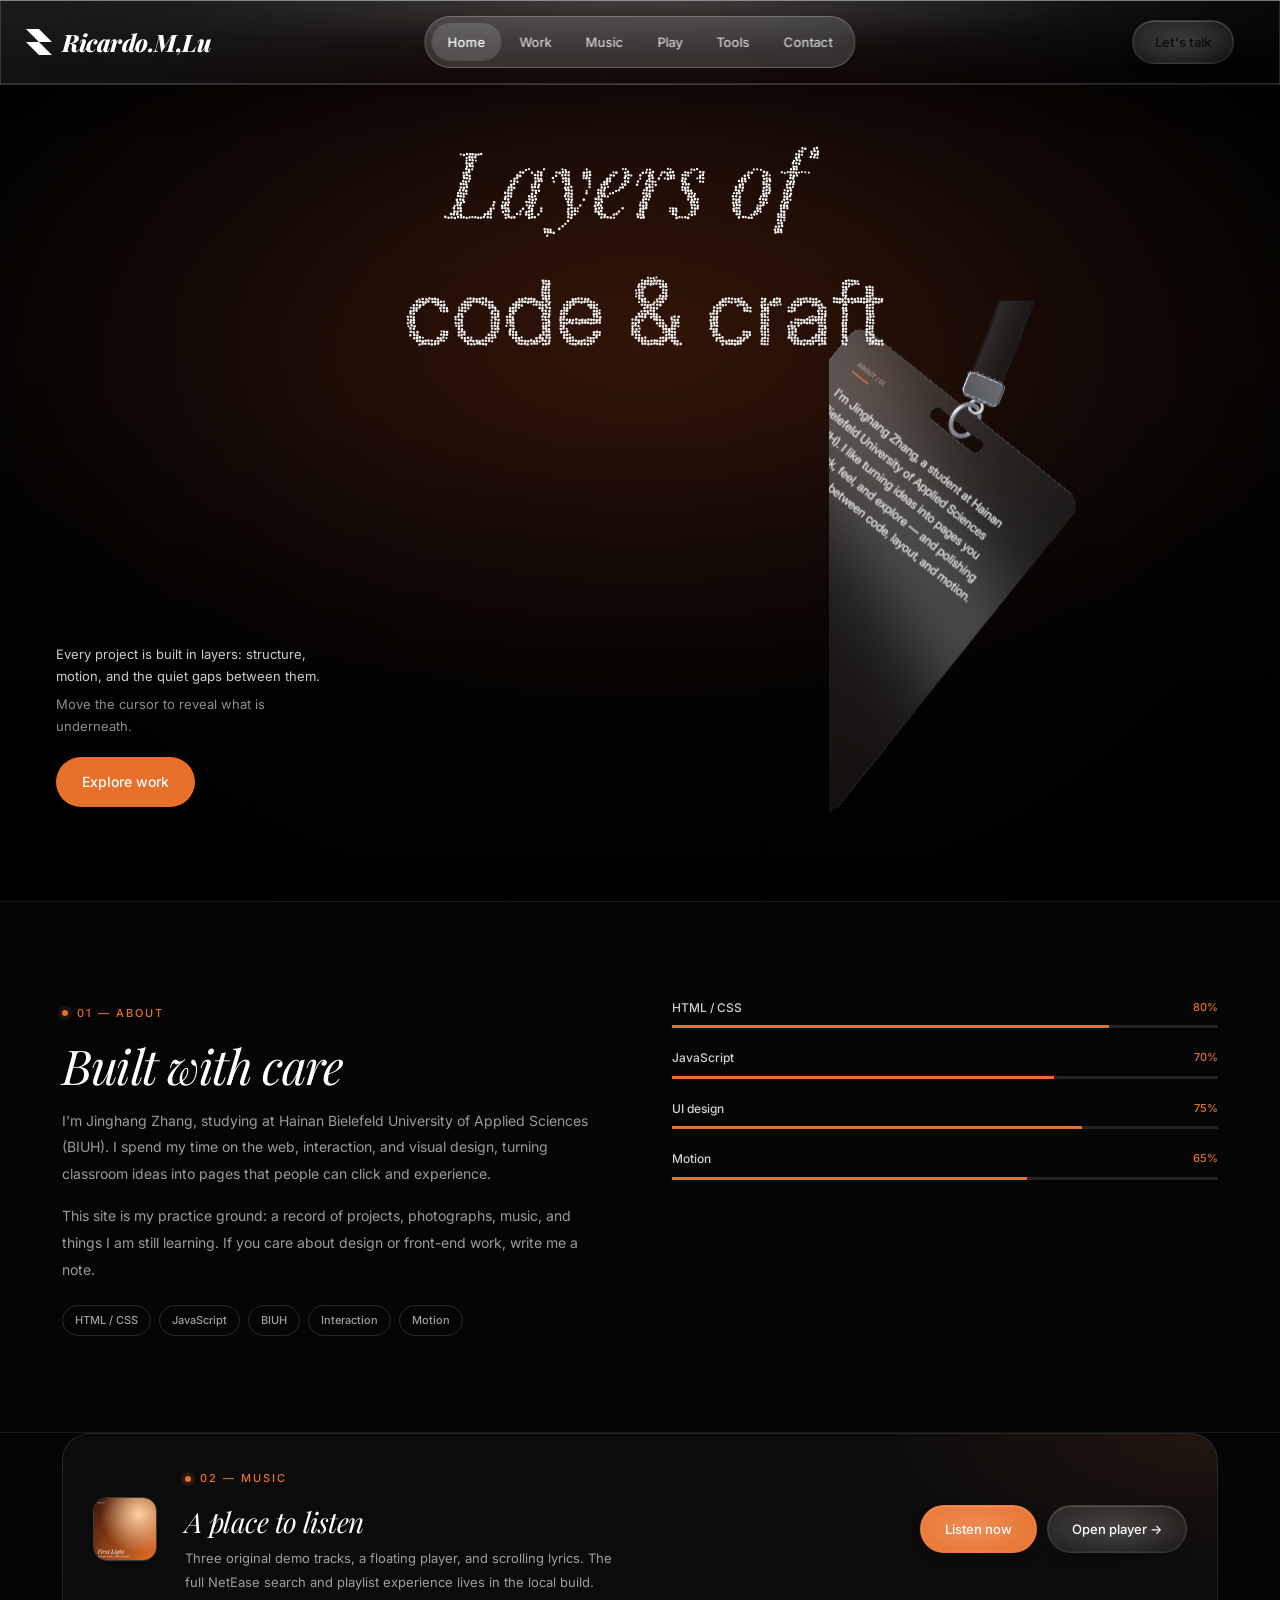
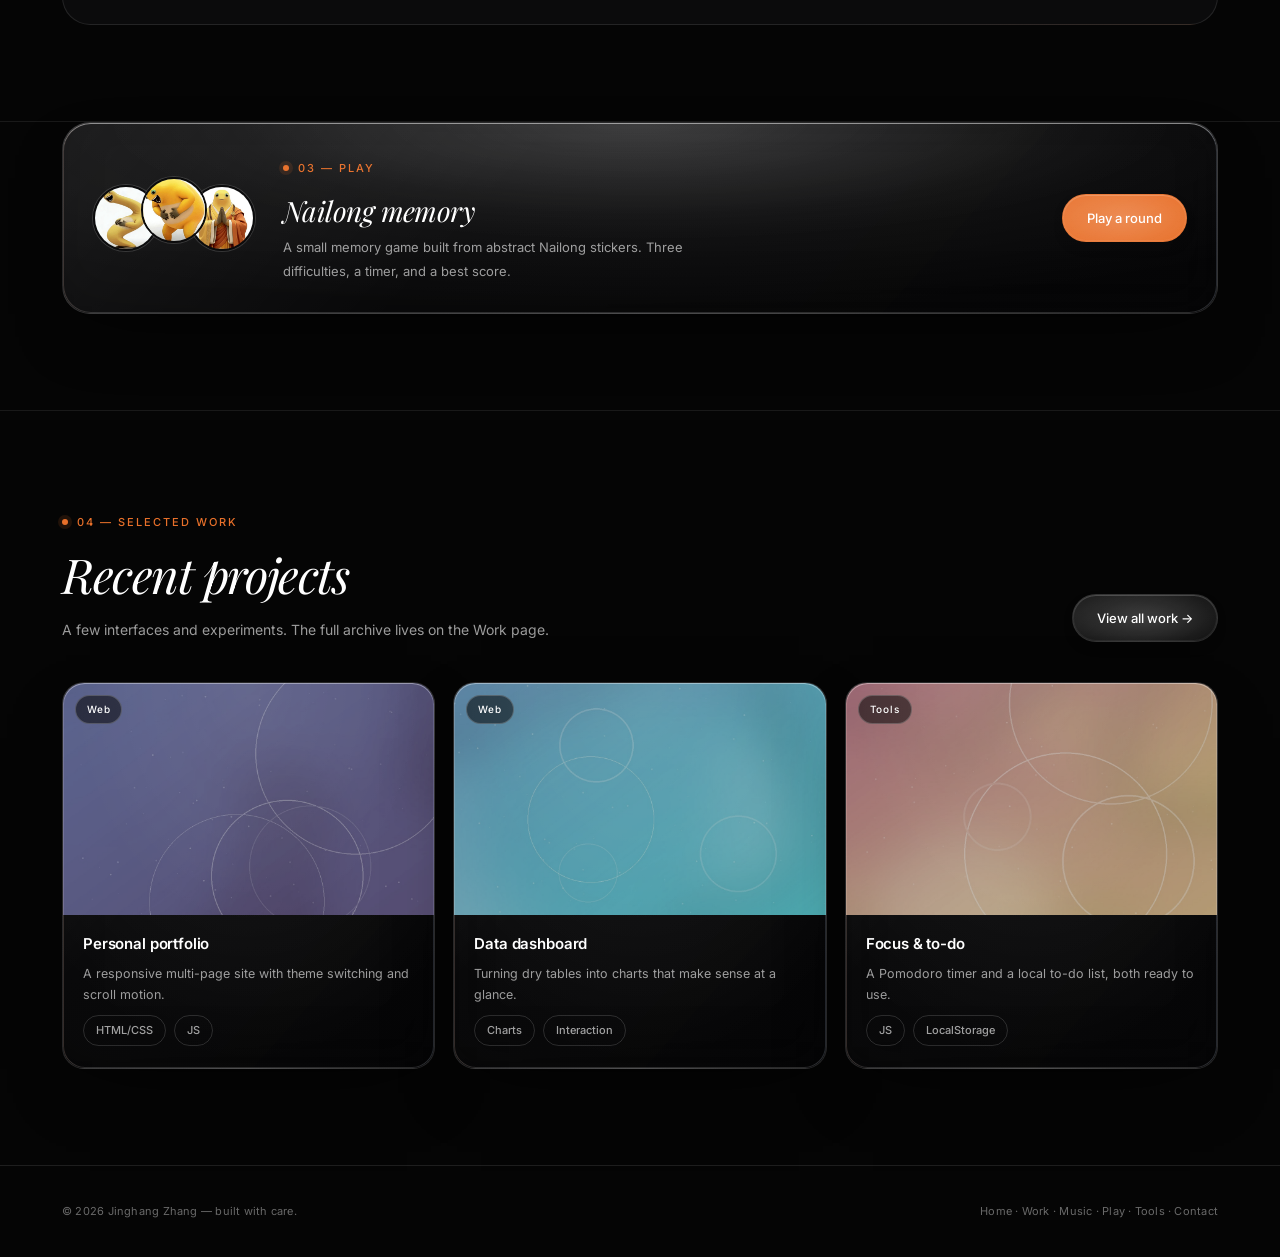
==== commit d3b392c4: "Add Play game tabs and shorten rescue to three levels" ====
--- a/index.html
+++ b/index.html
@@ -24,6 +24,7 @@
   <link rel="stylesheet" href="css/lanyard.css">
   <link rel="stylesheet" href="css/hero-profile.css">
   <link rel="stylesheet" href="css/maze.css">
+  <link rel="stylesheet" href="css/game-tabs.css">
   <noscript><style>.reveal { opacity: 1; transform: none; } .view { display: block !important; }</style></noscript>
 </head>
 <body data-page="home">
@@ -519,11 +520,22 @@
 <section class="view" data-view="game" id="view-game">
 <div class="page-head container">
     <span class="eyebrow">04 — Play</span>
-    <h1>Nailong <span class="grad-text">memory</span></h1>
-    <p>A memory game made from 10 abstract Nailong stickers. Flip two matching cards to clear the board.</p>
+    <h1>Two small <span class="grad-text">games</span></h1>
+    <p>Pick a quick game for a three-minute demo: a Nailong memory board or a three-level rescue maze.</p>
   </div>
 
-  <section class="container">
+  <div class="container game-tabs" role="tablist" aria-label="Choose a game">
+    <button type="button" class="game-tab active" data-game-tab="memory" role="tab" aria-selected="true" aria-controls="game-memory">Nailong memory</button>
+    <button type="button" class="game-tab" data-game-tab="maze" role="tab" aria-selected="false" aria-controls="maze">Save Dou Nai <span>3 levels</span></button>
+  </div>
+
+  <section class="container game-panel active" id="game-memory" data-game-panel="memory">
+    <div class="game-panel-head">
+      <span class="eyebrow">Arcade · 01</span>
+      <h2>Nailong <span class="grad-text">memory</span></h2>
+      <p>A memory game made from 10 abstract Nailong stickers. Flip two matching cards to clear the board.</p>
+    </div>
+
     <div class="game-shell">
       <div class="game-top">
         <div class="game-stats">
@@ -551,16 +563,16 @@
     </div>
   </section>
 
-  <section class="container maze-section" id="maze">
+  <section class="container maze-section game-panel" id="maze" data-game-panel="maze" hidden>
     <div class="maze-heading">
       <div>
         <span class="eyebrow">Arcade · 02</span>
         <h2>Save <span class="grad-text">Dou Nai</span></h2>
-        <p>Six mazes. Six characters. Dou Nai waits at every exit — get close and she runs to the next level. Catch her in the final maze.</p>
+        <p>Three mazes, three characters, one rescue. Dou Nai waits at every exit — get close and she runs to the next level. Catch her in the final maze.</p>
       </div>
       <div class="maze-note">
         <span>Run structure</span>
-        <strong>6 levels · recursive DFS</strong>
+        <strong>3 levels · recursive DFS</strong>
         <small>Each level is a perfect maze with one path between any two cells.</small>
       </div>
     </div>
@@ -568,13 +580,13 @@
     <div class="maze-shell">
       <div class="maze-top">
         <div class="maze-stats">
-          <div class="mstat"><b id="mazeLevel">1 / 6</b><span>Level</span></div>
+          <div class="mstat"><b id="mazeLevel">1 / 3</b><span>Level</span></div>
           <div class="mstat"><b id="mazeTime">0:00</b><span>Time</span></div>
           <div class="mstat"><b id="mazeMoves">0</b><span>Moves</span></div>
         </div>
         <div class="maze-tools">
           <div class="maze-progress" id="mazeProgress" aria-label="Level progress">
-            <span class="active"></span><span></span><span></span><span></span><span></span><span></span>
+            <span class="active"></span><span></span><span></span>
           </div>
           <button type="button" class="btn btn-primary" id="mazeNew">New game</button>
         </div>
@@ -857,6 +869,7 @@
   <script src="js/tools.js" defer></script>
   <script src="js/unicorn-bg.js" defer></script>
   <script src="js/lanyard.js" defer></script>
+  <script src="js/game-tabs.js" defer></script>
   <script src="js/maze.js" defer></script>
 </body>
 </html>
--- a/css/maze.css
+++ b/css/maze.css
@@ -321,7 +321,7 @@
   }
 }
 
-/* Six-level rescue progress */
+/* Three-level rescue progress */
 .maze-progress {
   display: flex;
   align-items: center;
--- a/css/game-tabs.css
+++ b/css/game-tabs.css
@@ -0,0 +1,98 @@
+/* ============================================================
+   Play page: game switcher
+   ============================================================ */
+.game-tabs {
+  display: flex;
+  align-items: center;
+  gap: 6px;
+  width: max-content;
+  max-width: calc(100% - 40px);
+  margin: 0 auto 26px;
+  padding: 5px;
+  border: 1px solid rgba(255, 255, 255, 0.12);
+  border-radius: 999px;
+  background: rgba(16, 15, 18, 0.62);
+  box-shadow:
+    0 18px 40px -28px rgba(0, 0, 0, 0.9),
+    inset 0 1px 0 rgba(255, 255, 255, 0.1);
+  -webkit-backdrop-filter: blur(18px) saturate(1.2);
+  backdrop-filter: blur(18px) saturate(1.2);
+}
+
+.game-tab {
+  display: flex;
+  align-items: center;
+  gap: 8px;
+  padding: 9px 16px;
+  border: 0;
+  border-radius: 999px;
+  background: transparent;
+  color: rgba(255, 255, 255, 0.45);
+  font-family: var(--font-sans);
+  font-size: 11px;
+  font-weight: 600;
+  letter-spacing: 0.04em;
+  cursor: pointer;
+  transition: color 0.2s, background 0.2s;
+}
+
+.game-tab:hover {
+  color: #fff;
+}
+
+.game-tab.active {
+  background: #fff;
+  color: #111;
+}
+
+.game-tab span {
+  padding: 3px 7px;
+  border: 1px solid currentColor;
+  border-radius: 999px;
+  font-size: 8px;
+  font-weight: 600;
+  letter-spacing: 0.08em;
+  text-transform: uppercase;
+  opacity: 0.55;
+}
+
+.game-panel[hidden] {
+  display: none !important;
+}
+
+.game-panel-head {
+  max-width: 760px;
+  margin: 0 0 22px;
+}
+
+.game-panel-head h2 {
+  margin: 6px 0 8px;
+  font-family: var(--font-serif);
+  font-size: clamp(2.4rem, 5vw, 4.4rem);
+  font-style: italic;
+  font-weight: 500;
+  line-height: 0.95;
+  letter-spacing: -0.04em;
+}
+
+.game-panel-head p {
+  max-width: 560px;
+  margin: 0;
+  color: rgba(255, 255, 255, 0.55);
+  font-size: 13px;
+  line-height: 1.7;
+}
+
+@media (max-width: 720px) {
+  .game-tabs {
+    width: calc(100% - 40px);
+    max-width: none;
+  }
+
+  .game-tab {
+    flex: 1;
+    justify-content: center;
+    padding: 9px 8px;
+    font-size: 10px;
+  }
+}
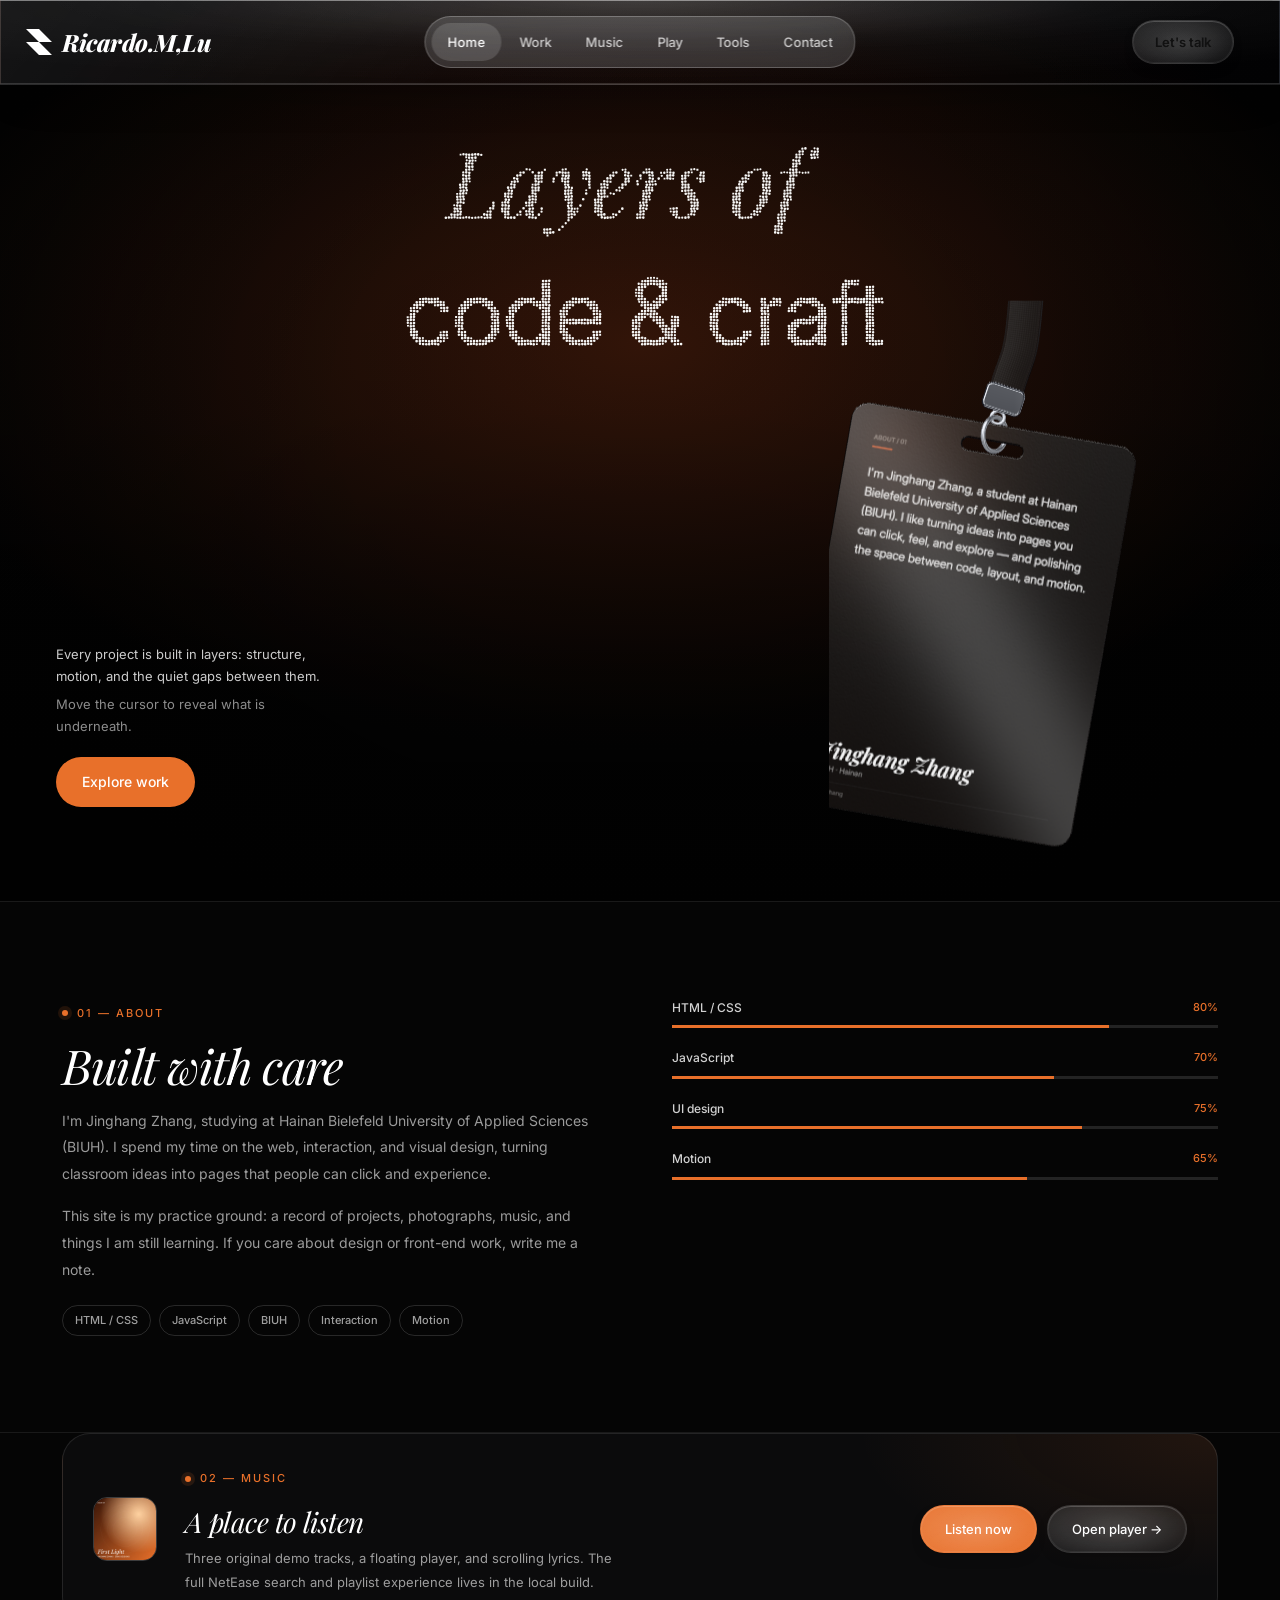
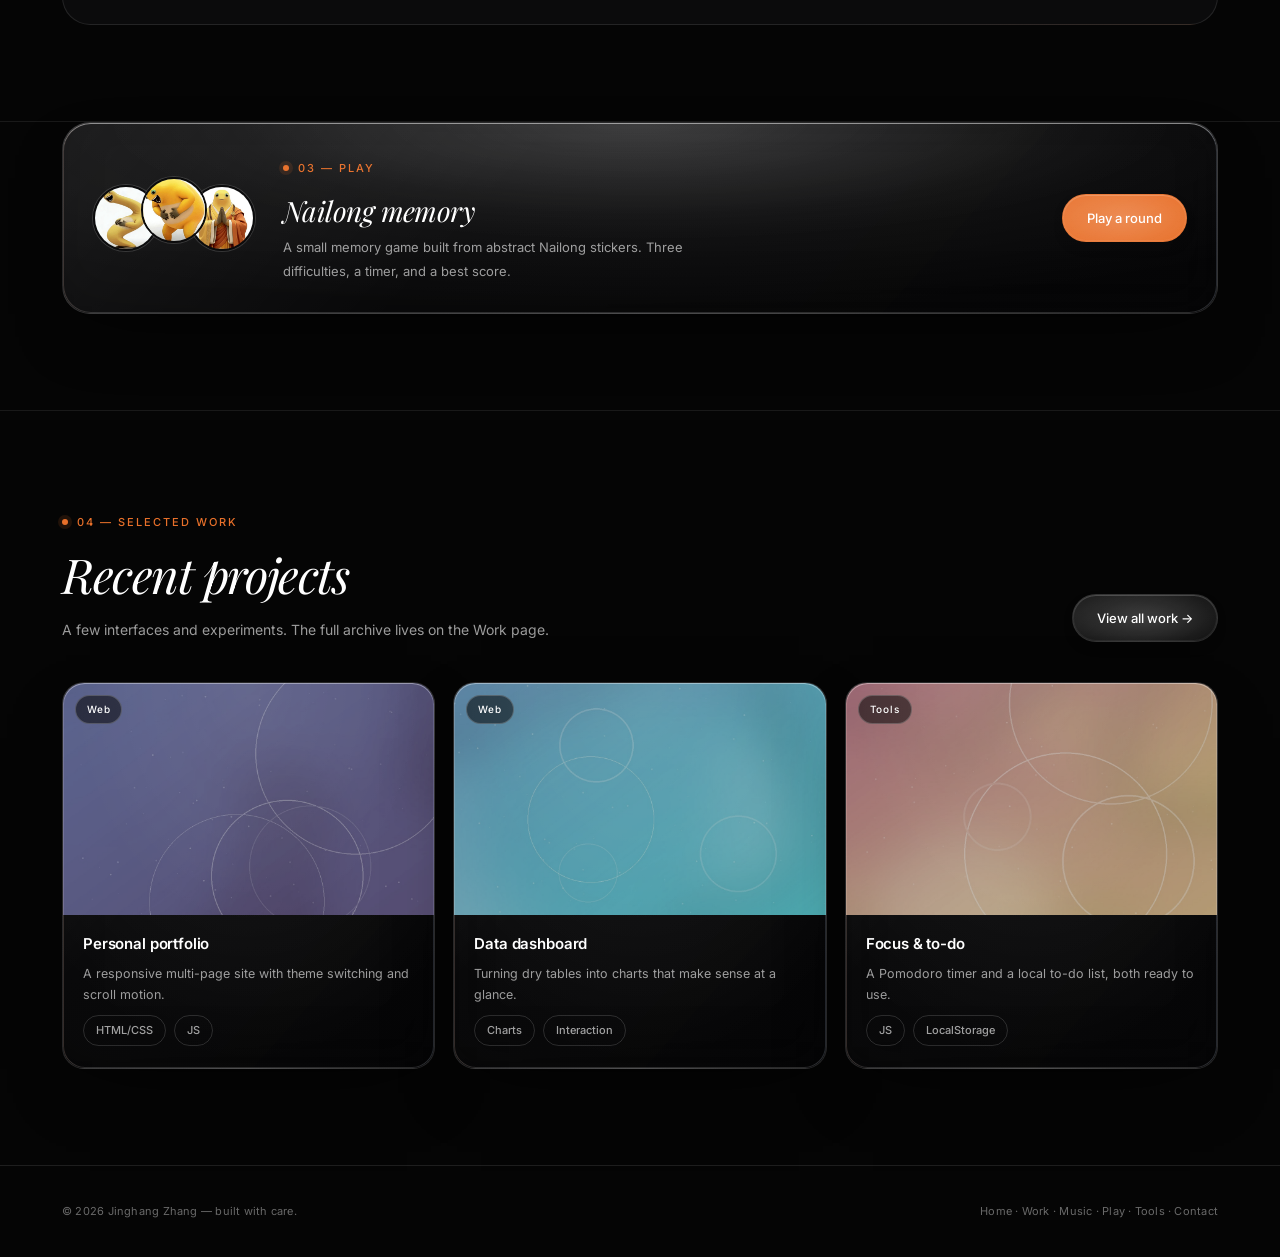
==== commit 6e387754: "Play Dou Nai laugh only when the GIF is clicked" ====
--- a/index.html
+++ b/index.html
@@ -596,7 +596,7 @@
         <canvas id="mazeCanvas" aria-label="Maze. Use WASD or arrow keys to reach Dou Nai at the exit."></canvas>
         <div class="maze-win" id="mazeWin" hidden>
           <div class="maze-win-card" role="dialog" aria-modal="true" aria-label="Level complete">
-            <img class="maze-win-meme" id="mazeWinMeme" src="images/maze/dou-nai-win.gif" alt="Dou Nai laughing" hidden>
+            <img class="maze-win-meme" id="mazeWinMeme" src="images/maze/dou-nai-win.gif" alt="Dou Nai laughing" title="Click for sound" role="button" tabindex="0" aria-label="Play Dou Nai's laugh" hidden>
             <span class="eyebrow" id="mazeWinEyebrow">Level complete</span>
             <h3 id="mazeWinTitle">She slipped away.</h3>
             <p id="mazeWinStats"></p>
--- a/css/maze.css
+++ b/css/maze.css
@@ -381,3 +381,16 @@
 @media (prefers-reduced-motion: reduce) {
   .maze-win-meme { animation: none; }
 }
+
+.maze-win-meme {
+  cursor: pointer;
+}
+
+.maze-win-meme:focus-visible {
+  outline: 2px solid #e8702a;
+  outline-offset: 3px;
+}
+
+.maze-win-meme:hover {
+  filter: brightness(1.06);
+}
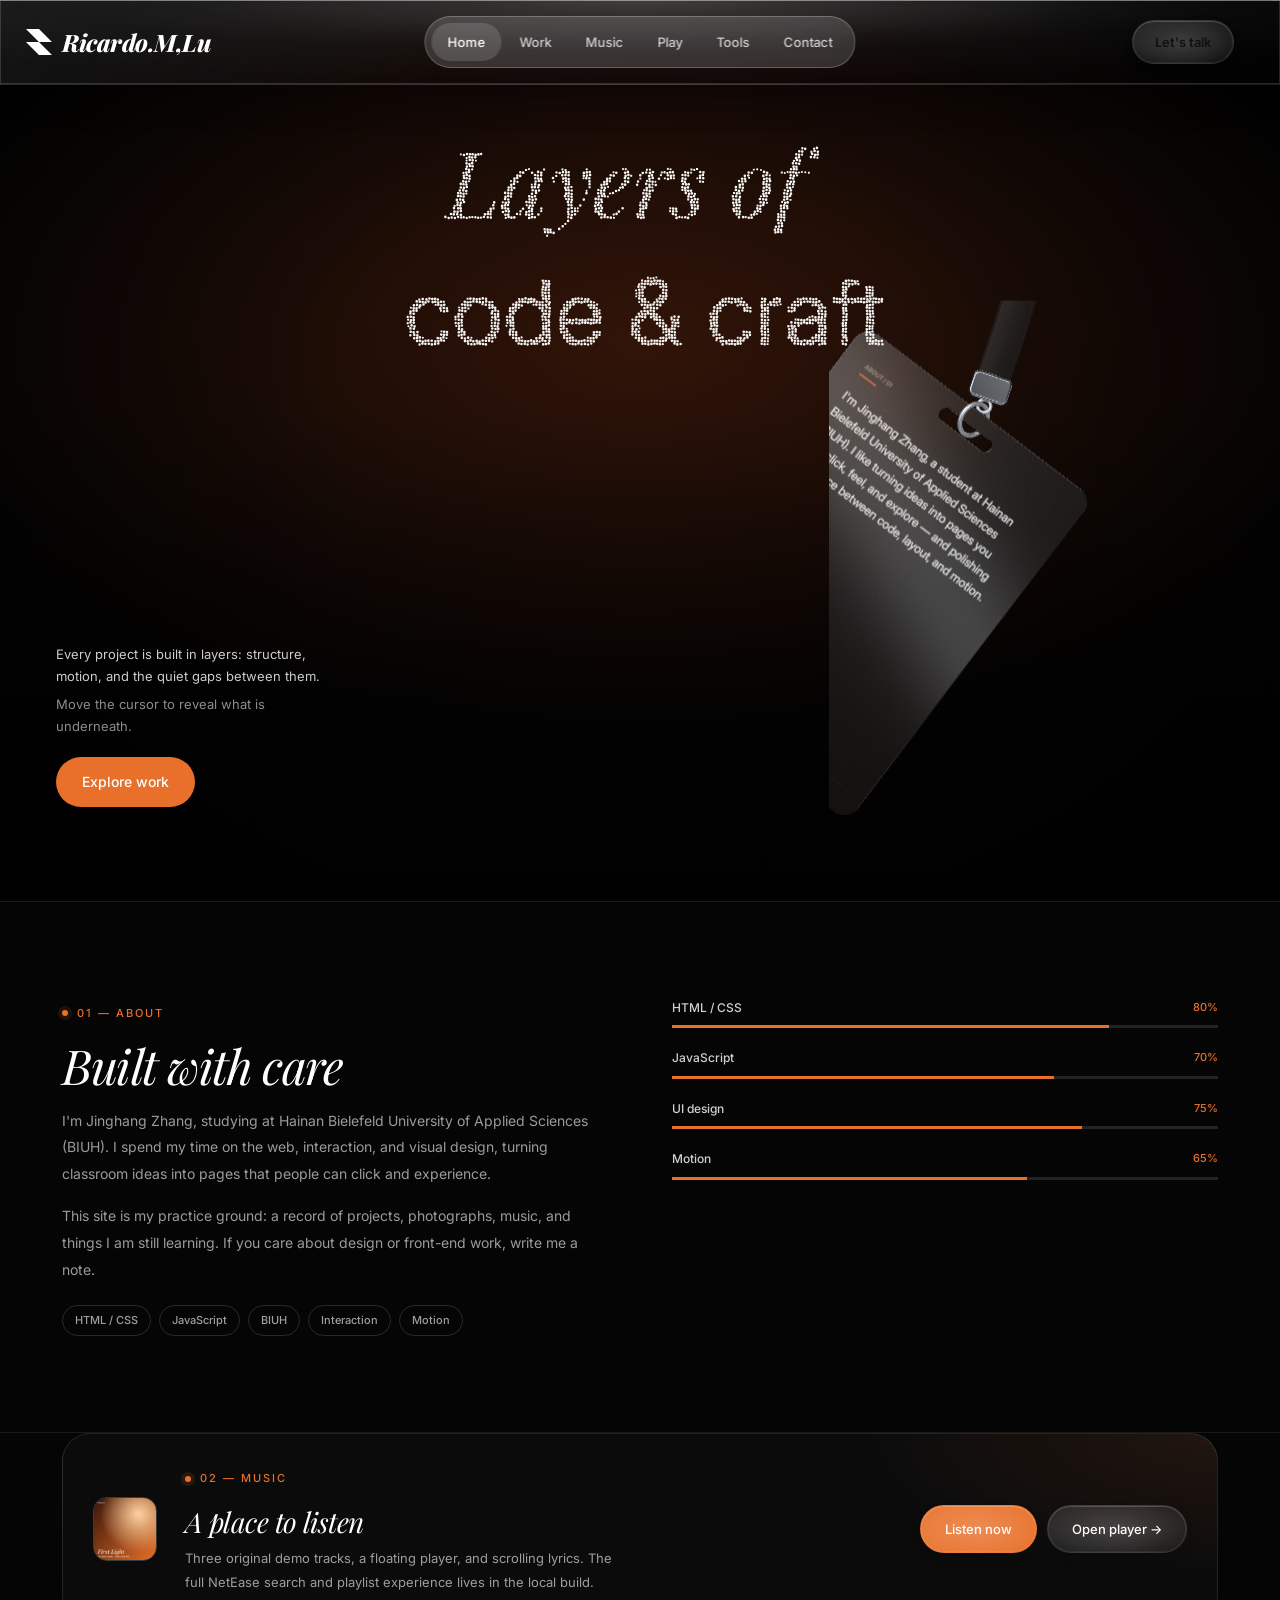
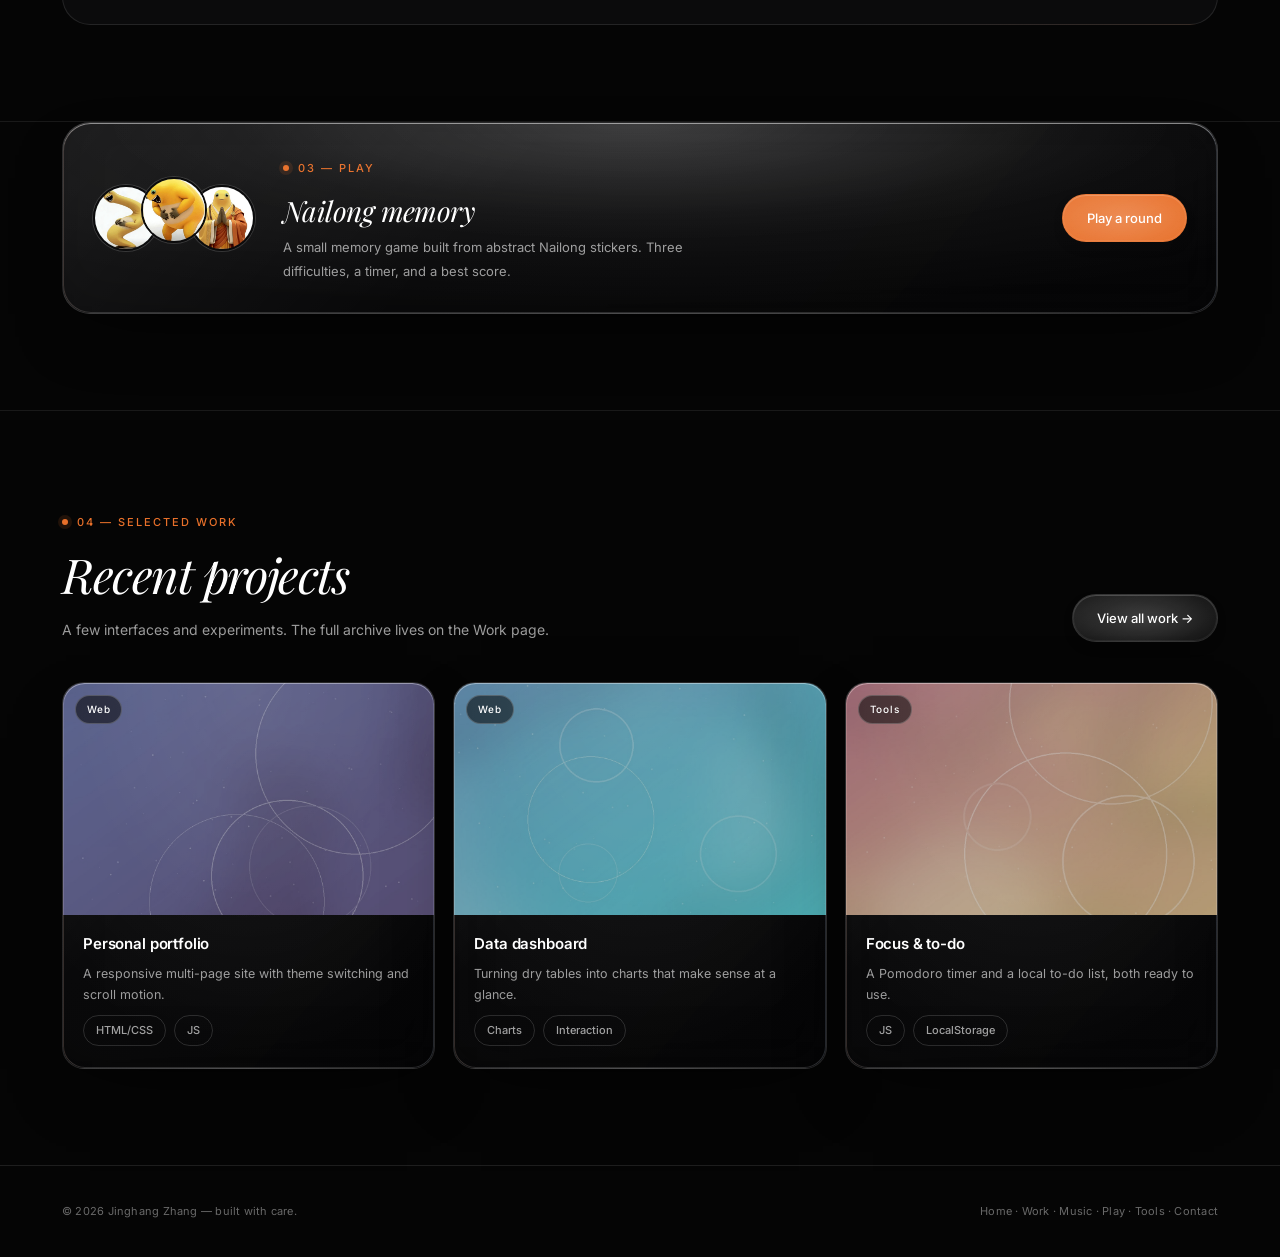
==== commit 51157e3f: "Add embedded private NetEase player tab" ====
--- a/index.html
+++ b/index.html
@@ -5,6 +5,7 @@
   <meta name="viewport" content="width=device-width, initial-scale=1.0">
   <meta name="description" content="Jinghang Zhang — personal site, interfaces and small tools. BIUH, Hainan.">
   <title>Jinghang Zhang — Layers of code &amp; craft</title>
+  <script>if (new URLSearchParams(location.search).get("embed") === "1") document.documentElement.classList.add("embed-mode");</script>
   <link rel="preconnect" href="https://fonts.googleapis.com">
   <link rel="preconnect" href="https://fonts.gstatic.com" crossorigin>
   <link rel="stylesheet" href="https://fonts.googleapis.com/css2?family=Inter:wght@300;400;500;600;700&family=Playfair+Display:ital,wght@1,400;1,500;1,600&display=swap" media="print" onload="this.media='all'">
@@ -25,6 +26,7 @@
   <link rel="stylesheet" href="css/hero-profile.css">
   <link rel="stylesheet" href="css/maze.css">
   <link rel="stylesheet" href="css/game-tabs.css">
+  <link rel="stylesheet" href="css/music-embed.css">
   <noscript><style>.reveal { opacity: 1; transform: none; } .view { display: block !important; }</style></noscript>
 </head>
 <body data-page="home">
@@ -372,6 +374,11 @@
       <p>Three original demo tracks, a floating player, and scrolling lyrics. The full NetEase search and playlist experience lives in the local build.</p>
     </div>
 
+    <div class="container music-tabs" role="tablist" aria-label="Music source">
+      <button type="button" class="music-tab active" data-music-tab="demo" role="tab" aria-selected="true">Demo player</button>
+      <button type="button" class="music-tab" data-music-tab="private" role="tab" aria-selected="false">My NetEase <span>own account</span></button>
+    </div>
+
     <div class="container music-search-wrap">
       <div class="ne-search music-search">
         <span class="music-search-label">Search NetEase</span>
@@ -432,6 +439,22 @@
       <p class="player-tip">
         Shortcuts: <kbd>Space</kbd> play / pause, <kbd>←</kbd> <kbd>→</kbd> seek 5 seconds.
         Demo tracks are included; the full NetEase service runs in the local build.
+      </p>
+    </div>
+
+    <div class="container private-embed" id="privateEmbed" hidden>
+      <div class="private-embed-head">
+        <div>
+          <span class="eyebrow">Private edition</span>
+          <h2>Your NetEase account.</h2>
+        </div>
+        <span class="private-embed-status">Tunnel required</span>
+      </div>
+      <iframe id="privateFrame" data-src="https://music.inkshade.icu/?embed=1#music" title="Private NetEase player" loading="lazy" allow="autoplay; fullscreen"></iframe>
+      <p class="private-embed-note">
+        This pulls the private player from the local tunnel. Each visitor signs in with their own
+        NetEase account; nothing is shared. Start the tunnel first, or the frame will stay offline.
+        <a href="https://music.inkshade.icu/?embed=1#music" target="_blank" rel="noopener">Open in a new tab ↗</a>
       </p>
     </div>
 
@@ -725,6 +748,7 @@
           <p class="section-desc" style="margin-top: 8px;">Use the copy button for a one-click copy.</p>
 
           <div class="contact-list">
+            <!--email_off-->
             <div class="contact-item">
               <div class="contact-ico">✉️</div>
               <div class="meta">
@@ -733,6 +757,7 @@
               </div>
               <button class="copy-btn" data-copy="X20250063@stu.hibiuh.edu.cn">Copy</button>
             </div>
+            <!--/email_off-->
 
             <div class="contact-item">
               <div class="contact-ico">🎓</div>
@@ -871,5 +896,7 @@
   <script src="js/lanyard.js" defer></script>
   <script src="js/game-tabs.js" defer></script>
   <script src="js/maze.js" defer></script>
+  <script src="js/music-tabs.js" defer></script>
+  <script src="js/embed-mode.js" defer></script>
 </body>
 </html>
--- a/css/music-embed.css
+++ b/css/music-embed.css
@@ -0,0 +1,194 @@
+/* ============================================================
+   Music: demo player / private NetEase iframe
+   ============================================================ */
+.music-tabs {
+  display: flex;
+  align-items: center;
+  gap: 5px;
+  width: max-content;
+  max-width: calc(100% - 40px);
+  margin: 0 auto 18px;
+  padding: 4px;
+  border: 1px solid rgba(255, 255, 255, 0.12);
+  border-radius: 999px;
+  background: rgba(16, 15, 18, 0.64);
+  box-shadow: inset 0 1px 0 rgba(255, 255, 255, 0.08);
+  -webkit-backdrop-filter: blur(16px);
+  backdrop-filter: blur(16px);
+}
+
+.music-tab {
+  padding: 8px 15px;
+  border: 0;
+  border-radius: 999px;
+  background: transparent;
+  color: rgba(255, 255, 255, 0.46);
+  font-family: var(--font-sans);
+  font-size: 10px;
+  font-weight: 600;
+  letter-spacing: 0.05em;
+  cursor: pointer;
+  transition: color 0.2s, background 0.2s;
+}
+
+.music-tab:hover {
+  color: #fff;
+}
+
+.music-tab.active {
+  background: #fff;
+  color: #111;
+}
+
+.music-tab span {
+  margin-left: 5px;
+  font-size: 8px;
+  font-weight: 500;
+  letter-spacing: 0.08em;
+  text-transform: uppercase;
+  opacity: 0.5;
+}
+
+.private-embed {
+  padding-top: 10px;
+}
+
+.private-embed[hidden] {
+  display: none !important;
+}
+
+.private-embed-head {
+  display: flex;
+  align-items: flex-end;
+  justify-content: space-between;
+  gap: 20px;
+  margin-bottom: 14px;
+}
+
+.private-embed-head h2 {
+  margin: 4px 0 0;
+  font-family: var(--font-serif);
+  font-size: clamp(1.8rem, 3.4vw, 2.8rem);
+  font-style: italic;
+  font-weight: 500;
+  line-height: 1;
+  letter-spacing: -0.03em;
+}
+
+.private-embed-status {
+  padding: 6px 9px;
+  border: 1px solid rgba(232, 112, 42, 0.3);
+  border-radius: 999px;
+  color: #e8702a;
+  font-size: 8px;
+  font-weight: 600;
+  letter-spacing: 0.12em;
+  text-transform: uppercase;
+  white-space: nowrap;
+}
+
+.private-embed iframe {
+  display: block;
+  width: 100%;
+  height: min(74vh, 720px);
+  min-height: 420px;
+  border: 1px solid rgba(255, 255, 255, 0.13);
+  border-radius: 18px;
+  background: #070708;
+  box-shadow: 0 30px 70px -40px rgba(0, 0, 0, 0.9);
+}
+
+.private-embed-note {
+  max-width: 680px;
+  margin: 10px 0 0;
+  color: rgba(255, 255, 255, 0.35);
+  font-size: 10px;
+  line-height: 1.6;
+}
+
+body.music-private .music-search-wrap,
+body.music-private .player-stage-wrap,
+body.music-private .player-tip,
+body.music-private .music-static-note,
+body.music-private .track-drawer,
+body.music-private .track-drawer-handle,
+body.music-private .track-drawer-hotzone,
+body.music-private .carousel-dock {
+  display: none !important;
+}
+
+/* --- The page inside the iframe: strip the shell, keep the player --- */
+html.embed-mode,
+html.embed-mode body {
+  background: #070708;
+  overflow-x: hidden;
+}
+
+html.embed-mode .bar,
+html.embed-mode .footer,
+html.embed-mode .mini,
+html.embed-mode .to-top,
+html.embed-mode .page-head,
+html.embed-mode .music-tabs,
+html.embed-mode .private-embed,
+html.embed-mode .player-tip,
+html.embed-mode .music-static-note {
+  display: none !important;
+}
+
+html.embed-mode #app {
+  padding-top: 0 !important;
+}
+
+html.embed-mode #view-music {
+  padding-top: 0;
+}
+
+html.embed-mode .player-stage-wrap {
+  padding-top: 10px;
+}
+
+html.embed-mode .lyrics-stage {
+  height: clamp(340px, 60vh, 560px);
+}
+
+html.embed-mode .track-drawer {
+  top: 0;
+}
+
+@media (max-width: 720px) {
+  .music-tabs {
+    width: calc(100% - 40px);
+    max-width: none;
+  }
+
+  .music-tab {
+    flex: 1;
+    padding: 8px 7px;
+    font-size: 9px;
+  }
+
+  .private-embed-head {
+    display: block;
+  }
+
+  .private-embed-status {
+    display: inline-block;
+    margin-top: 10px;
+  }
+
+  .private-embed iframe {
+    height: 68vh;
+    min-height: 380px;
+  }
+}
+
+.private-embed-note a {
+  color: #e8702a;
+  text-decoration: none;
+  border-bottom: 1px solid rgba(232, 112, 42, 0.35);
+}
+
+.private-embed-note a:hover {
+  color: #fff;
+}
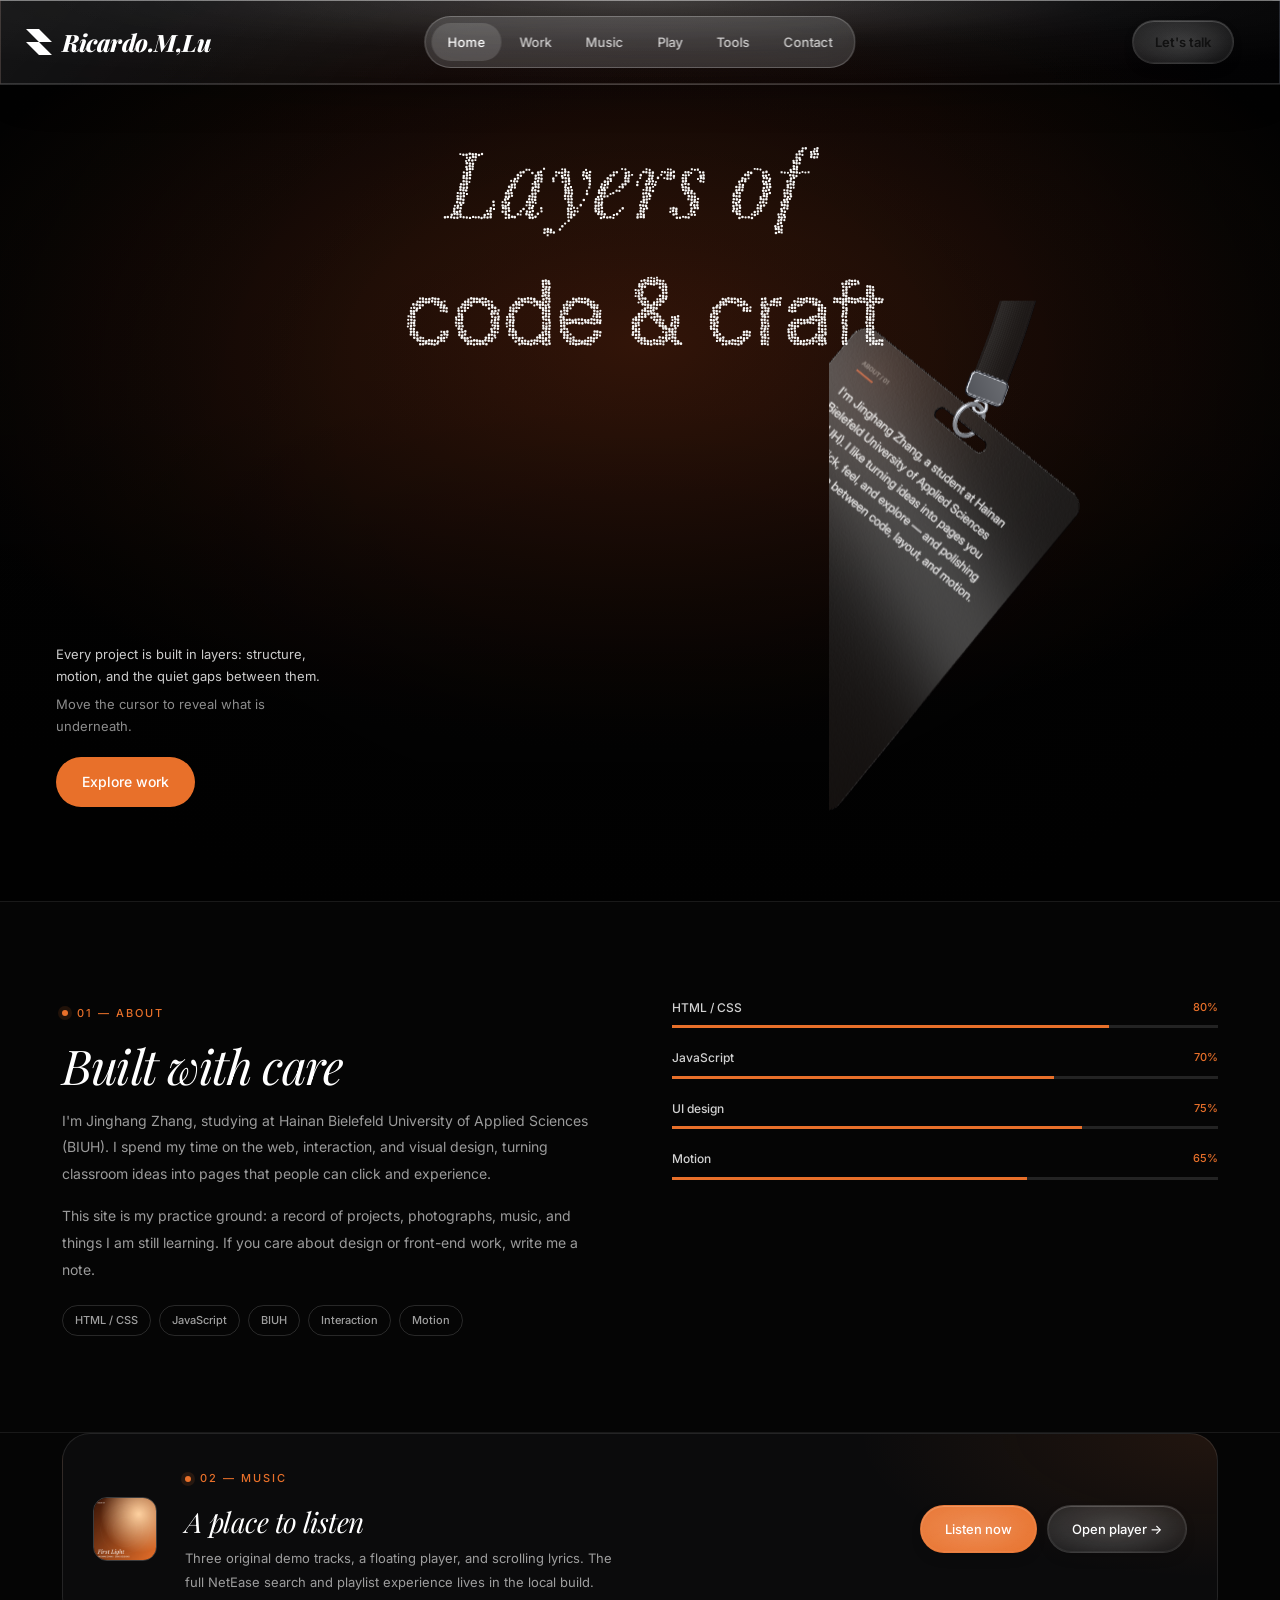
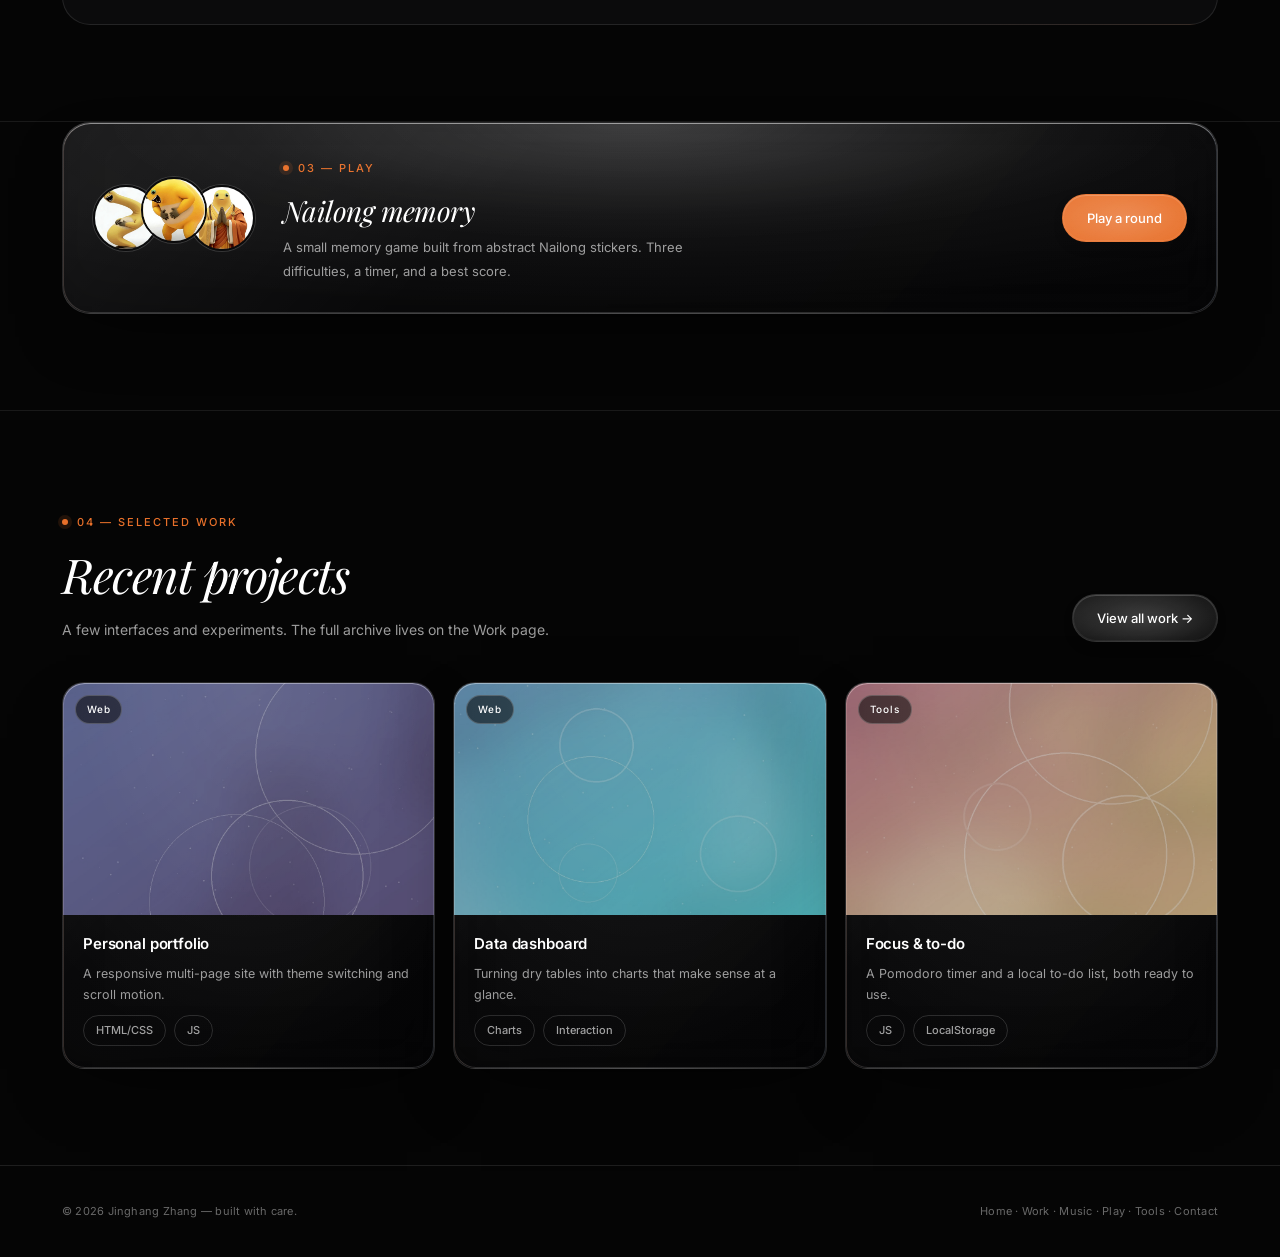
==== commit eee3c147: "Make private music player fullscreen and borderless" ====
--- a/index.html
+++ b/index.html
@@ -458,6 +458,8 @@
       </p>
     </div>
 
+    <button type="button" class="private-exit" id="privateExit" hidden>Exit player</button>
+
     <div class="login-modal" id="neLoginModal" hidden>
       <div class="login-box" role="dialog" aria-modal="true" aria-label="Sign in to NetEase">
         <button type="button" class="login-close" id="neLoginClose" aria-label="Close">✕</button>
--- a/css/music-embed.css
+++ b/css/music-embed.css
@@ -192,3 +192,67 @@
 .private-embed-note a:hover {
   color: #fff;
 }
+
+/* Full-bleed private player */
+body.music-private {
+  overflow: hidden;
+}
+
+body.music-private .bar,
+body.music-private .footer,
+body.music-private .mini,
+body.music-private .to-top,
+body.music-private .page-head,
+body.music-private .music-tabs,
+body.music-private .private-embed-head,
+body.music-private .private-embed-note {
+  display: none !important;
+}
+
+body.music-private .private-embed {
+  position: fixed;
+  inset: 0;
+  z-index: 80;
+  width: 100vw;
+  max-width: none;
+  height: 100dvh;
+  margin: 0;
+  padding: 0;
+}
+
+body.music-private .private-embed iframe {
+  width: 100%;
+  height: 100%;
+  border: 0;
+  border-radius: 0;
+  box-shadow: none;
+}
+
+.private-exit {
+  position: fixed;
+  top: 18px;
+  right: 18px;
+  z-index: 95;
+  padding: 9px 14px;
+  border: 1px solid rgba(255, 255, 255, 0.18);
+  border-radius: 999px;
+  background: rgba(10, 10, 12, 0.8);
+  color: rgba(255, 255, 255, 0.8);
+  font-family: var(--font-sans);
+  font-size: 10px;
+  font-weight: 600;
+  letter-spacing: 0.08em;
+  text-transform: uppercase;
+  cursor: pointer;
+  -webkit-backdrop-filter: blur(14px);
+  backdrop-filter: blur(14px);
+}
+
+.private-exit:hover {
+  color: #fff;
+  border-color: rgba(232, 112, 42, 0.6);
+}
+
+.private-exit[hidden] {
+  display: none;
+}
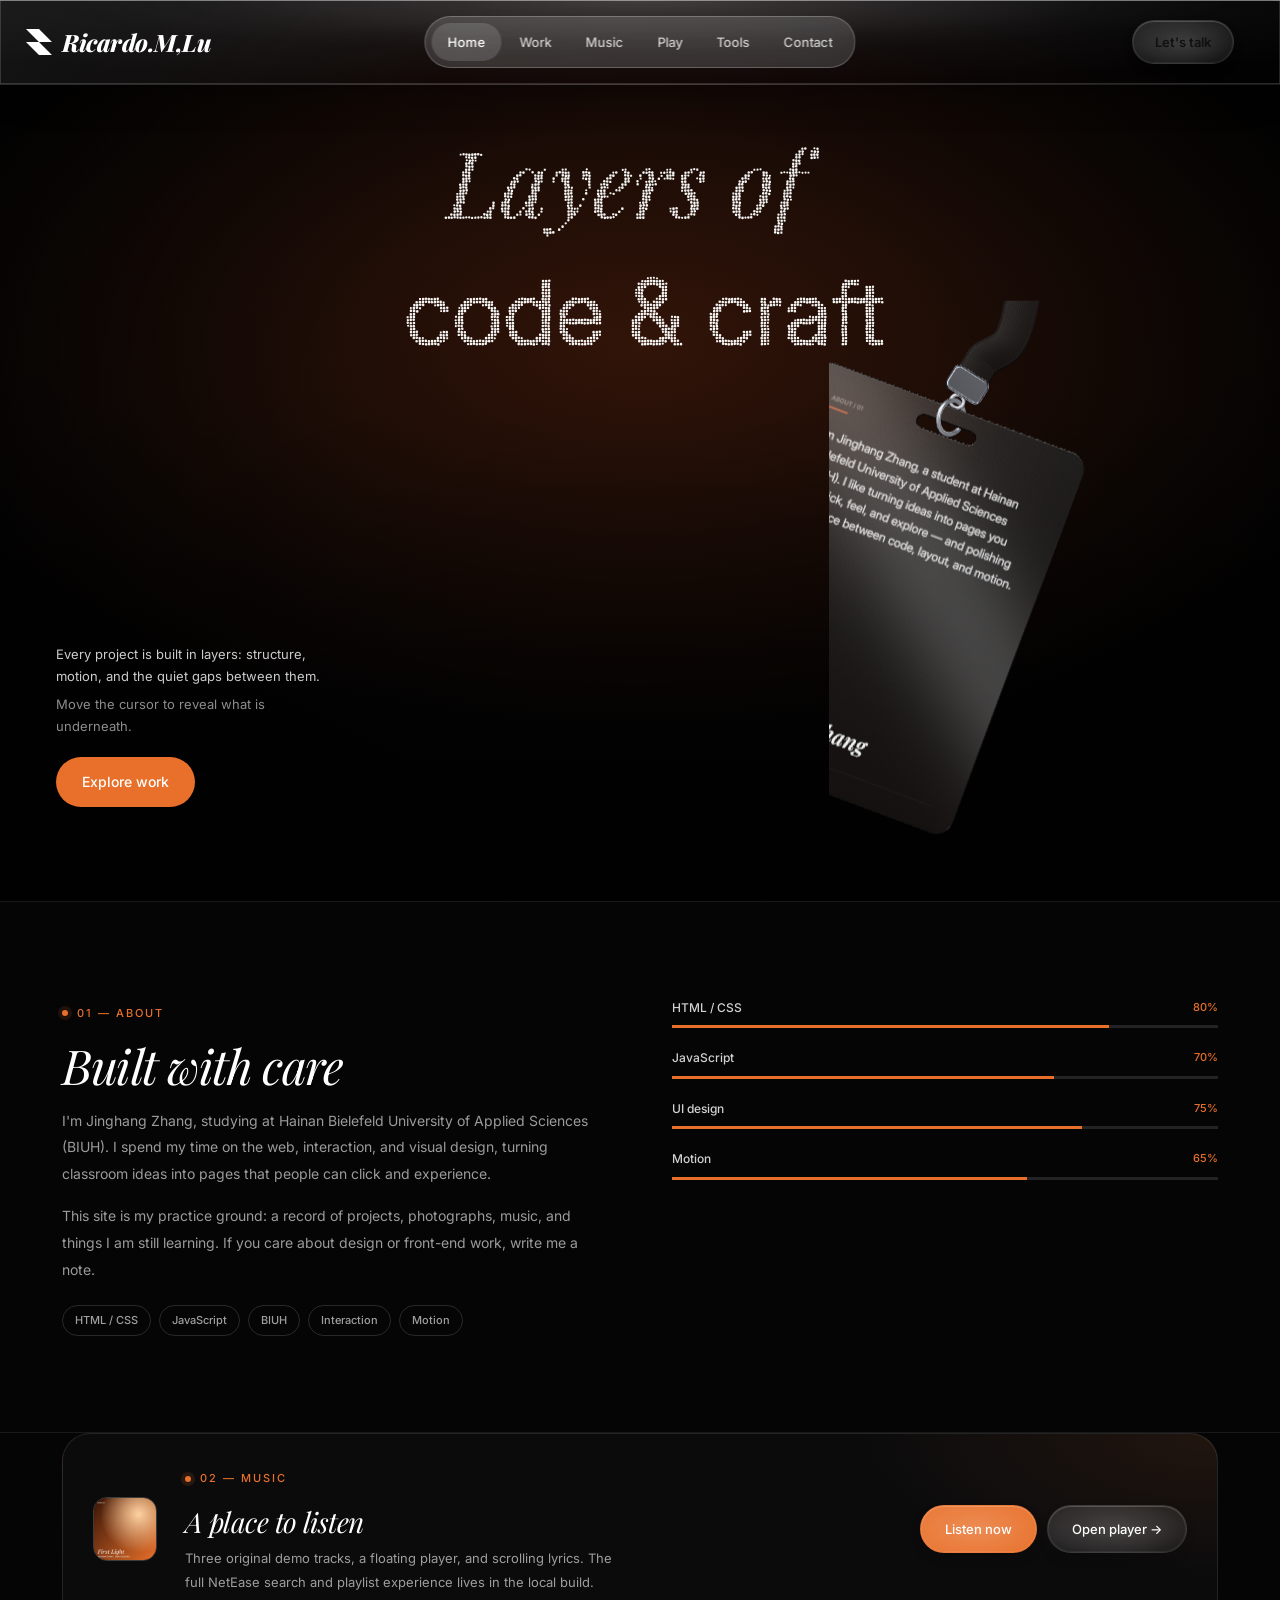
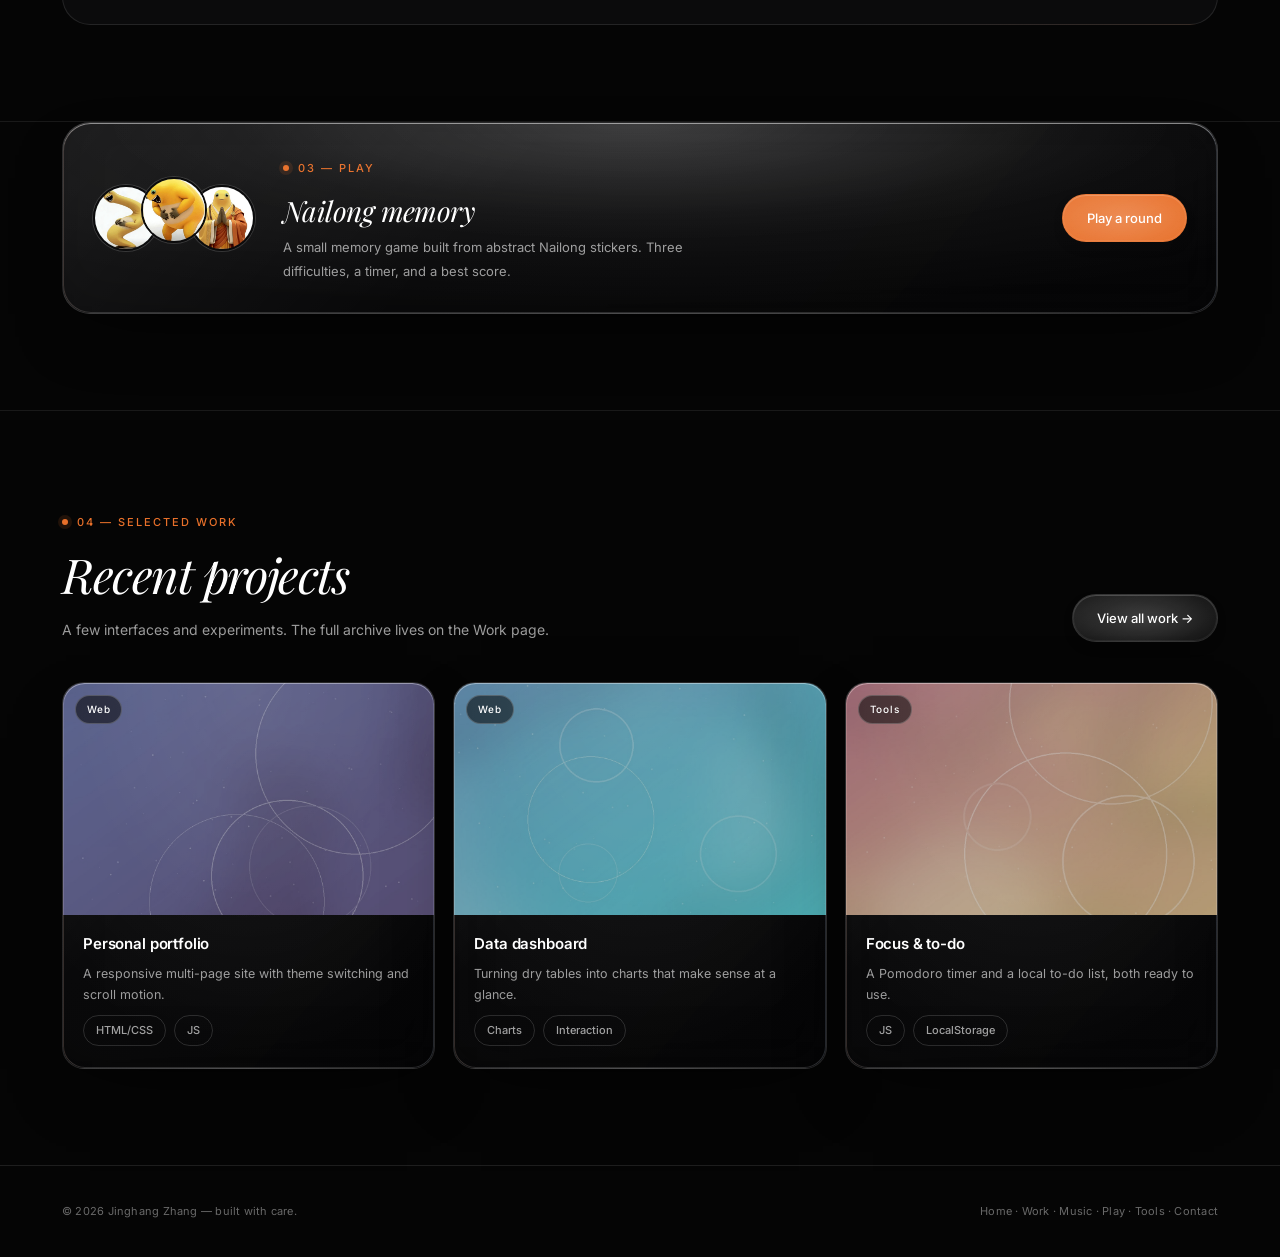
==== commit 2d310b16: "Use lightweight embed player and bottom dock" ====
--- a/index.html
+++ b/index.html
@@ -397,34 +397,6 @@
           </div>
 
           <canvas class="viz" id="viz" aria-hidden="true"></canvas>
-
-          <span class="np-label"><span class="dot"></span> Now playing</span>
-          <h2 class="np-title" id="npTitle">No track selected</h2>
-          <p class="np-artist" id="npArtist">Choose a demo track below</p>
-
-          <div class="progress-row">
-            <span id="curTime">0:00</span>
-            <div class="seek" id="seek" role="slider" tabindex="0" aria-label="Playback progress" aria-valuemin="0" aria-valuemax="100" aria-valuenow="0">
-              <div class="seek-track">
-                <div class="seek-fill" id="seekFill"><span class="seek-knob"></span></div>
-              </div>
-            </div>
-            <span id="durTime">--:--</span>
-          </div>
-
-          <div class="controls">
-            <button class="ctrl" id="shuffleBtn" aria-label="Shuffle" aria-pressed="false" title="Shuffle"></button>
-            <button class="ctrl" id="prevBtn" aria-label="Previous track" title="Previous track"></button>
-            <button class="ctrl play" id="playBtn" aria-label="Play" title="Play / pause (Space)"></button>
-            <button class="ctrl" id="nextBtn" aria-label="Next track" title="Next track"></button>
-            <button class="ctrl" id="repeatBtn" aria-label="Repeat: all" title="Repeat mode"></button>
-          </div>
-
-          <div class="volume-row">
-            <span aria-hidden="true">🔈</span>
-            <input type="range" class="vol" id="volume" min="0" max="1" step="0.01" value="0.8" aria-label="Volume">
-            <span id="volText">80%</span>
-          </div>
         </div>
 
         <div class="lyrics-stage" id="lyricsStage">
@@ -440,6 +412,42 @@
         Shortcuts: <kbd>Space</kbd> play / pause, <kbd>←</kbd> <kbd>→</kbd> seek 5 seconds.
         Demo tracks are included; the full NetEase service runs in the local build.
       </p>
+    </div>
+
+    <div class="player-dock" id="playerDock">
+      <div class="dock-meta">
+        <span class="np-label"><span class="dot"></span> Now playing</span>
+        <h2 class="np-title" id="npTitle">No track selected</h2>
+        <p class="np-artist" id="npArtist">Choose a demo track below</p>
+      </div>
+
+      <div class="dock-progress">
+        <div class="progress-row">
+          <span id="curTime">0:00</span>
+          <div class="seek" id="seek" role="slider" tabindex="0" aria-label="Playback progress" aria-valuemin="0" aria-valuemax="100" aria-valuenow="0">
+            <div class="seek-track">
+              <div class="seek-fill" id="seekFill"><span class="seek-knob"></span></div>
+            </div>
+          </div>
+          <span id="durTime">--:--</span>
+        </div>
+      </div>
+
+      <div class="dock-actions">
+        <div class="controls">
+          <button class="ctrl" id="shuffleBtn" aria-label="Shuffle" aria-pressed="false" title="Shuffle"></button>
+          <button class="ctrl" id="prevBtn" aria-label="Previous track" title="Previous track"></button>
+          <button class="ctrl play" id="playBtn" aria-label="Play" title="Play / pause (Space)"></button>
+          <button class="ctrl" id="nextBtn" aria-label="Next track" title="Next track"></button>
+          <button class="ctrl" id="repeatBtn" aria-label="Repeat: all" title="Repeat mode"></button>
+        </div>
+
+        <div class="volume-row">
+          <span aria-hidden="true">🔈</span>
+          <input type="range" class="vol" id="volume" min="0" max="1" step="0.01" value="0.8" aria-label="Volume">
+          <span id="volText">80%</span>
+        </div>
+      </div>
     </div>
 
     <div class="container private-embed" id="privateEmbed" hidden>
@@ -450,11 +458,11 @@
         </div>
         <span class="private-embed-status">Tunnel required</span>
       </div>
-      <iframe id="privateFrame" data-src="https://music.inkshade.icu/?embed=1#music" title="Private NetEase player" loading="lazy" allow="autoplay; fullscreen"></iframe>
+      <iframe id="privateFrame" data-src="https://music.inkshade.icu/embed.html" title="Private NetEase player" loading="lazy" allow="autoplay; fullscreen"></iframe>
       <p class="private-embed-note">
         This pulls the private player from the local tunnel. Each visitor signs in with their own
         NetEase account; nothing is shared. Start the tunnel first, or the frame will stay offline.
-        <a href="https://music.inkshade.icu/?embed=1#music" target="_blank" rel="noopener">Open in a new tab ↗</a>
+        <a href="https://music.inkshade.icu/embed.html" target="_blank" rel="noopener">Open in a new tab ↗</a>
       </p>
     </div>
 
--- a/css/music-float.css
+++ b/css/music-float.css
@@ -690,3 +690,150 @@
   text-align: center;
 }
 
+
+/* ---------- Floating bottom player dock ---------- */
+#view-music {
+  padding-bottom: 150px;
+}
+
+.player-dock {
+  position: fixed;
+  left: 50%;
+  bottom: 18px;
+  z-index: 68;
+  display: grid;
+  grid-template-columns: minmax(190px, 1fr) minmax(300px, 1.8fr) auto;
+  align-items: center;
+  gap: clamp(14px, 2.5vw, 34px);
+  width: min(1180px, calc(100vw - 36px));
+  padding: 13px 20px;
+  border: 1px solid rgba(255, 255, 255, 0.13);
+  border-radius: 20px;
+  background: rgba(9, 9, 11, 0.78);
+  box-shadow:
+    0 30px 80px -28px rgba(0, 0, 0, 0.9),
+    inset 0 1px 0 rgba(255, 255, 255, 0.12);
+  -webkit-backdrop-filter: blur(26px) saturate(1.35);
+  backdrop-filter: blur(26px) saturate(1.35);
+  transform: translateX(-50%);
+}
+
+.dock-meta {
+  min-width: 0;
+}
+
+.dock-meta .np-label {
+  display: flex;
+  align-items: center;
+  gap: 6px;
+  margin-bottom: 3px;
+  font-size: 8px;
+}
+
+.dock-meta .np-title {
+  margin: 0;
+  overflow: hidden;
+  font-family: var(--font-serif);
+  font-size: 1.2rem;
+  font-style: italic;
+  font-weight: 500;
+  line-height: 1.1;
+  white-space: nowrap;
+  text-overflow: ellipsis;
+}
+
+.dock-meta .np-artist {
+  margin: 3px 0 0;
+  overflow: hidden;
+  color: rgba(255, 255, 255, 0.42);
+  font-size: 10px;
+  white-space: nowrap;
+  text-overflow: ellipsis;
+}
+
+.dock-progress {
+  min-width: 0;
+}
+
+.dock-progress .progress-row {
+  width: 100%;
+  margin: 0;
+  padding: 6px 12px;
+}
+
+.dock-actions {
+  display: flex;
+  align-items: center;
+  gap: 10px;
+  min-width: 0;
+}
+
+.dock-actions .controls {
+  flex: none;
+  margin: 0;
+  padding: 7px 12px;
+}
+
+.dock-actions .controls .ctrl.play {
+  box-shadow:
+    0 8px 22px -10px rgba(232, 112, 42, 0.7),
+    inset 0 1px 0 rgba(255, 255, 255, 0.28);
+}
+
+.dock-actions .volume-row {
+  width: 130px;
+  margin: 0;
+  padding: 5px 10px;
+}
+
+.dock-actions .volume-row .vol {
+  min-width: 48px;
+}
+
+@media (max-width: 960px) {
+  .player-dock {
+    grid-template-columns: minmax(150px, 0.8fr) minmax(240px, 1.4fr);
+    gap: 12px 20px;
+    padding: 12px 16px;
+  }
+
+  .dock-actions {
+    grid-column: 1 / -1;
+    justify-content: center;
+  }
+
+  .dock-actions .volume-row {
+    display: none;
+  }
+}
+
+@media (max-width: 640px) {
+  #view-music {
+    padding-bottom: 180px;
+  }
+
+  .player-dock {
+    bottom: 10px;
+    width: calc(100vw - 20px);
+    grid-template-columns: 1fr;
+    gap: 8px;
+    padding: 10px 12px;
+    border-radius: 16px;
+  }
+
+  .dock-meta {
+    text-align: center;
+  }
+
+  .dock-meta .np-label {
+    justify-content: center;
+  }
+
+  .dock-progress .progress-row {
+    padding: 4px 8px;
+  }
+
+  .dock-actions {
+    grid-column: auto;
+  }
+}
--- a/css/music-embed.css
+++ b/css/music-embed.css
@@ -205,7 +205,8 @@
 body.music-private .page-head,
 body.music-private .music-tabs,
 body.music-private .private-embed-head,
-body.music-private .private-embed-note {
+body.music-private .private-embed-note,
+body.music-private .player-dock {
   display: none !important;
 }
 
@@ -256,3 +257,29 @@
 .private-exit[hidden] {
   display: none;
 }
+
+/* Lightweight iframe page has no site header */
+body.embed-page .track-drawer {
+  top: 0;
+}
+
+body.embed-page #view-music {
+  min-height: 100dvh;
+}
+
+/* Lightweight private page: no site chrome, just the player */
+body.embed-page .bar,
+body.embed-page .footer,
+body.embed-page .mini,
+body.embed-page .to-top,
+body.embed-page .page-head,
+body.embed-page .music-tabs,
+body.embed-page .private-embed,
+body.embed-page .player-tip,
+body.embed-page .music-static-note {
+  display: none !important;
+}
+
+body.embed-page .music-search-wrap {
+  padding-top: 18px;
+}
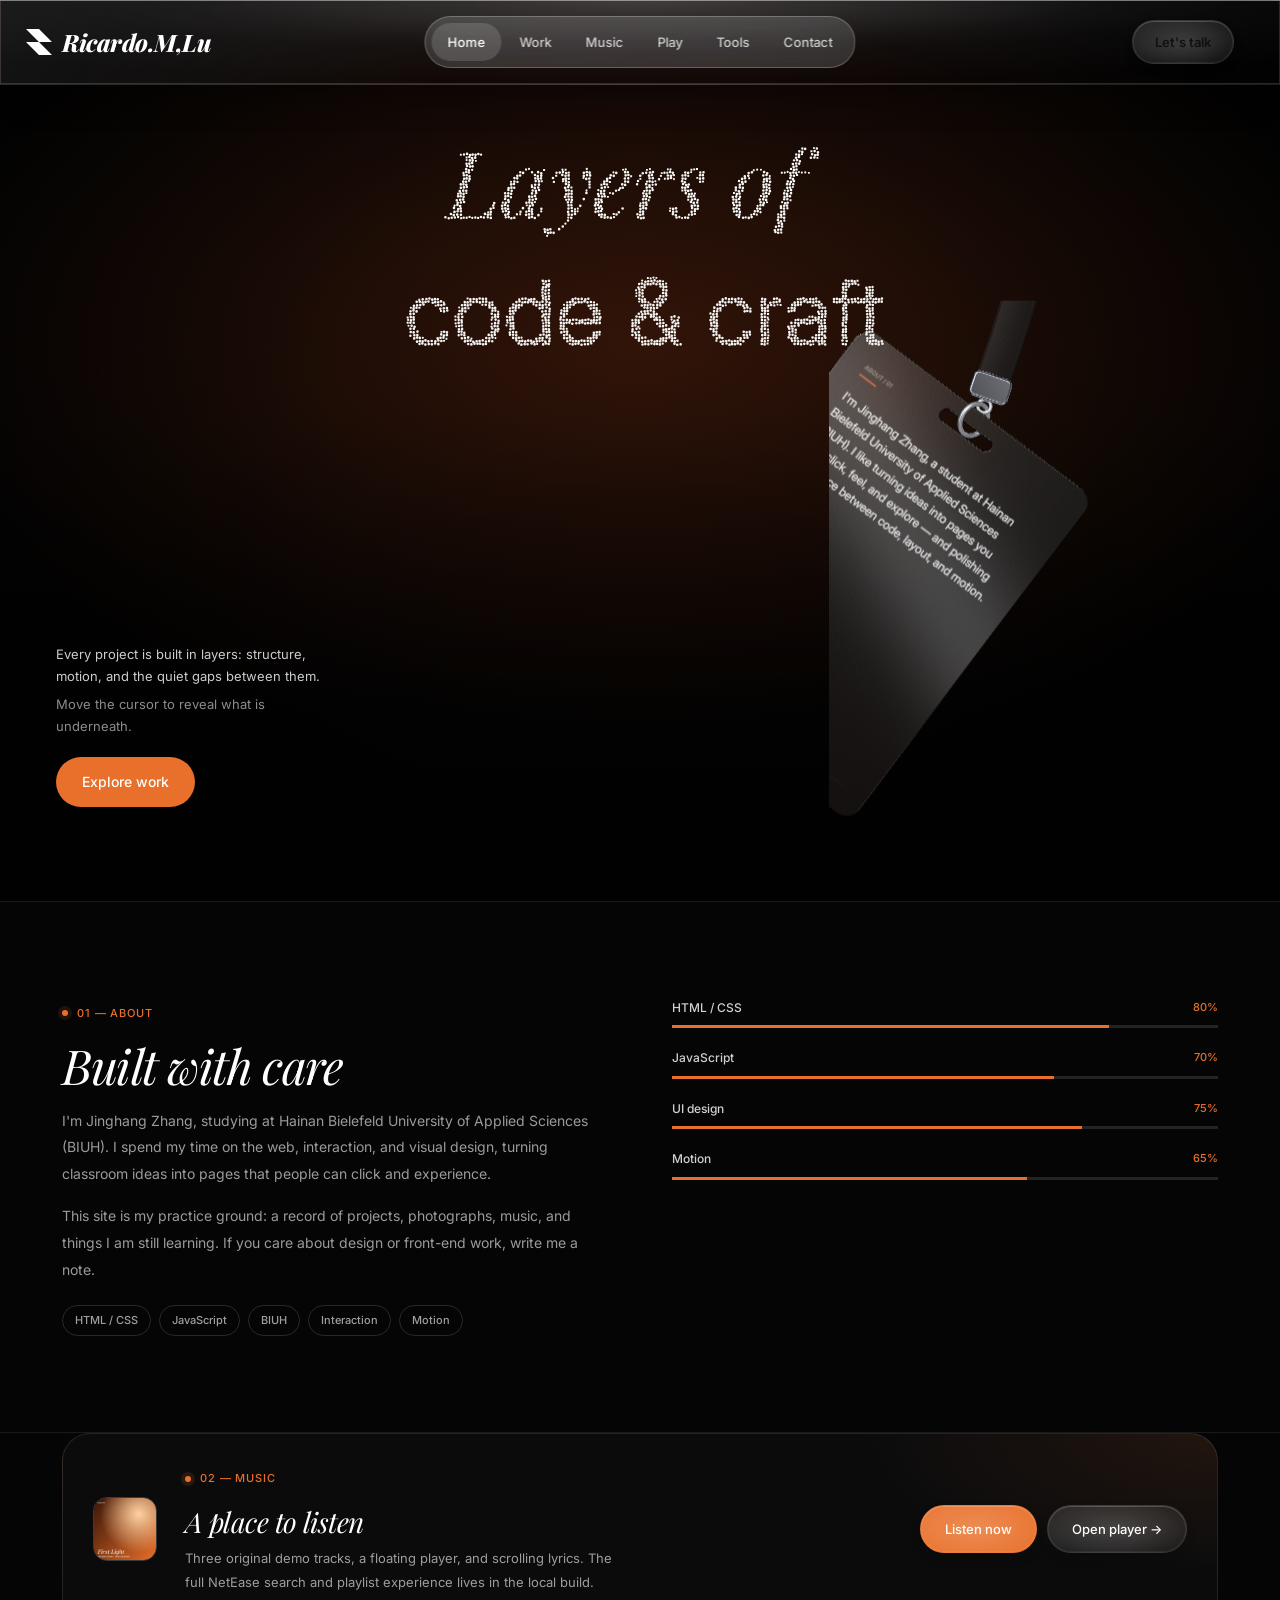
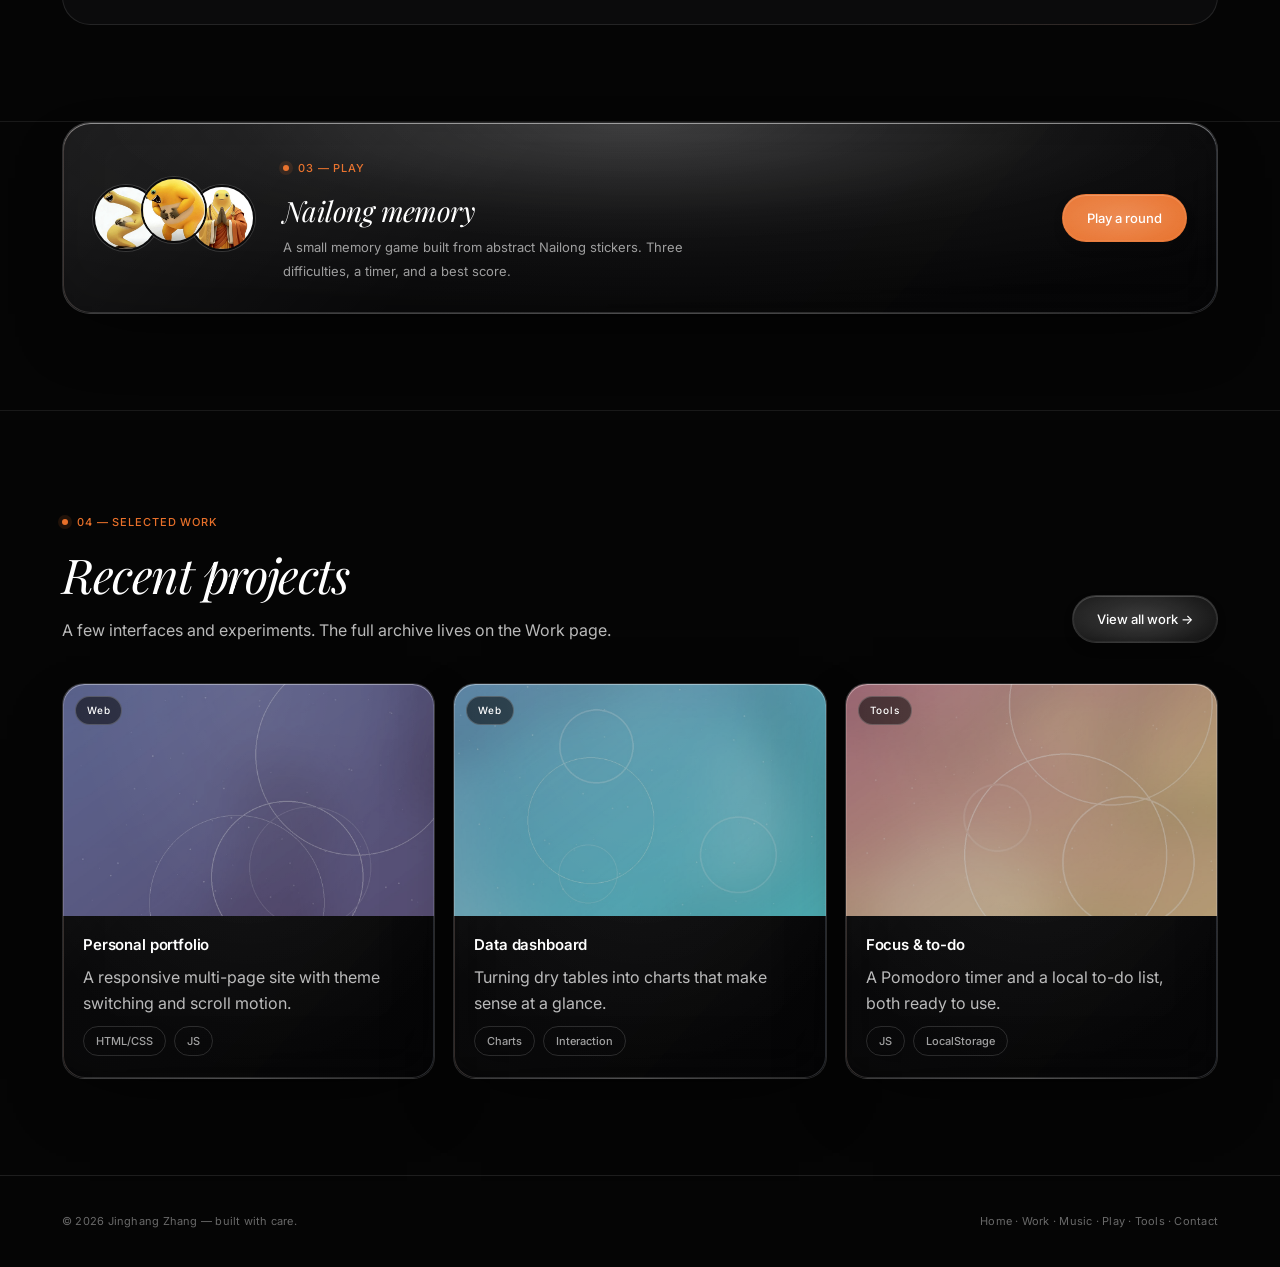
==== commit 1a18c2a2: "Fix mobile player layout, copy sizes, and empty images" ====
--- a/index.html
+++ b/index.html
@@ -27,6 +27,7 @@
   <link rel="stylesheet" href="css/maze.css">
   <link rel="stylesheet" href="css/game-tabs.css">
   <link rel="stylesheet" href="css/music-embed.css">
+  <link rel="stylesheet" href="css/readability.css">
   <noscript><style>.reveal { opacity: 1; transform: none; } .view { display: block !important; }</style></noscript>
 </head>
 <body data-page="home">
@@ -503,7 +504,7 @@
         <div class="ne-account" id="neAccount">
           <button type="button" class="ne-login" id="neLoginBtn">Sign in to NetEase</button>
           <div class="ne-user" id="neUser" hidden>
-            <img class="ne-avatar" id="neAvatar" alt="">
+            <img class="ne-avatar" id="neAvatar" src="images/avatar-placeholder.svg" alt="NetEase avatar">
             <span class="ne-name" id="neName"></span>
             <button type="button" class="ne-logout" id="neLogout">Sign out</button>
           </div>
@@ -763,7 +764,7 @@
               <div class="contact-ico">✉️</div>
               <div class="meta">
                 <b>Email</b>
-                <span>X20250063@stu.hibiuh.edu.cn</span>
+                <span class="email-address">X20250063@<wbr>stu.hibiuh.edu.cn</wbr></span>
               </div>
               <button class="copy-btn" data-copy="X20250063@stu.hibiuh.edu.cn">Copy</button>
             </div>
@@ -862,7 +863,7 @@
 <div class="modal" id="projectModal" role="dialog" aria-modal="true" aria-label="Project details">
   <div class="modal-box">
     <div class="modal-thumb">
-      <img src="" alt="">
+      <img src="[data-uri]" alt="" aria-hidden="true">
       <button class="modal-close" aria-label="Close">✕</button>
     </div>
     <div class="modal-content">
--- a/css/music-embed.css
+++ b/css/music-embed.css
@@ -283,3 +283,189 @@
 body.embed-page .music-search-wrap {
   padding-top: 18px;
 }
+
+/* Keep the track carousel open above the floating player dock */
+#view-music .carousel-dock:not([hidden]) {
+  bottom: 138px;
+  opacity: 1;
+  transform: translate(-50%, 0);
+}
+
+#view-music:has(#neCarousel:not([hidden])) {
+  padding-bottom: 360px;
+}
+
+@media (max-width: 640px) {
+  #view-music .carousel-dock:not([hidden]) {
+    bottom: 188px;
+  }
+
+  #view-music:has(#neCarousel:not([hidden])) {
+    padding-bottom: 390px;
+  }
+}
+
+/* Audio-reactive sonic topography layer inside the private player */
+body.embed-page {
+  background: #050508;
+}
+
+#sonicFrame {
+  position: fixed;
+  inset: 0;
+  z-index: 0;
+  width: 100%;
+  height: 100%;
+  border: 0;
+  opacity: 0.62;
+  pointer-events: none;
+  mix-blend-mode: screen;
+}
+
+body.embed-page #view-music {
+  position: relative;
+  z-index: 1;
+  background: transparent !important;
+}
+
+body.embed-page .player-page,
+body.embed-page .player-shell,
+body.embed-page .lyrics-stage,
+body.embed-page .player-left {
+  background: transparent !important;
+}
+
+body.embed-page .music-ether {
+  opacity: 0.12 !important;
+}
+
+/* Lyrics readability over the reactive background */
+#view-music .lyrics-stage::before {
+  content: "";
+  position: absolute;
+  inset: 0;
+  z-index: 0;
+  pointer-events: none;
+  background:
+    radial-gradient(ellipse at 52% 50%, rgba(0, 0, 0, 0.64) 0%, rgba(0, 0, 0, 0.3) 54%, transparent 78%),
+    linear-gradient(90deg, transparent 0%, rgba(0, 0, 0, 0.2) 12%, rgba(0, 0, 0, 0.34) 100%);
+}
+
+#view-music .lyrics {
+  position: relative;
+  z-index: 1;
+}
+
+#view-music .lyric-line {
+  color: rgba(255, 255, 255, 0.56);
+  opacity: 0.88;
+  filter: blur(0.25px);
+  text-shadow:
+    0 2px 16px rgba(0, 0, 0, 0.9),
+    0 1px 2px rgba(0, 0, 0, 0.9);
+}
+
+#view-music .lyric-line.passed {
+  color: rgba(255, 255, 255, 0.43);
+  opacity: 0.6;
+  filter: blur(0.45px);
+}
+
+#view-music .lyric-line.active {
+  color: #fff;
+  opacity: 1;
+  filter: none;
+  text-shadow:
+    0 0 2px rgba(255, 255, 255, 0.5),
+    0 0 26px rgba(255, 255, 255, 0.32),
+    0 0 58px rgba(232, 112, 42, 0.3);
+}
+
+#sonicFrame {
+  opacity: 0.45;
+}
+
+#view-music .lyrics-stage::before {
+  background:
+    radial-gradient(ellipse at 52% 50%, rgba(0, 0, 0, 0.78) 0%, rgba(0, 0, 0, 0.46) 56%, rgba(0, 0, 0, 0.12) 82%),
+    linear-gradient(90deg, transparent 0%, rgba(0, 0, 0, 0.32) 12%, rgba(0, 0, 0, 0.5) 100%);
+  -webkit-backdrop-filter: blur(7px);
+  backdrop-filter: blur(7px);
+}
+
+/* Compact phone player: readable search, smaller dock, more lyrics */
+@media (max-width: 640px) {
+  .music-search-wrap .ne-search {
+    display: grid;
+    grid-template-columns: minmax(0, 1fr) auto;
+    gap: 8px;
+    padding: 8px 10px;
+  }
+
+  .music-search-wrap .music-search-label {
+    grid-column: 1 / -1;
+    margin: 0;
+  }
+
+  .music-search-wrap #neQuery {
+    width: 100%;
+    min-width: 0;
+  }
+
+  .player-dock {
+    padding: 7px 10px;
+    gap: 4px;
+  }
+
+  .dock-meta {
+    display: flex;
+    align-items: baseline;
+    justify-content: space-between;
+    gap: 10px;
+    text-align: left;
+  }
+
+  .dock-meta .np-label,
+  .dock-meta .np-artist {
+    display: none;
+  }
+
+  .dock-meta .np-title {
+    font-size: 1.05rem;
+  }
+
+  .dock-progress .progress-row {
+    padding: 2px 8px;
+  }
+
+  .dock-actions .controls {
+    padding: 4px 6px;
+    gap: 4px;
+  }
+
+  .dock-actions .ctrl {
+    width: 36px;
+    height: 36px;
+  }
+
+  .dock-actions .ctrl.play {
+    width: 48px;
+    height: 48px;
+  }
+
+  #view-music {
+    padding-bottom: 162px;
+  }
+}
+
+@media (max-width: 390px) {
+  .dock-actions .ctrl {
+    width: 34px;
+    height: 34px;
+  }
+
+  .dock-actions .ctrl.play {
+    width: 46px;
+    height: 46px;
+  }
+}
--- a/css/readability.css
+++ b/css/readability.css
@@ -0,0 +1,88 @@
+/* Readability pass: body copy, secondary text, reduced motion. */
+body {
+  font-size: 15px;
+}
+
+.section-desc,
+.hero-intro p,
+.about-copy p,
+.work-card p,
+.contact-item .meta span,
+.player-tip,
+.private-embed-note {
+  color: rgba(255, 255, 255, 0.72);
+}
+
+.eyebrow {
+  font-size: 11px;
+  letter-spacing: 0.08em;
+}
+
+@media (max-width: 640px) {
+  body {
+    font-size: 14px;
+  }
+
+  .contact-item .meta span {
+    font-size: 12px;
+    overflow-wrap: anywhere;
+    word-break: normal;
+  }
+}
+
+@media (prefers-reduced-motion: reduce) {
+  .reveal,
+  .hero-intro,
+  .hero-heading,
+  .np-title,
+  .np-artist,
+  .lanyard,
+  .lanyard * {
+    opacity: 1 !important;
+    transform: none !important;
+  }
+}
+
+.contact-item .email-address {
+  overflow-wrap: normal;
+  word-break: normal;
+}
+
+/* Raised reading sizes for the main copy. */
+.section-desc,
+.hero-intro p,
+.about-copy p,
+.work-card p,
+.contact-item .meta span,
+.player-tip,
+.private-embed-note {
+  font-size: 16px;
+  line-height: 1.65;
+}
+
+.contact-item .meta span.email-address {
+  font-size: 12px;
+  line-height: 1.5;
+}
+
+.music-search-label,
+.np-label,
+.lyrics-head-note {
+  font-size: 11px;
+}
+
+@media (max-width: 640px) {
+  .section-desc,
+  .hero-intro p,
+  .about-copy p,
+  .work-card p,
+  .contact-item .meta span,
+  .player-tip,
+  .private-embed-note {
+    font-size: 15px;
+  }
+
+  .contact-item .meta span.email-address {
+    font-size: 12px;
+  }
+}
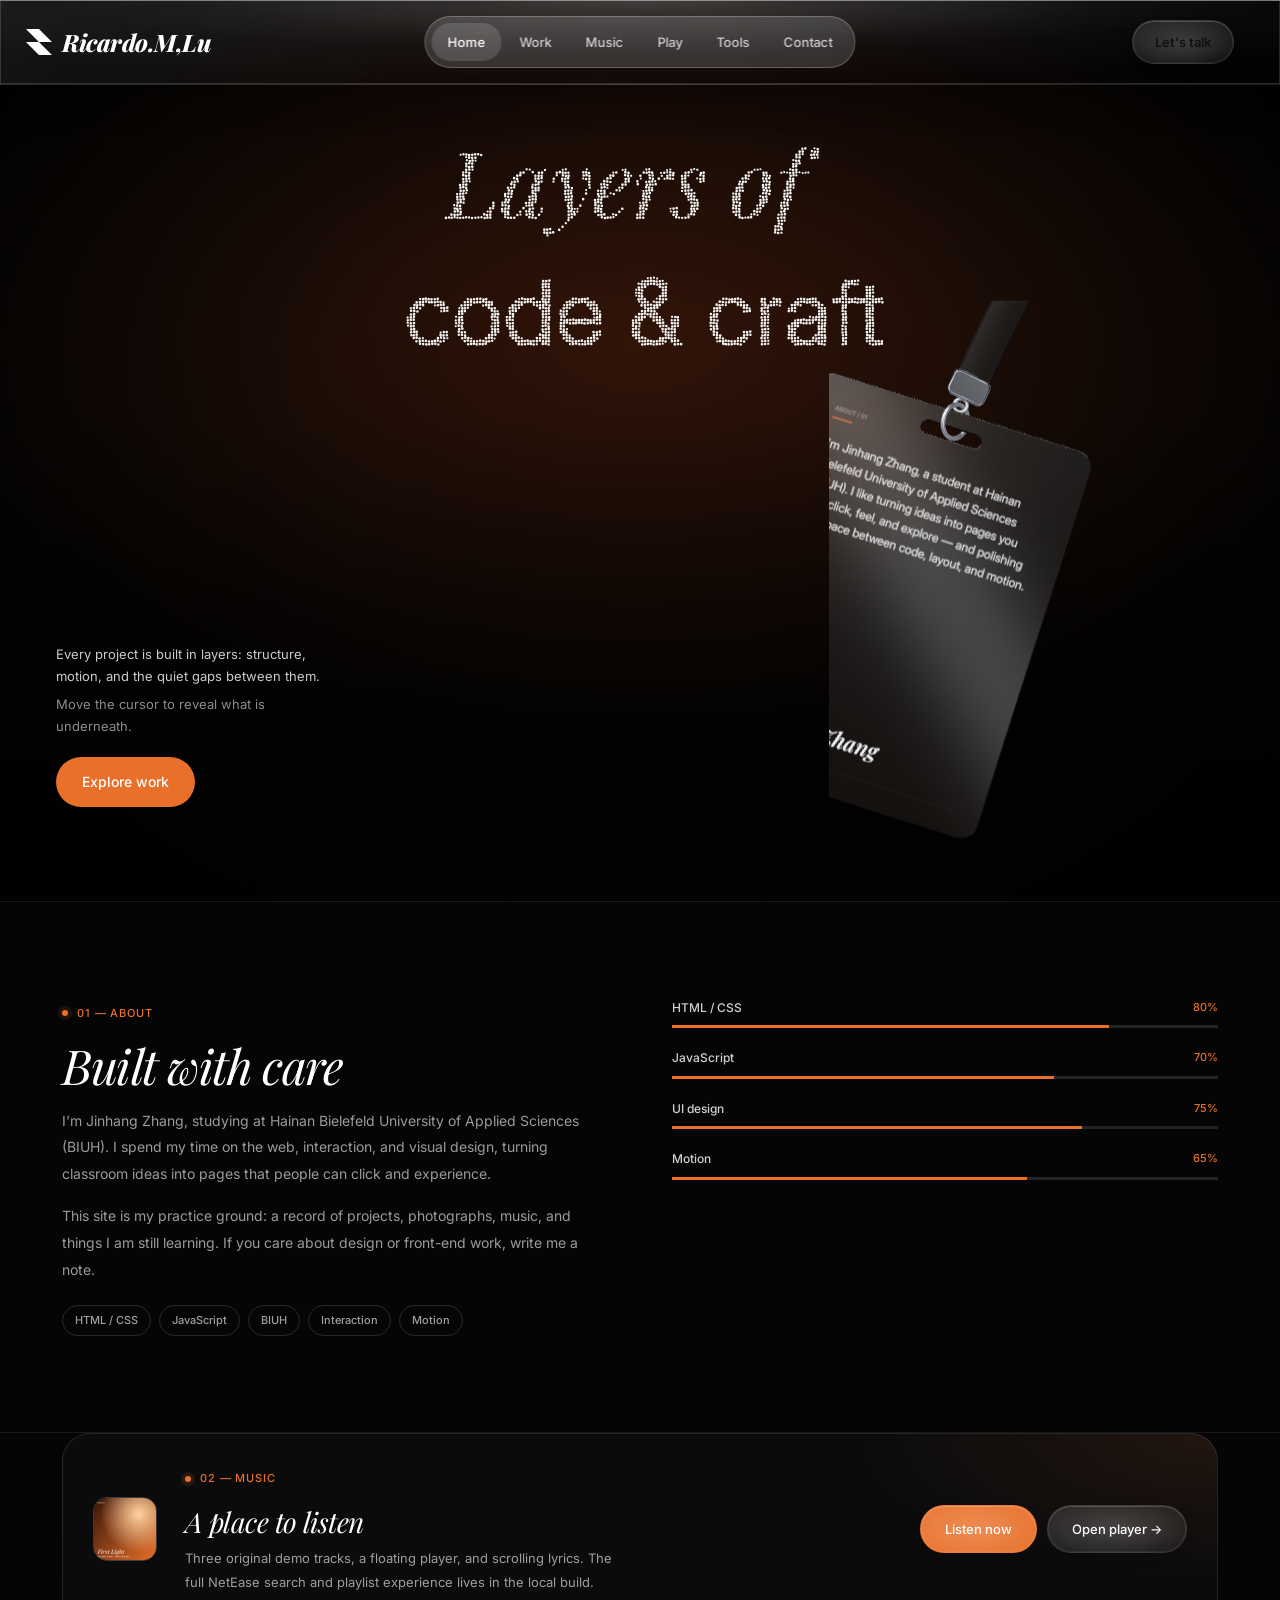
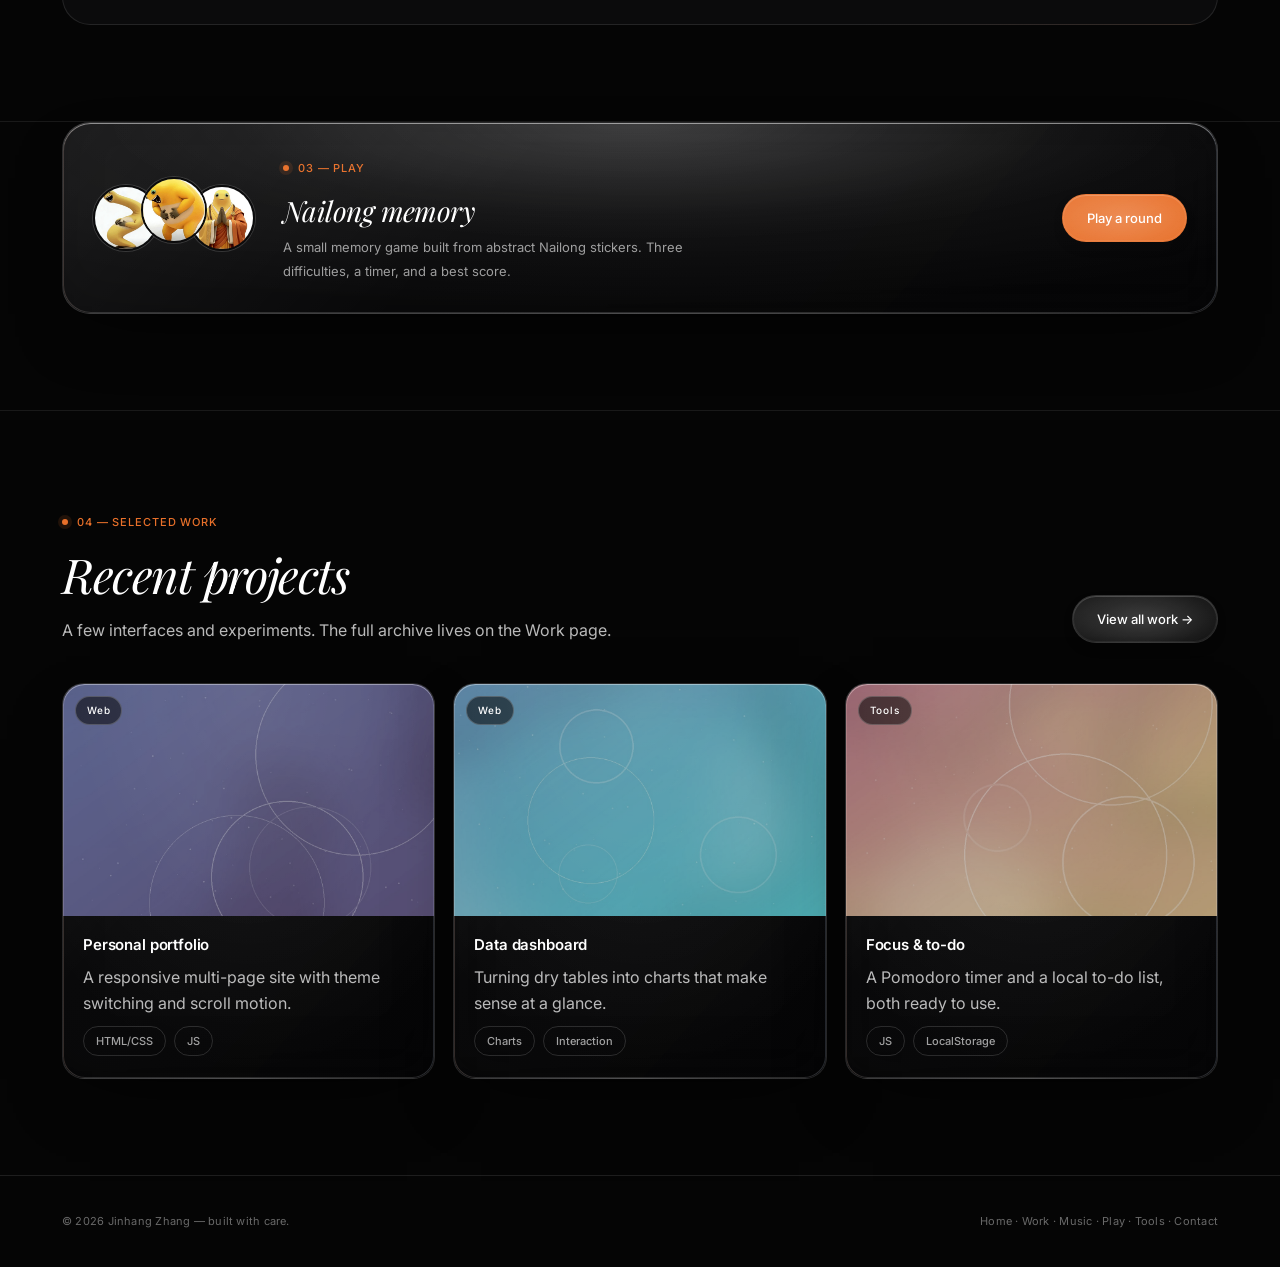
==== commit f6916a43: "Correct name to Jinhang Zhang" ====
--- a/index.html
+++ b/index.html
@@ -3,8 +3,8 @@
 <head>
   <meta charset="UTF-8">
   <meta name="viewport" content="width=device-width, initial-scale=1.0">
-  <meta name="description" content="Jinghang Zhang — personal site, interfaces and small tools. BIUH, Hainan.">
-  <title>Jinghang Zhang — Layers of code &amp; craft</title>
+  <meta name="description" content="Jinhang Zhang — personal site, interfaces and small tools. BIUH, Hainan.">
+  <title>Jinhang Zhang — Layers of code &amp; craft</title>
   <script>if (new URLSearchParams(location.search).get("embed") === "1") document.documentElement.classList.add("embed-mode");</script>
   <link rel="preconnect" href="https://fonts.googleapis.com">
   <link rel="preconnect" href="https://fonts.gstatic.com" crossorigin>
@@ -73,7 +73,7 @@
 
       <div class="hero-intro">
         <p>
-          I'm Jinghang Zhang, a student at Hainan Bielefeld University of Applied Sciences (BIUH).
+          I'm Jinhang Zhang, a student at Hainan Bielefeld University of Applied Sciences (BIUH).
           I like turning ideas into pages you can click, feel, and explore — and polishing the space
           between code, layout, and motion.
         </p>
@@ -95,7 +95,7 @@
             <span class="eyebrow">01 — About</span>
             <h2 class="section-title">Built with care</h2>
             <p>
-              I'm Jinghang Zhang, studying at Hainan Bielefeld University of Applied Sciences (BIUH).
+              I'm Jinhang Zhang, studying at Hainan Bielefeld University of Applied Sciences (BIUH).
               I spend my time on the web, interaction, and visual design, turning classroom ideas into
               pages that people can click and experience.
             </p>
@@ -877,7 +877,7 @@
 
   <footer class="footer">
     <div class="container footer-inner">
-      <span>© <span id="year"></span> Jinghang Zhang — built with care.</span>
+      <span>© <span id="year"></span> Jinhang Zhang — built with care.</span>
       <span>
         <a href="#home">Home</a> ·
         <a href="#portfolio">Work</a> ·
